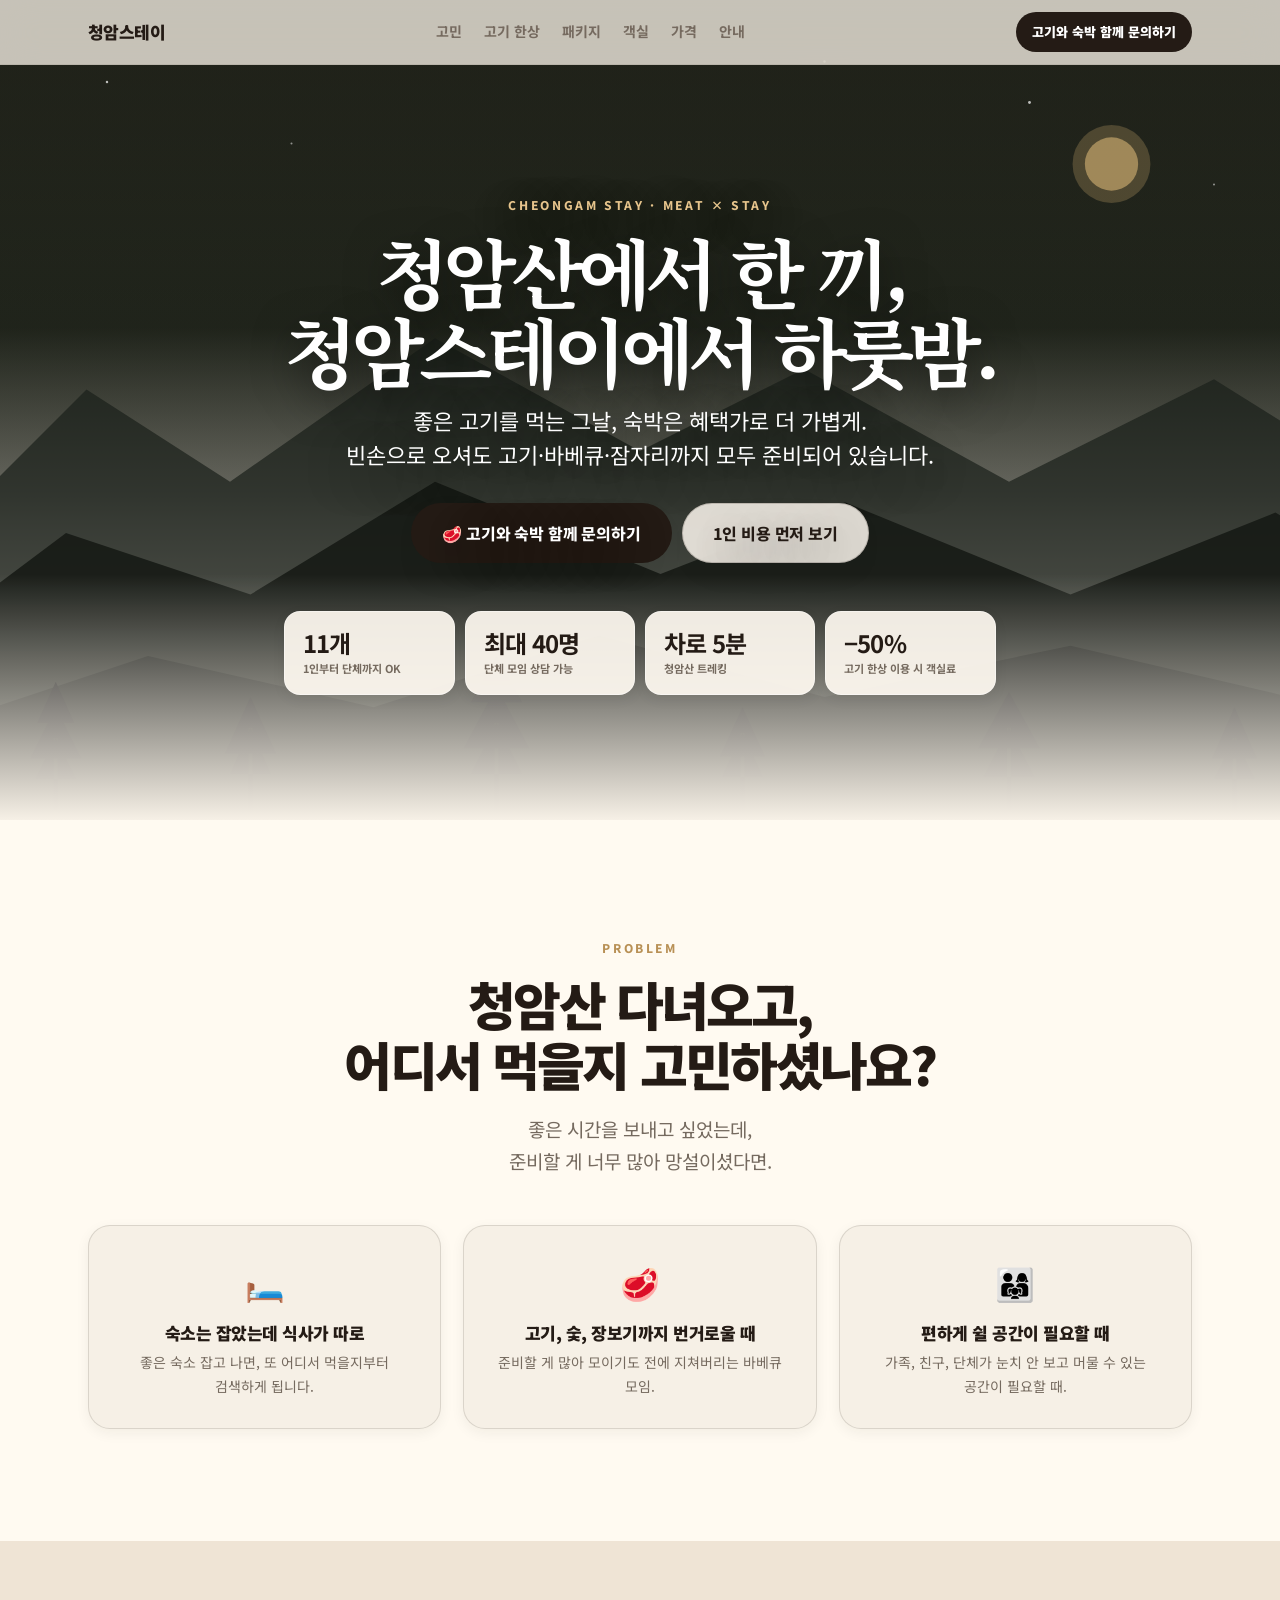
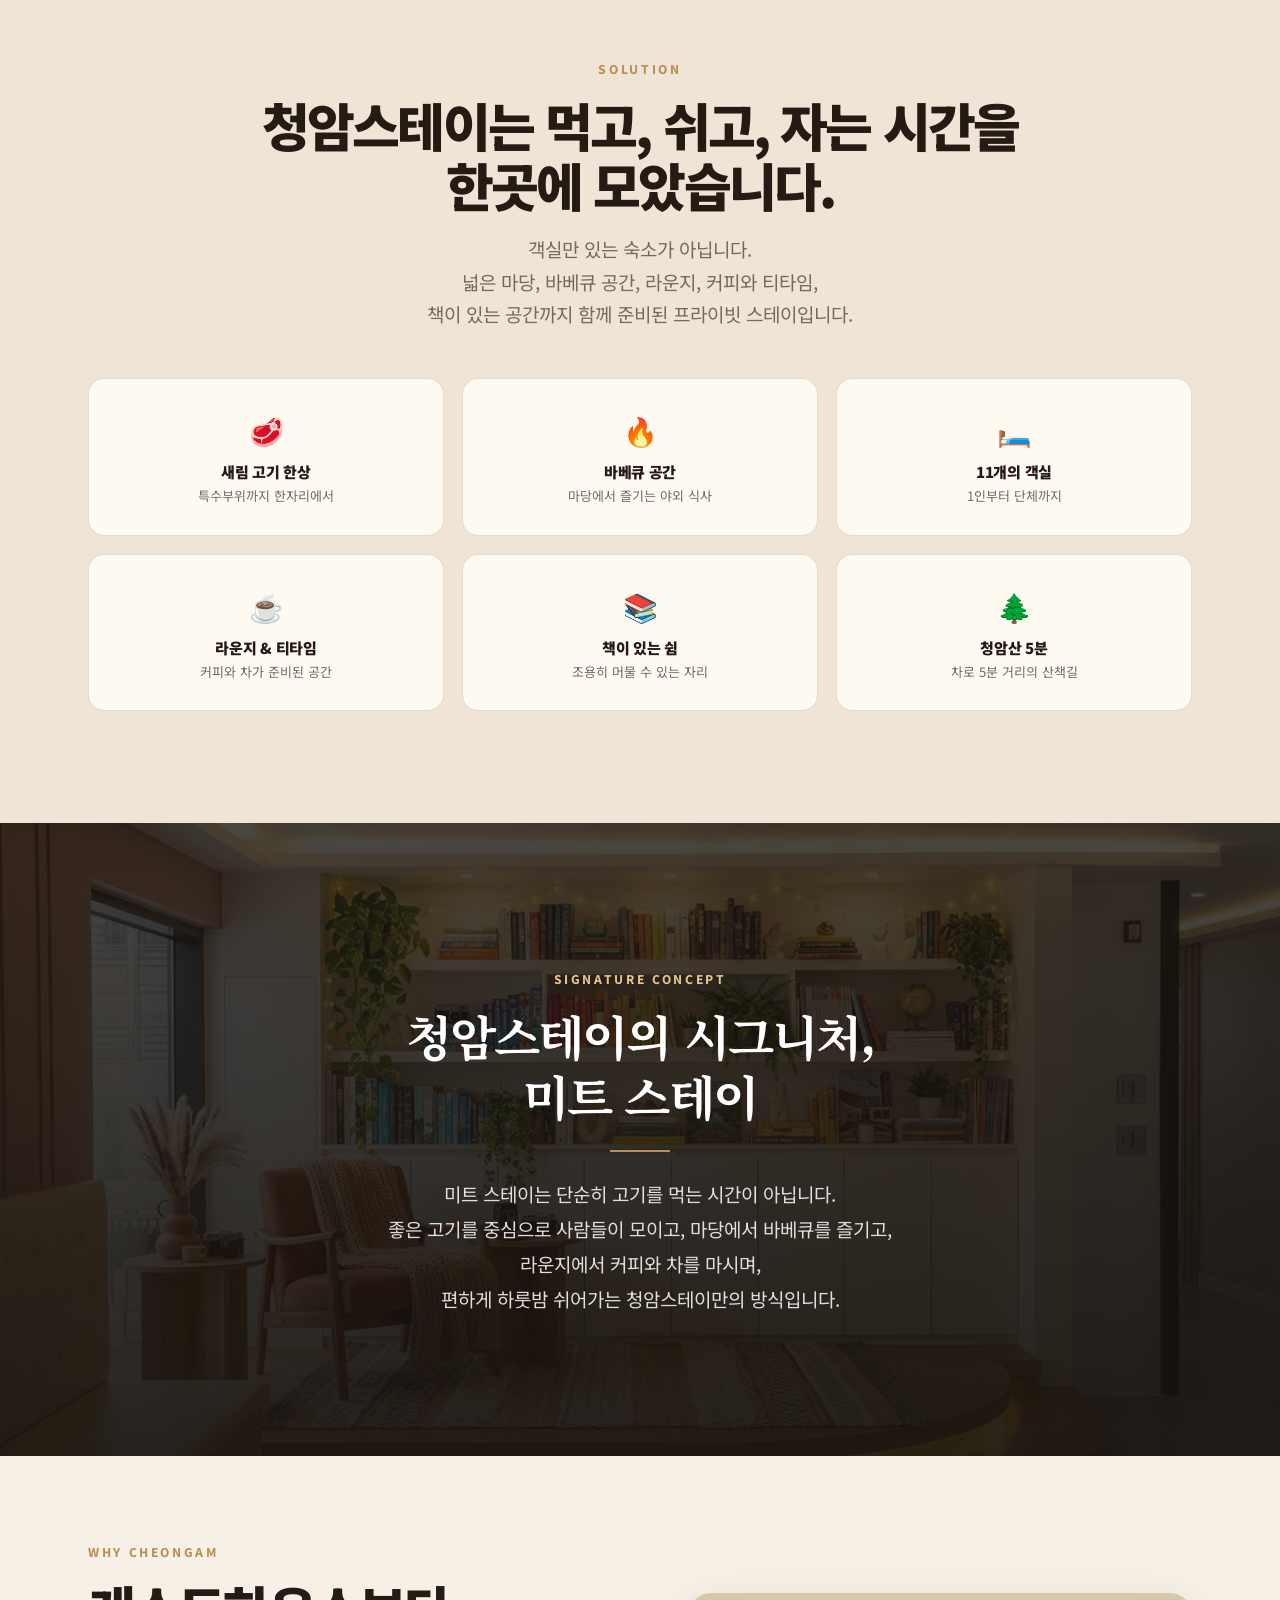
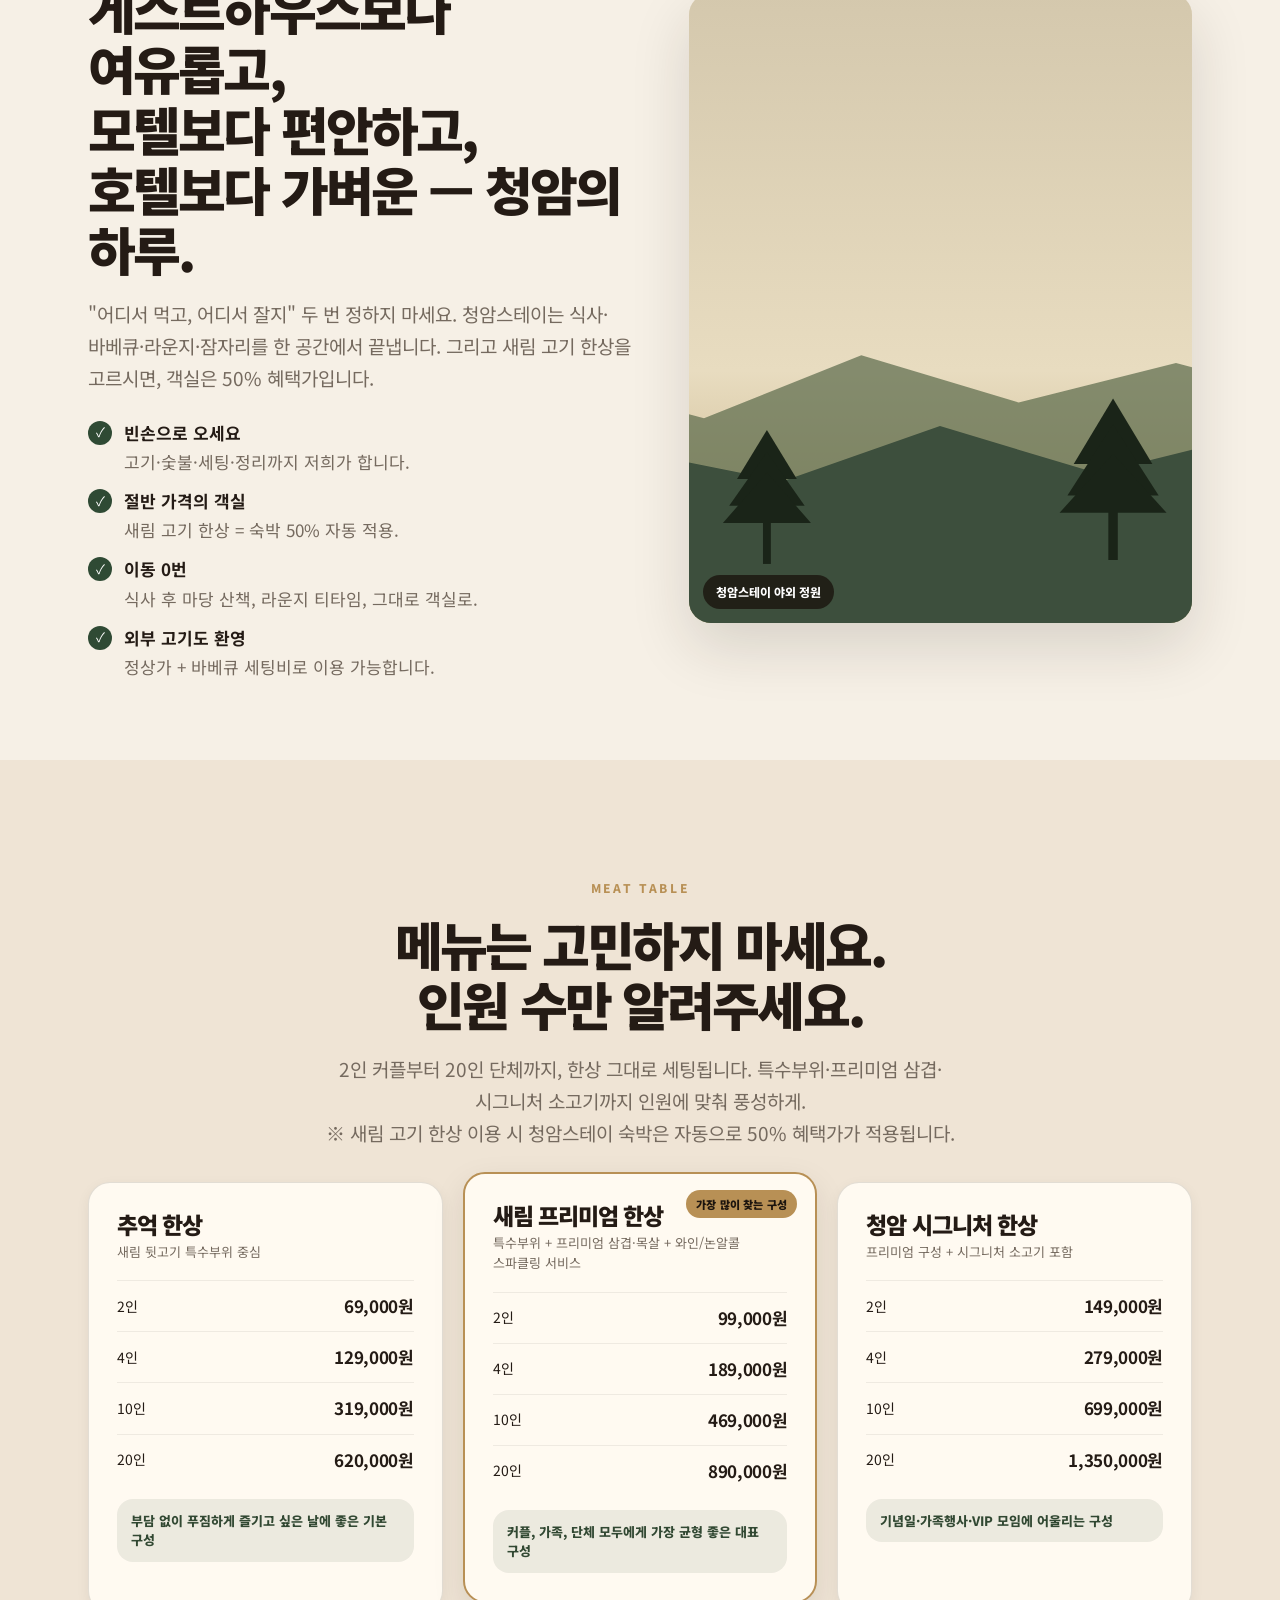
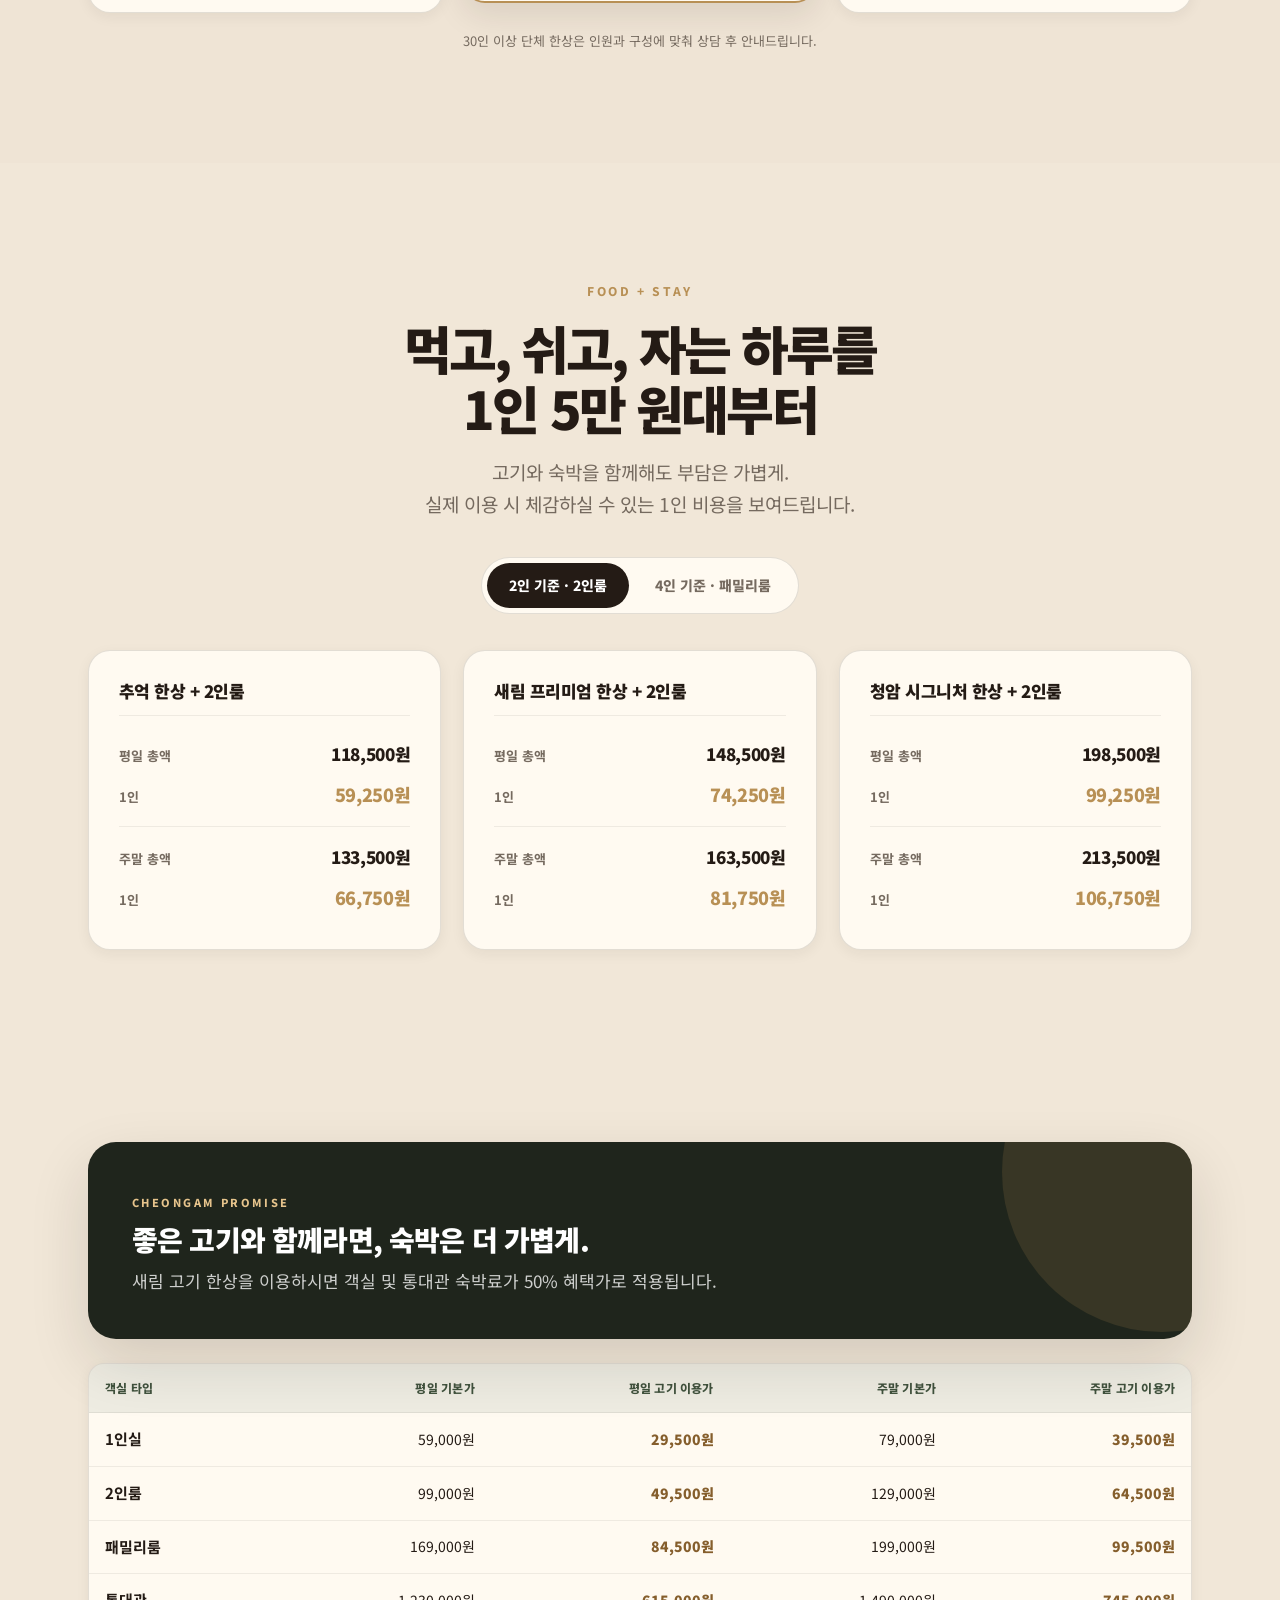
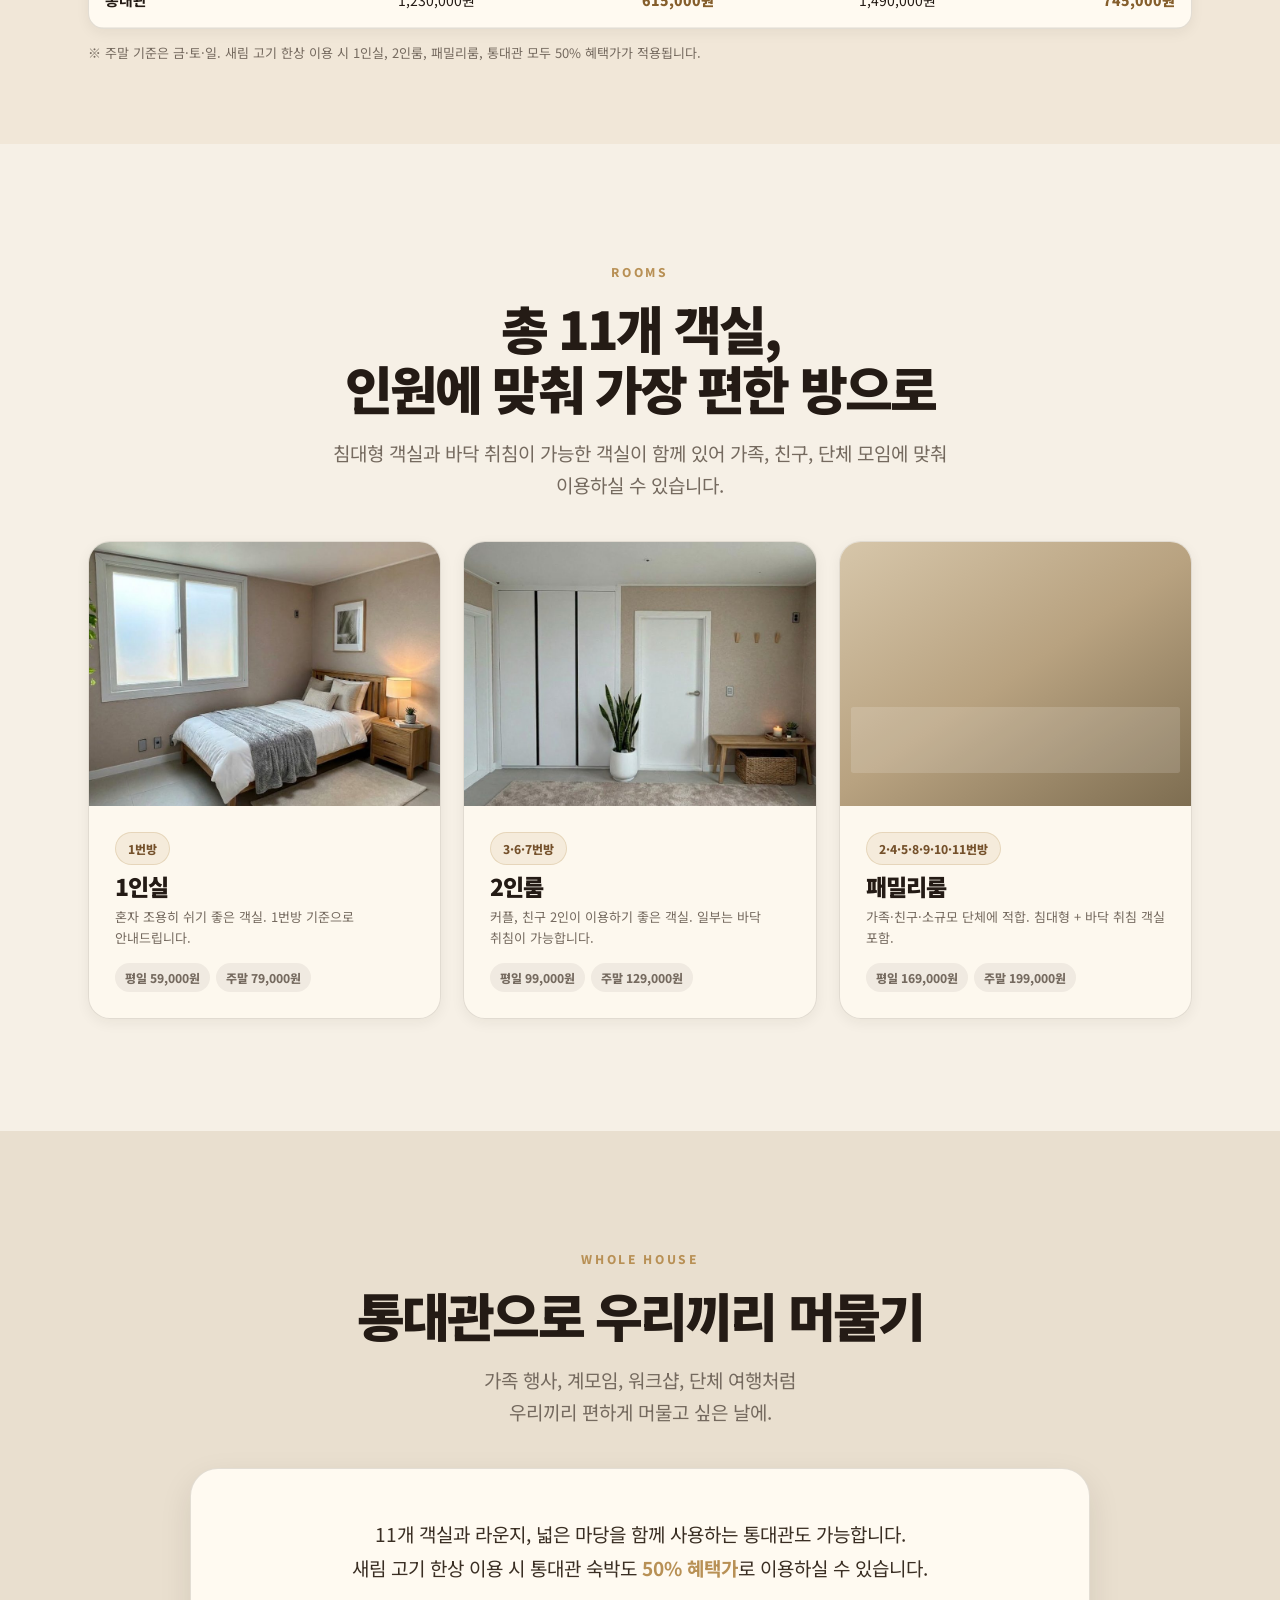
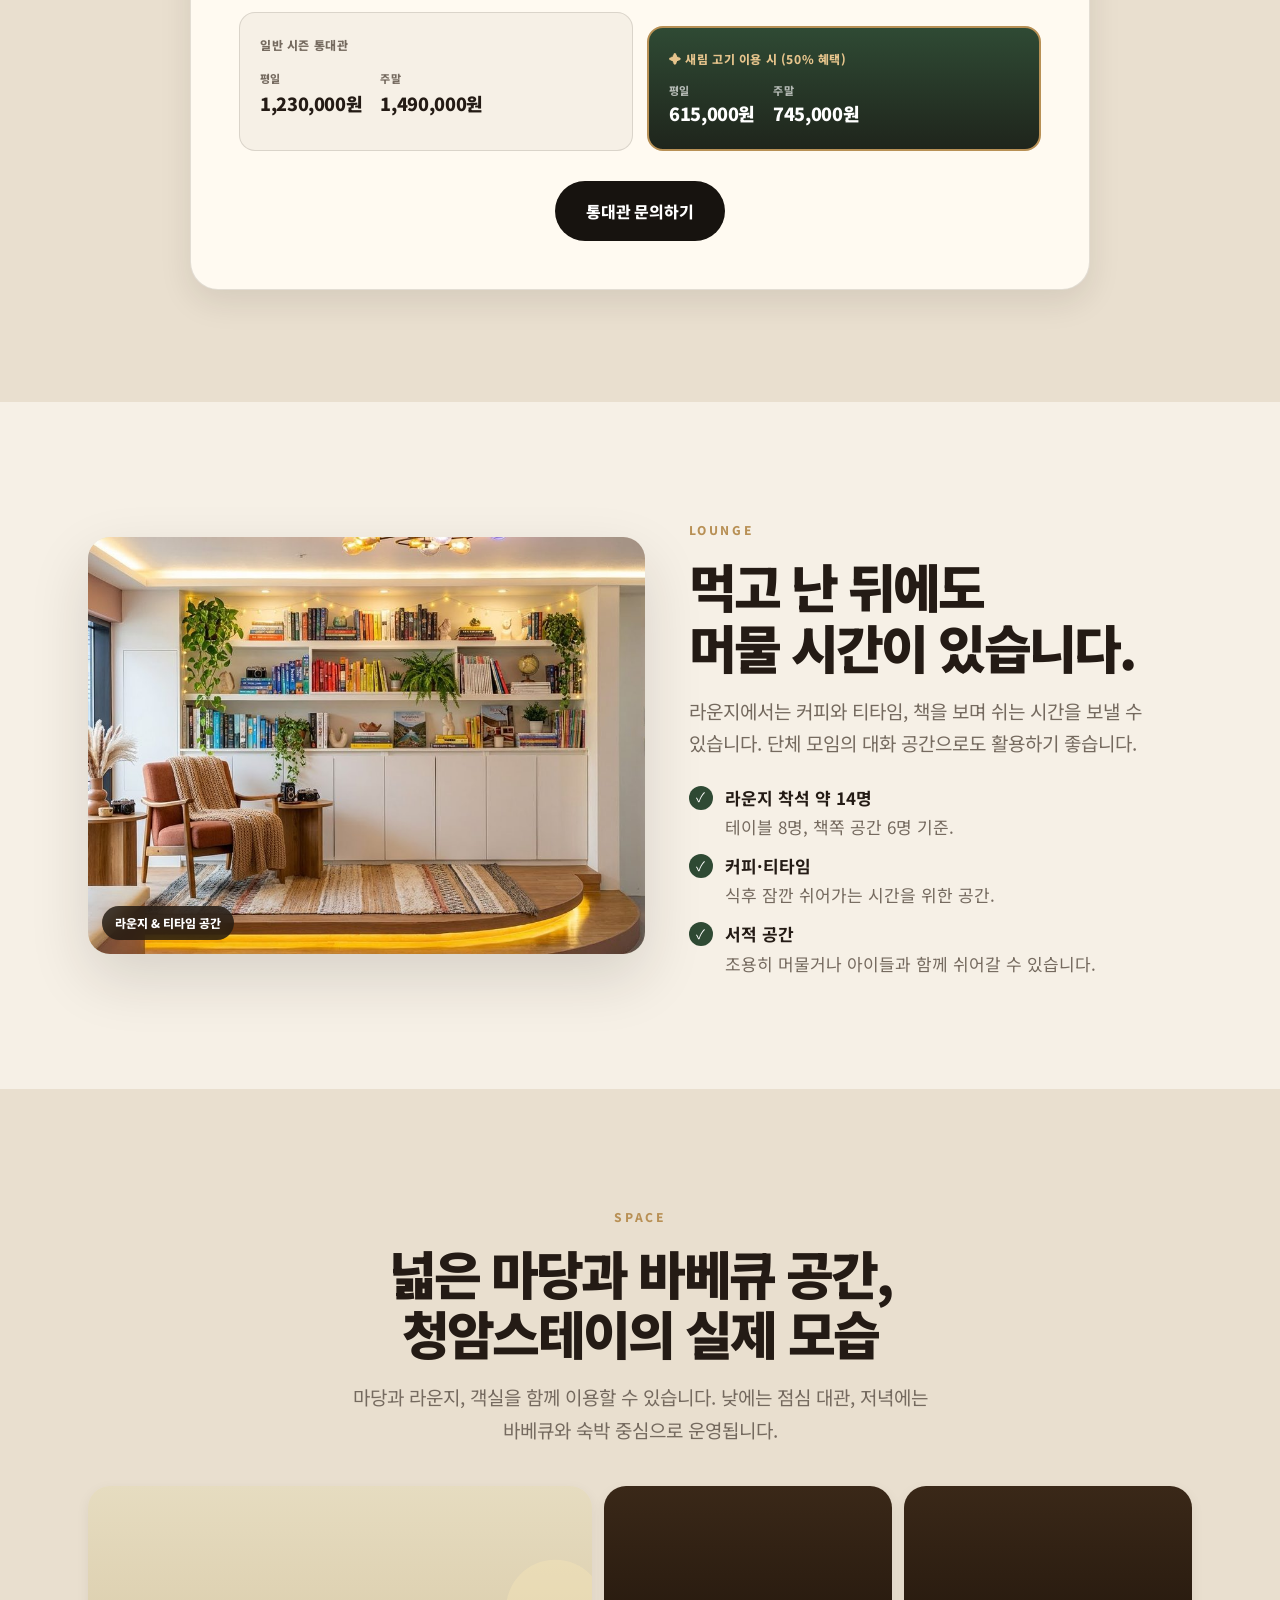
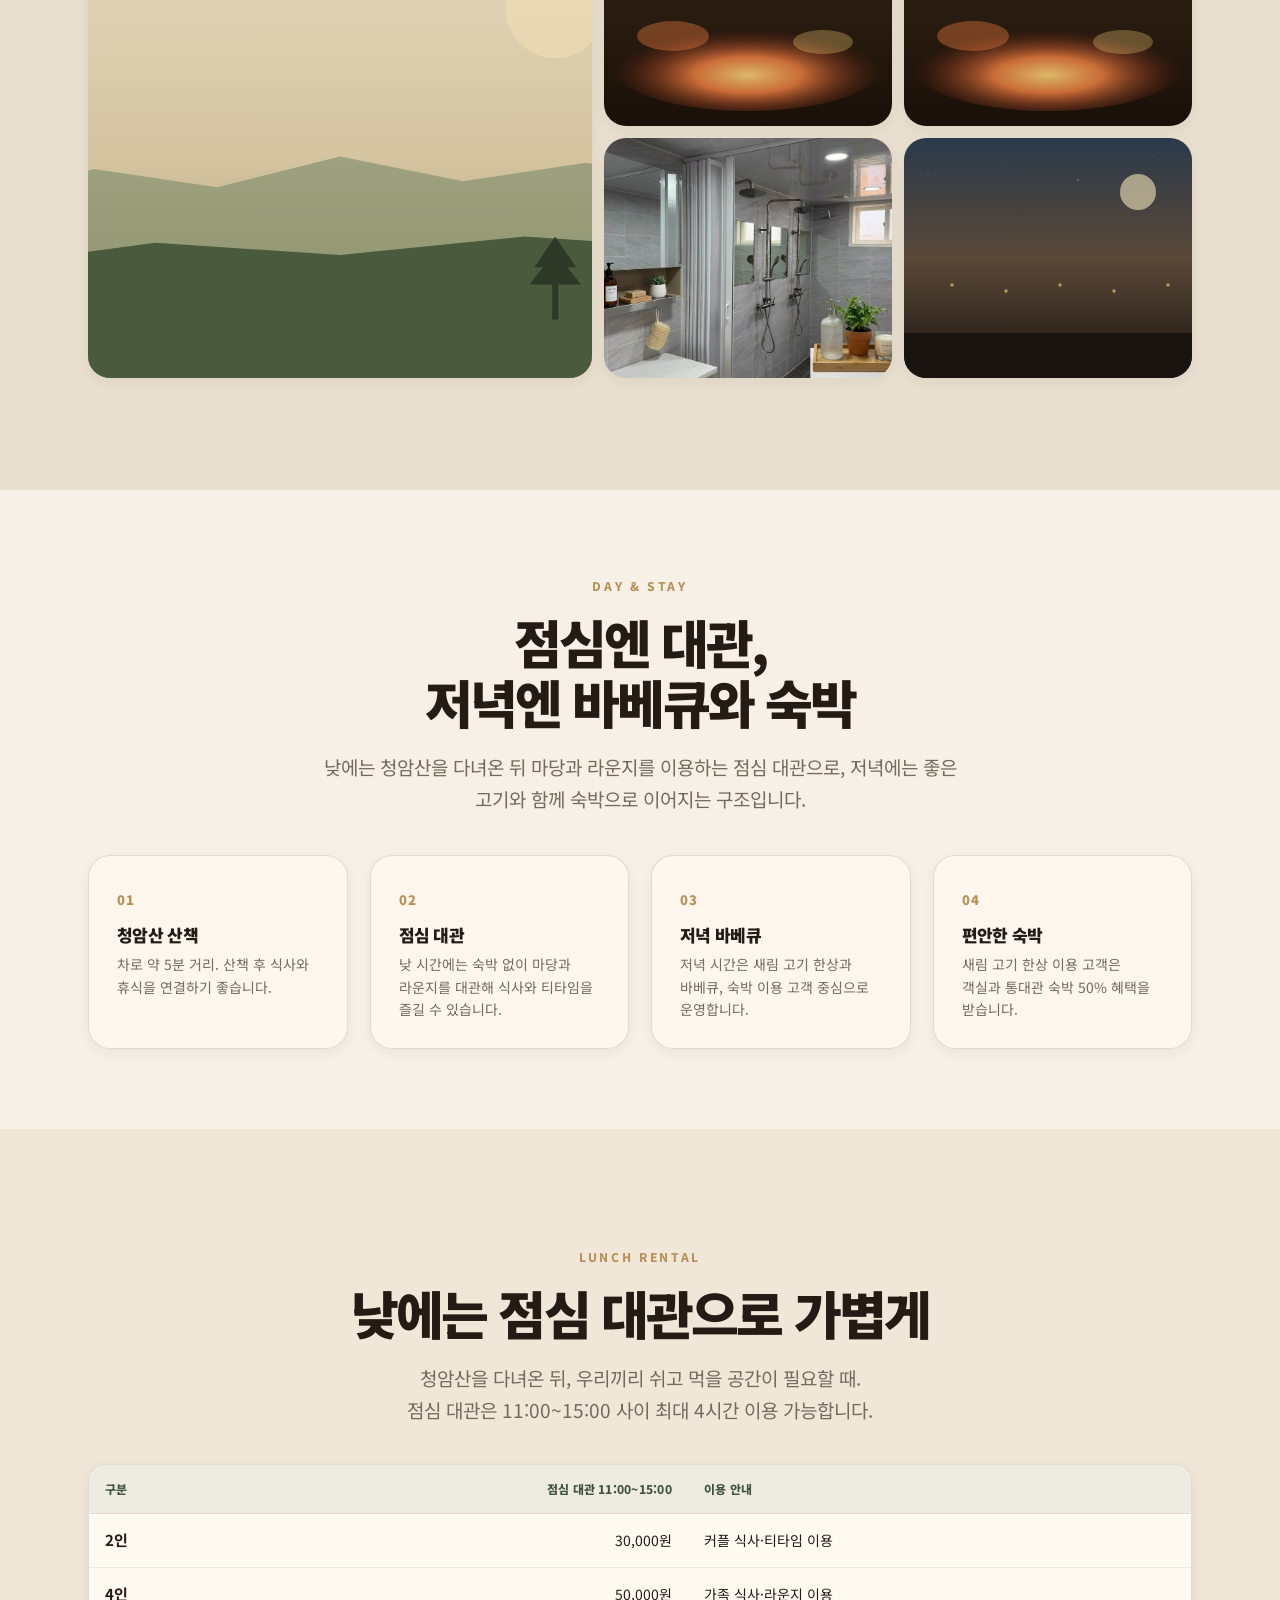
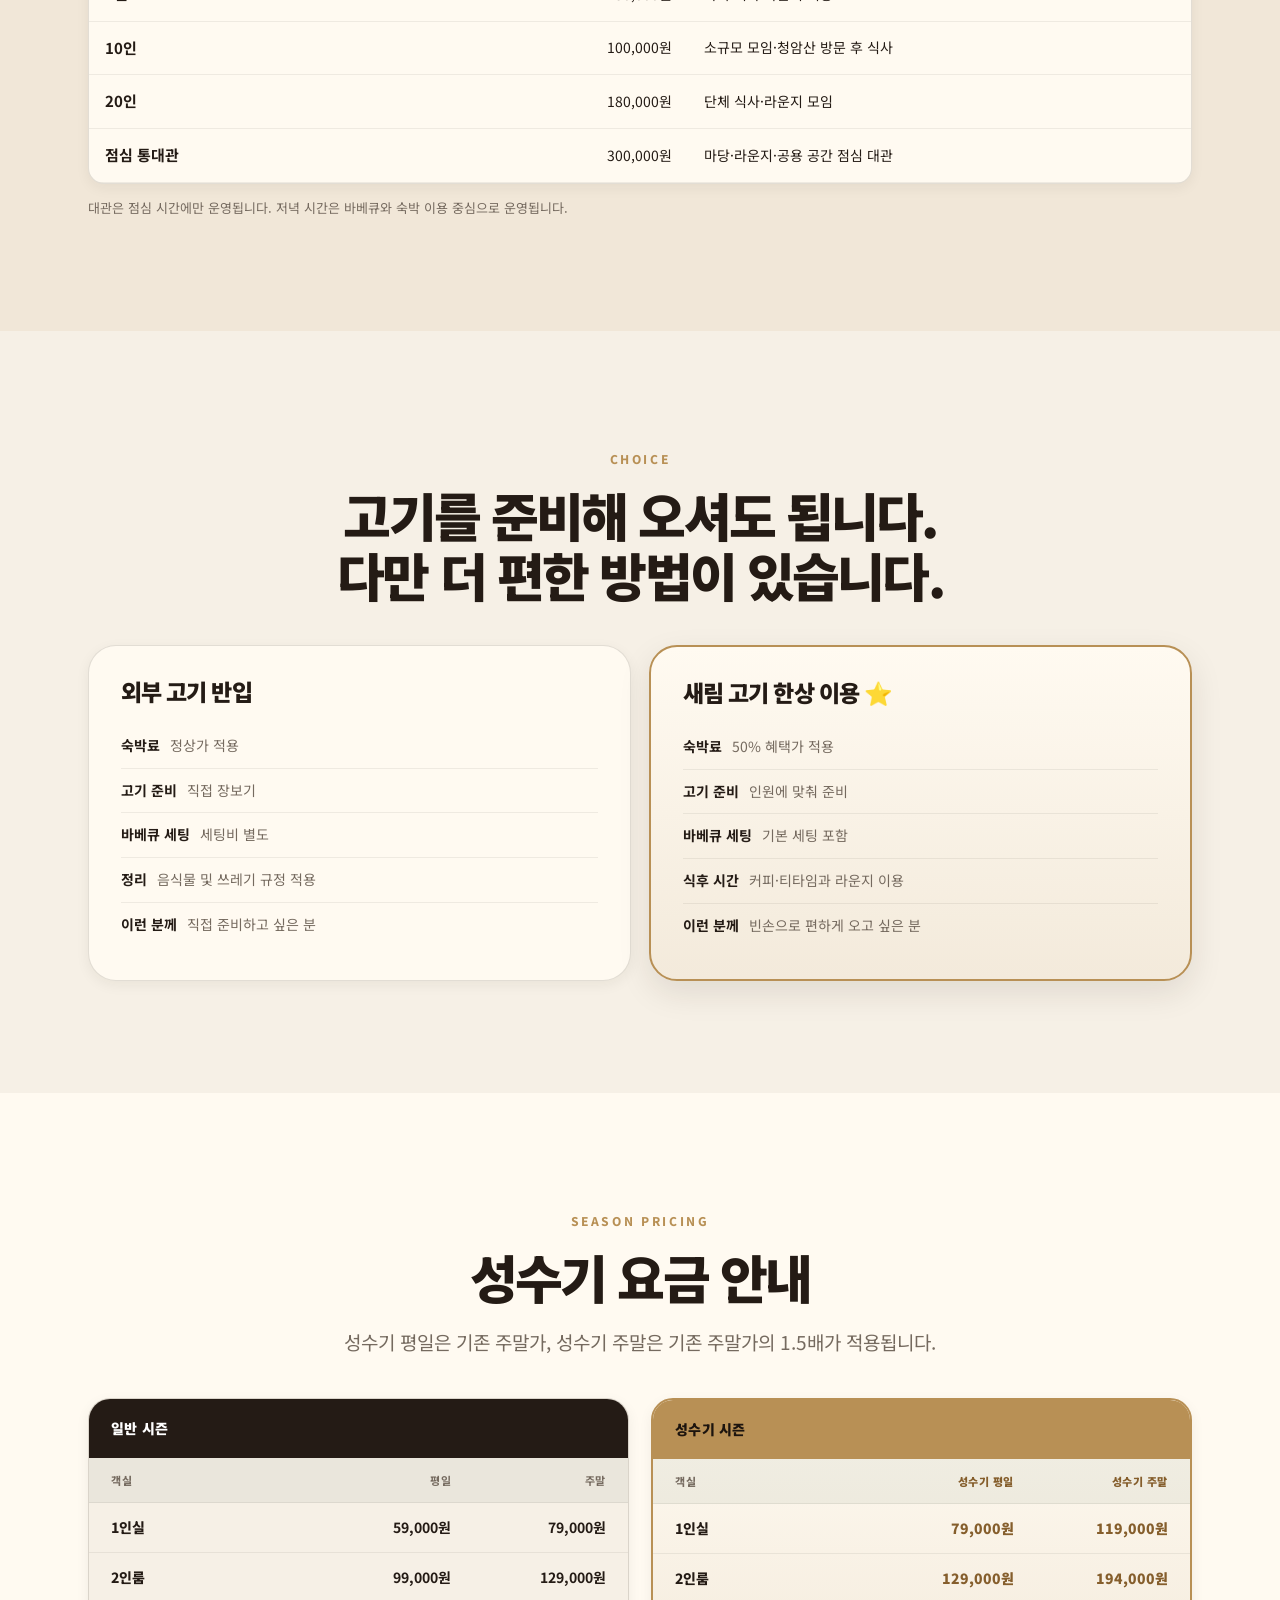
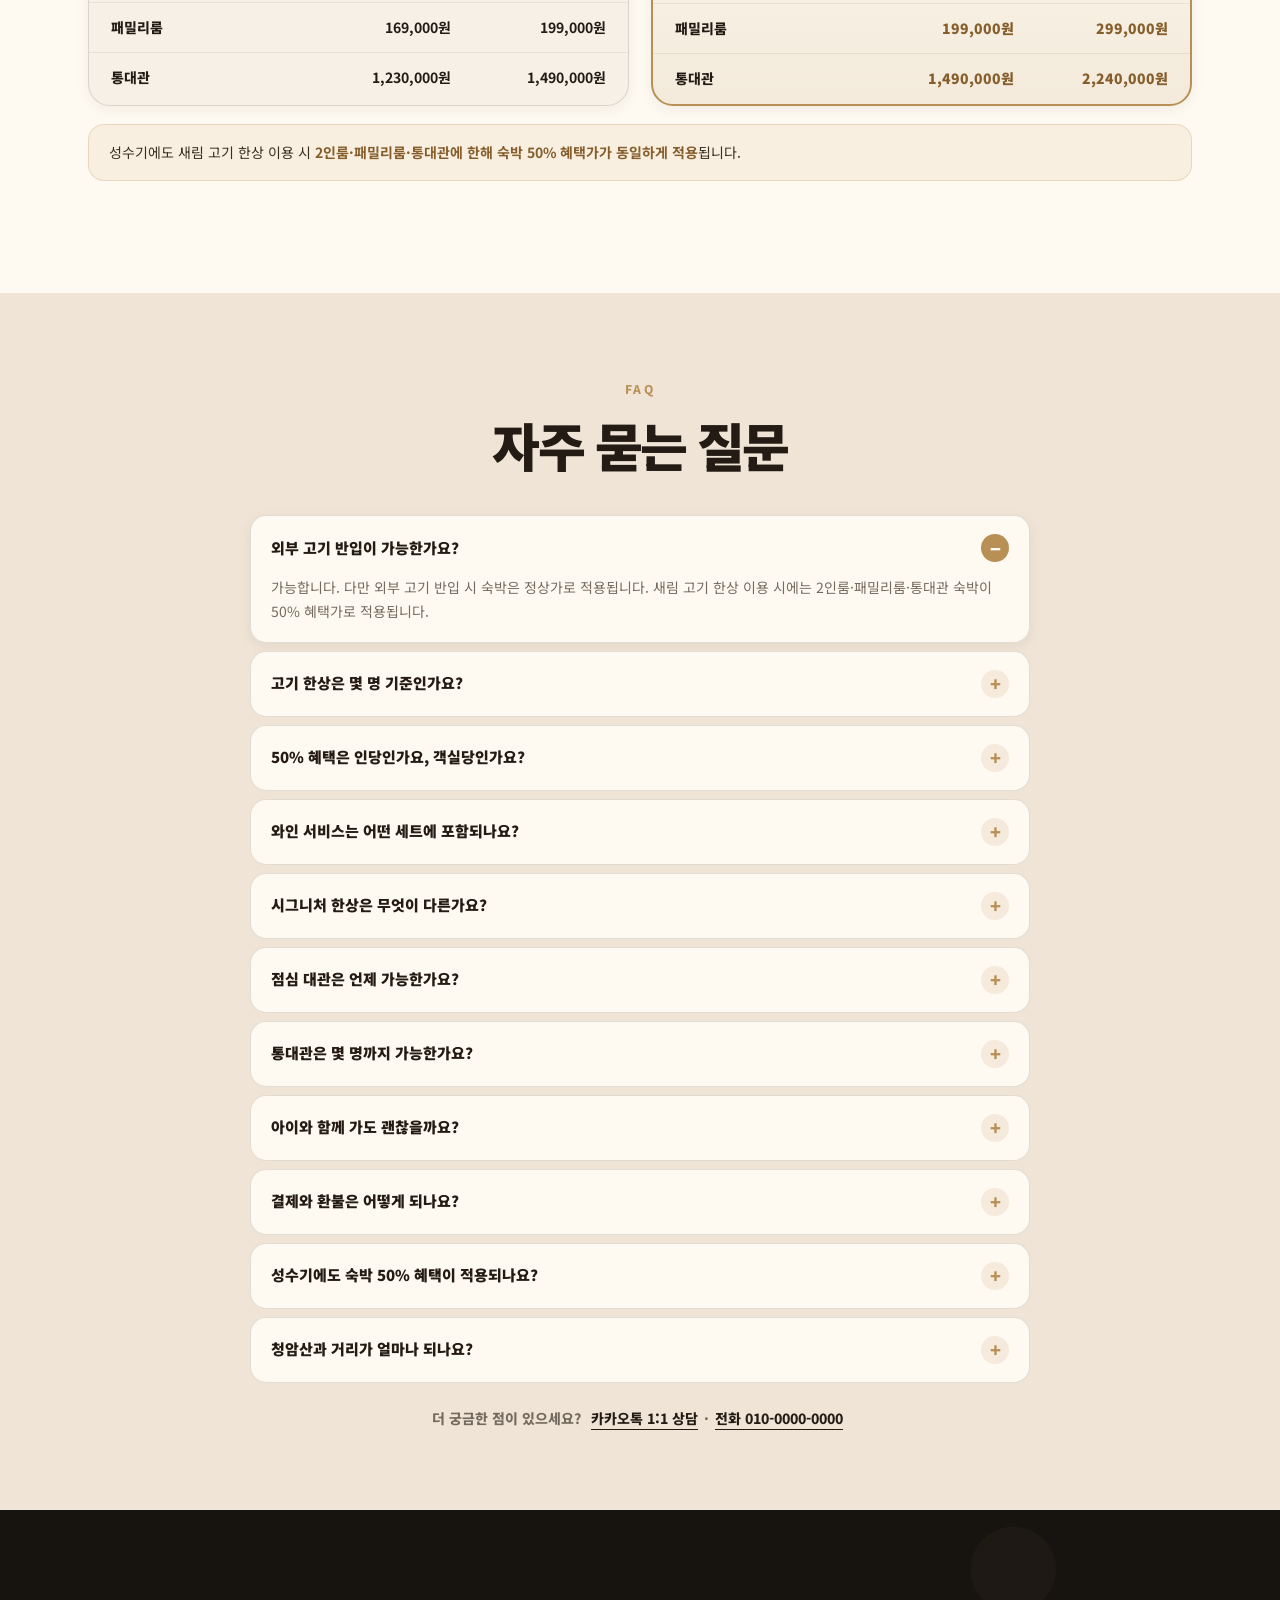
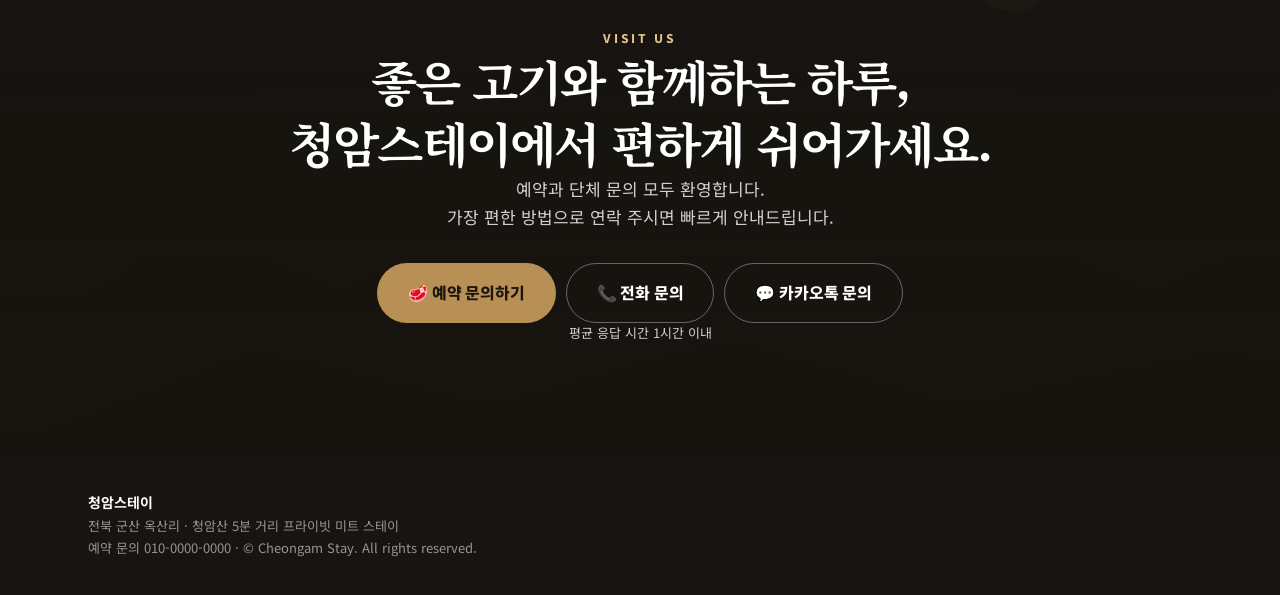
==== index.html @ 3e19c2cf "index" ====
<!DOCTYPE html>

<html lang="ko">
<head>
<meta charset="utf-8"/>
<meta content="width=device-width, initial-scale=1.0, viewport-fit=cover" name="viewport"/>
<meta content="#17130F" name="theme-color"/>
<title>청암스테이 | 청암산 5분 거리 프라이빗 미트 스테이</title>
<meta content="군산 옥산리, 청암산 5분 거리. 좋은 고기와 라운지, 객실과 바베큐 공간이 함께 준비된 프라이빗 미트 스테이. 새림 고기 한상 이용 시 숙박 50% 혜택가 적용." name="description"/>
<meta content="청암스테이 | 좋은 고기 먹고 편하게 쉬는 곳" property="og:title"/>
<meta content="좋은 고기 먹으러 왔다가, 편하게 쉬고 자고 가는 곳." property="og:description"/>
<meta content="website" property="og:type"/>
<meta content="ko_KR" property="og:locale"/>
<meta content="[data-uri]" property="og:image"/>
<link href="https://fonts.googleapis.com" rel="preconnect"/>
<link crossorigin="" href="https://fonts.gstatic.com" rel="preconnect"/>
<link href="https://fonts.googleapis.com/css2?family=Inter:wght@400;500;700;800;900&amp;family=Noto+Sans+KR:wght@400;500;700;800;900&amp;family=Noto+Serif+KR:wght@500;700;900&amp;display=swap" rel="stylesheet"/>
<!-- JSON-LD: LodgingBusiness -->
<script type="application/ld+json">
  {
    "@context": "https://schema.org",
    "@type": "LodgingBusiness",
    "name": "청암스테이 (Cheongam Stay)",
    "description": "군산 옥산리, 청암산 5분 거리의 프라이빗 미트 스테이. 새림 고기 한상 이용 시 숙박 50% 혜택가 적용.",
    "address": {
      "@type": "PostalAddress",
      "addressLocality": "군산",
      "addressRegion": "전북",
      "addressCountry": "KR"
    },
    "priceRange": "₩₩",
    "telephone": "010-0000-0000",
    "image": "",
    "amenityFeature": [
      {"@type":"LocationFeatureSpecification","name":"BBQ"},
      {"@type":"LocationFeatureSpecification","name":"Lounge"},
      {"@type":"LocationFeatureSpecification","name":"Garden"},
      {"@type":"LocationFeatureSpecification","name":"Whole-house buyout"}
    ]
  }
  </script>
<style>
    /* ============================================================
       DESIGN TOKENS
       ============================================================ */
    :root{
      --bg:#f6f0e6;
      --bg-soft:#efe4d5;
      --bg-warm:#f1e7d8;
      --bg-deep:#e9dfcf;
      --paper:#fffaf1;
      --ink:#241b15;
      --ink-soft:#3a2e23;
      --muted:#756a5f;
      --muted-light:#9b9085;
      --deep:#1f251c;
      --darker:#17130F;
      --green:#2f4a34;
      --olive:#68734e;
      --gold:#b89055;
      --gold-soft:#d4a96a;
      --gold-light:#e6c48c;
      --line:rgba(36,27,21,.13);
      --line-soft:rgba(36,27,21,.07);

      --shadow-sm:0 4px 14px rgba(36,27,21,.06);
      --shadow-md:0 12px 32px rgba(36,27,21,.10);
      --shadow-lg:0 24px 60px rgba(36,27,21,.14);
      --shadow-xl:0 36px 90px rgba(36,27,21,.18);

      --r-sm:10px;
      --r-md:16px;
      --r-lg:22px;
      --r-xl:28px;
      --r-pill:999px;

      --max:1160px;
      --gutter:clamp(16px, 4vw, 28px);

      --pad-section:clamp(64px, 9vw, 112px);
      --pad-section-tight:clamp(48px, 6.5vw, 80px);

      --t-eyebrow:clamp(11px, 1.05vw, 12px);
      --t-body:clamp(15px, 1.4vw, 17px);
      --t-lead:clamp(16px, 1.65vw, 19px);
      --t-h3:clamp(19px, 2vw, 23px);
      --t-h2:clamp(28px, 4.4vw, 52px);
      --t-h1:clamp(36px, 6.8vw, 76px);

      --ease:cubic-bezier(.2,.7,.2,1);
      --dur:.22s;

      --font-ko:"Noto Sans KR","Apple SD Gothic Neo","Malgun Gothic",-apple-system,BlinkMacSystemFont,sans-serif;
      --font-ko-serif:"Noto Serif KR",Georgia,"Times New Roman",serif;
      --font-en:"Inter",-apple-system,BlinkMacSystemFont,"Helvetica Neue",Arial,sans-serif;
    }

    /* ============================================================
       RESET & BASE
       ============================================================ */
    *,*::before,*::after{box-sizing:border-box}
    html{scroll-behavior:smooth; -webkit-text-size-adjust:100%; text-size-adjust:100%}
    body{
      margin:0; background:var(--bg); color:var(--ink);
      font-family:var(--font-ko); font-size:var(--t-body);
      line-height:1.65; word-break:keep-all; overflow-wrap:break-word;
      overflow-x:hidden;
      -webkit-font-smoothing:antialiased; -moz-osx-font-smoothing:grayscale;
    }
    
    a{color:inherit; text-decoration:none}
    a:focus-visible,button:focus-visible{ outline:2px solid var(--gold); outline-offset:3px; border-radius:6px }
    img{max-width:100%; display:block; height:auto}
    button{font:inherit; cursor:pointer}

    h1,h2,h3,h4{margin:0; line-height:1.2; letter-spacing:-.04em; font-weight:900}
    p{margin:0}

    @media (prefers-reduced-motion: reduce){
      *,*::before,*::after{
        animation-duration:.01ms !important;
        transition-duration:.01ms !important;
        scroll-behavior:auto !important;
      }
    }

    .serif{ font-family:var(--font-ko-serif); font-weight:700; letter-spacing:-.03em }
    /* ============================================================
       LAYOUT PRIMITIVES
       ============================================================ */
    .wrap,.container{max-width:var(--max); margin:0 auto; padding:0 var(--gutter)}
    .center{text-align:center}
    .section{padding:var(--pad-section) 0; position:relative}
    .section.tight{padding:var(--pad-section-tight) 0}
    .section-head{max-width:760px; margin:0 auto}
    .section-head .lead{margin-top:14px}
    .grid{display:grid; gap:clamp(14px, 2vw, 22px)}

    /* ============================================================
       TYPE COMPONENTS
       ============================================================ */
    .eyebrow,.section-tag{
      display:inline-block;
      font-size:var(--t-eyebrow);
      letter-spacing:.22em;
      text-transform:uppercase;
      color:var(--gold);
      font-weight:800;
    }
    .title,.section-title{
      font-size:var(--t-h2);
      line-height:1.16;
      letter-spacing:-.055em;
      margin:14px 0 18px;
    }
    .lead,.section-subtitle{
      font-size:var(--t-lead); color:var(--muted);
      max-width:640px; margin:0 auto; line-height:1.7;
    }
    .note{font-size:13px; color:var(--muted); line-height:1.6}

    /* ============================================================
       FADE-IN ANIMATIONS (IntersectionObserver)
       ============================================================ */
    .fade-in,.fade-up,.fade-stagger > *{
      opacity:0;
      transform:translateY(16px);
      transition:opacity .7s var(--ease), transform .7s var(--ease);
    }
    .fade-in{ transform:none }
    .fade-in.is-visible,.fade-up.is-visible,.fade-stagger.is-visible > *{
      opacity:1; transform:none;
    }
    .fade-stagger.is-visible > *:nth-child(1){ transition-delay:0s }
    .fade-stagger.is-visible > *:nth-child(2){ transition-delay:.08s }
    .fade-stagger.is-visible > *:nth-child(3){ transition-delay:.16s }
    .fade-stagger.is-visible > *:nth-child(4){ transition-delay:.24s }
    .fade-stagger.is-visible > *:nth-child(5){ transition-delay:.32s }
    .fade-stagger.is-visible > *:nth-child(6){ transition-delay:.4s }
    @media (prefers-reduced-motion: reduce){
      .fade-in,.fade-up,.fade-stagger > *{ opacity:1; transform:none; transition:none }
    }

    /* ============================================================
       BUTTONS
       ============================================================ */
    .btns,.hero-buttons{
      display:flex; justify-content:center;
      gap:10px; flex-wrap:wrap;
      margin-top:clamp(20px, 3vw, 32px);
    }
    .btn{
      --btn-h:52px; --btn-px:24px; --btn-fs:15px;
      display:inline-flex; align-items:center; justify-content:center; gap:8px;
      min-height:var(--btn-h); padding:0 var(--btn-px);
      border-radius:var(--r-pill);
      font-size:var(--btn-fs); font-weight:800; letter-spacing:-.01em;
      border:1px solid transparent; cursor:pointer;
      transition:transform var(--dur) var(--ease), box-shadow var(--dur) var(--ease), background var(--dur) var(--ease);
      white-space:nowrap; text-align:center;
    }
    .btn:hover{ transform:translateY(-2px); box-shadow:var(--shadow-md) }
    .btn:active{ transform:translateY(0); transition-duration:.05s }
    .btn.sm{--btn-h:40px; --btn-px:16px; --btn-fs:13px}
    .btn.lg{--btn-h:60px; --btn-px:30px; --btn-fs:16px}

    .btn-primary,.btn.primary{ background:var(--ink); color:#fff }
    .btn-primary:hover,.btn.primary:hover{ background:#000 }
    .btn-secondary,.btn.secondary{
      background:rgba(255,250,241,.85); color:var(--ink);
      border-color:rgba(36,27,21,.18);
      backdrop-filter:blur(12px); -webkit-backdrop-filter:blur(12px);
    }
    .btn-secondary:hover,.btn.secondary:hover{ background:rgba(255,250,241,1) }
    .btn-dark,.btn.dark{ background:var(--darker); color:#fff }
    .btn-dark:hover{ background:#000 }
    .btn.gold{ background:var(--gold); color:#1c140e }
    .btn.gold:hover{ background:var(--gold-soft) }
    .btn-ghost,.btn.ghost{ background:transparent; color:#fff; border-color:rgba(255,255,255,.35) }
    .btn-ghost:hover,.btn.ghost:hover{ background:rgba(255,255,255,.1) }
    .btn.block{ width:100% }

    .pill{
      display:inline-flex; align-items:center; gap:6px;
      padding:6px 12px; border-radius:var(--r-pill);
      background:rgba(184,144,85,.12);
      border:1px solid rgba(184,144,85,.25);
      font-size:12px; font-weight:800; color:#74502a;
      margin-bottom:8px;
    }

    /* ============================================================
       NAVIGATION
       ============================================================ */
    .nav,.site-header{
      position:fixed; inset:0 0 auto 0; z-index:50;
      background:rgba(246,240,230,.78);
      backdrop-filter:blur(18px) saturate(140%);
      -webkit-backdrop-filter:blur(18px) saturate(140%);
      border-bottom:1px solid rgba(36,27,21,.08);
    }
    .navin,.nav-inner{
      max-width:var(--max); margin:0 auto; padding:0 var(--gutter);
      height:64px; display:flex; align-items:center; justify-content:space-between; gap:12px;
    }
    .brand{ font-weight:950; letter-spacing:-.03em; font-size:17px; flex-shrink:0 }
    .brand small{ display:none }
    .navlinks{ display:flex; gap:22px; font-size:14px; color:var(--muted); font-weight:700 }
    .navlinks a{ transition:color var(--dur) var(--ease) }
    .navlinks a:hover{ color:var(--ink) }
    .nav-right{ display:flex; align-items:center; gap:10px; flex-shrink:0 }

    .navToggle{
      display:none; width:42px; height:42px;
      border:1px solid var(--line); background:rgba(255,250,241,.6);
      border-radius:12px; padding:0; align-items:center; justify-content:center;
    }
    .navToggle span{
      display:block; width:18px; height:2px; background:var(--ink);
      position:relative; border-radius:2px;
      transition:transform var(--dur) var(--ease), opacity var(--dur) var(--ease);
    }
    .navToggle span::before,.navToggle span::after{
      content:""; position:absolute; left:0; width:18px; height:2px;
      background:var(--ink); border-radius:2px;
      transition:transform var(--dur) var(--ease);
    }
    .navToggle span::before{ top:-6px }
    .navToggle span::after{ top:6px }
    .navToggle[aria-expanded="true"] span{ background:transparent }
    .navToggle[aria-expanded="true"] span::before{ transform:translateY(6px) rotate(45deg) }
    .navToggle[aria-expanded="true"] span::after{ transform:translateY(-6px) rotate(-45deg) }

    .navDrawer{
      position:fixed; inset:64px 0 0 0;
      background:rgba(246,240,230,.98);
      backdrop-filter:blur(20px); -webkit-backdrop-filter:blur(20px);
      z-index:49; padding:32px var(--gutter) 40px;
      transform:translateY(-12px); opacity:0; pointer-events:none;
      transition:transform .3s var(--ease), opacity .3s var(--ease);
      display:flex; flex-direction:column; gap:6px; overflow-y:auto;
    }
    .navDrawer.open{ transform:translateY(0); opacity:1; pointer-events:auto }
    .navDrawer a{
      padding:14px 4px; font-size:17px; font-weight:800;
      color:var(--ink); border-bottom:1px solid var(--line-soft);
    }
    .navDrawer .btn{ margin-top:18px }

    .nav-cta{
      padding:9px 16px; border-radius:var(--r-pill);
      background:var(--ink); color:#fff;
      font-size:13px; font-weight:900;
      transition:background var(--dur) var(--ease);
      min-height:40px; display:inline-flex; align-items:center;
    }
    .nav-cta:hover{ background:#000 }

    /* ============================================================
       HERO (with SVG illustration backdrop)
       ============================================================ */
    .hero{
      min-height:min(94vh, 820px);
      display:grid; place-items:center;
      position:relative;
      padding:calc(64px + clamp(40px, 6vw, 72px)) 0 clamp(40px, 6vw, 72px);
      background:
        linear-gradient(180deg, rgba(23,19,15,.55), rgba(23,19,15,.25) 40%, rgba(246,240,230,.94) 96%),
        linear-gradient(180deg, #2a3225 0%, #1f251c 60%, #f6f0e6 100%);
      overflow:hidden;
    }
    .hero-svg{
      position:absolute; inset:0; width:100%; height:100%;
      pointer-events:none; z-index:1;
    }
    .hero::after{
      content:""; position:absolute; inset:auto 0 0; height:30%;
      background:linear-gradient(0deg, var(--bg), transparent);
      pointer-events:none; z-index:2;
    }
    .hero .wrap,.hero .container{ position:relative; z-index:3 }
    .heroBox{
      max-width:840px; margin:0 auto; text-align:center;
      color:#fff; text-shadow:0 12px 40px rgba(0,0,0,.5);
    }
    .hero .eyebrow{ color:var(--gold-light) }
    .hero h1{
      font-size:var(--t-h1); line-height:1.04;
      letter-spacing:-.075em; margin:14px 0;
      font-family:var(--font-ko-serif); font-weight:700;
    }
    .hero p{
      font-size:clamp(16px, 2.1vw, 22px); opacity:.96;
      margin:0 auto; max-width:780px; line-height:1.55;
    }
    .heroStats{
      display:grid; grid-template-columns:repeat(4, 1fr);
      gap:10px; max-width:920px;
      margin:clamp(28px, 4vw, 48px) auto 0; text-shadow:none;
    }
    .stat{
      background:rgba(255,250,241,.92); color:var(--ink);
      border:1px solid rgba(255,255,255,.4); border-radius:var(--r-md);
      padding:clamp(12px, 1.6vw, 18px); box-shadow:var(--shadow-sm);
    }
    .stat b{ font-size:clamp(18px, 2.2vw, 24px); display:block; line-height:1.1; letter-spacing:-.04em }
    .stat span{ display:block; font-size:11px; color:var(--muted); font-weight:700; margin-top:4px; line-height:1.4 }

    /* ============================================================
       PROBLEM (P)
       ============================================================ */
    .problem{ background:var(--paper) }
    .problem-grid{
      display:grid; grid-template-columns:repeat(3, 1fr);
      gap:clamp(14px, 2vw, 22px);
      margin-top:clamp(32px, 4vw, 48px);
    }
    .problem-card{
      background:var(--bg); border:1px solid var(--line);
      border-radius:var(--r-lg); padding:clamp(22px, 2.6vw, 30px);
      text-align:center; box-shadow:var(--shadow-sm);
      transition:transform var(--dur) var(--ease), box-shadow var(--dur) var(--ease);
    }
    .problem-card:hover{ transform:translateY(-3px); box-shadow:var(--shadow-md) }
    .problem-icon{ font-size:32px; margin-bottom:14px }
    .problem-card h3{ font-size:17px; margin-bottom:8px; letter-spacing:-.03em }
    .problem-card p{ font-size:14px; color:var(--muted); line-height:1.65 }

    /* ============================================================
       SOLUTION (S)
       ============================================================ */
    .solution{ background:var(--bg-soft) }
    .solution-features{
      display:grid; grid-template-columns:repeat(3, 1fr);
      gap:clamp(12px, 1.8vw, 18px);
      margin-top:clamp(32px, 4vw, 48px);
    }
    .feature-item{
      background:var(--paper); border:1px solid var(--line);
      border-radius:var(--r-md); padding:clamp(20px, 2.4vw, 28px);
      text-align:center;
      transition:transform var(--dur) var(--ease), box-shadow var(--dur) var(--ease);
    }
    .feature-item:hover{ transform:translateY(-2px); box-shadow:var(--shadow-sm) }
    .feature-emoji{ font-size:28px; display:block; margin-bottom:10px }
    .feature-item h4{ font-size:15px; margin-bottom:4px; letter-spacing:-.02em }
    .feature-item p{ font-size:13px; color:var(--muted); margin:0 }

    /* ============================================================
       CONCEPT (signature)
       ============================================================ */
    .concept{
      position:relative; overflow:hidden;
      color:#fff; text-align:center;
      padding:clamp(80px, 12vw, 140px) 0;
      background:
        linear-gradient(180deg, rgba(23,19,15,.78), rgba(23,19,15,.92)),
        url('[data-uri]') center/cover no-repeat,
        var(--darker);
    }
    .concept .section-tag{ color:var(--gold-light) }
    .concept h2{
      font-family:var(--font-ko-serif); font-weight:700;
      font-size:clamp(28px, 4.8vw, 48px); line-height:1.25;
      letter-spacing:-.04em; margin:14px 0 24px;
      max-width:820px; margin-left:auto; margin-right:auto;
    }
    .concept-divider{
      width:60px; height:2px; background:var(--gold);
      margin:0 auto 24px;
    }
    .concept p{
      max-width:680px; margin:0 auto;
      font-size:var(--t-lead); line-height:1.85;
      color:rgba(255,255,255,.85);
    }

    /* ============================================================
       SPLIT
       ============================================================ */
    .split{
      display:grid; grid-template-columns:1.05fr .95fr;
      gap:clamp(24px, 4vw, 44px); align-items:center;
    }
    .photo{
      border-radius:var(--r-lg); overflow:hidden;
      box-shadow:var(--shadow-lg); position:relative;
      background:var(--bg-deep); aspect-ratio:4/5;
    }
    .photo.mid{ aspect-ratio:4/3 }
    .photo img{ width:100%; height:100%; object-fit:cover }
    .caption{
      position:absolute; left:14px; bottom:14px;
      background:rgba(26,20,14,.78); color:#fff;
      border-radius:var(--r-pill); padding:7px 13px;
      font-size:12px; font-weight:800;
      backdrop-filter:blur(8px); -webkit-backdrop-filter:blur(8px);
    }
    .checklist{ display:grid; gap:12px; margin-top:24px }
    .check{ display:flex; gap:12px; align-items:flex-start; color:var(--muted); line-height:1.6 }
    .check b{ color:var(--ink); display:block; margin-bottom:2px }
    .check::before{
      content:"✓"; flex:none; width:24px; height:24px;
      border-radius:50%; display:inline-grid; place-items:center;
      background:var(--green); color:#fff; font-size:13px; margin-top:2px;
    }

    /* ============================================================
       MEAT / PRICING
       ============================================================ */
    .priceGrid{ grid-template-columns:repeat(3, 1fr); margin-top:clamp(24px, 3vw, 32px); gap:clamp(14px, 1.8vw, 20px) }
    .priceCard{
      background:#fffaf1; color:var(--ink);
      border-radius:var(--r-lg); border:1px solid var(--line);
      padding:clamp(20px, 2.4vw, 28px); position:relative;
      box-shadow:var(--shadow-sm);
      transition:transform var(--dur) var(--ease), box-shadow var(--dur) var(--ease);
    }
    .priceCard:hover{ transform:translateY(-3px); box-shadow:var(--shadow-md) }
    .priceCard.featured{ border:2px solid var(--gold); transform:translateY(-10px); box-shadow:var(--shadow-md) }
    .priceCard.featured:hover{ transform:translateY(-13px) }
    .tag{
      position:absolute; right:18px; top:16px;
      background:var(--gold); color:#1c140e;
      border-radius:var(--r-pill); padding:5px 10px;
      font-size:11px; font-weight:900; letter-spacing:.02em;
    }
    .priceCard h3{ margin:0 0 4px; font-size:var(--t-h3); letter-spacing:-.04em }
    .priceCard .sub{ font-size:13px; color:var(--muted); margin-bottom:18px; line-height:1.55 }
    .priceRow{
      display:flex; justify-content:space-between; align-items:center;
      border-top:1px solid var(--line-soft); padding:11px 0; font-size:14px;
    }
    .priceRow strong{ font-size:17px; letter-spacing:-.02em }
    .benefit{
      margin-top:14px; padding:12px 14px; border-radius:var(--r-md);
      background:rgba(47,74,52,.09); font-size:13px;
      color:#314832; font-weight:800; line-height:1.5;
    }

    /* ============================================================
       BUNDLE (food + stay calculator)
       ============================================================ */
    .bundle{ background:var(--bg-warm) }
    .bundle-tabs{
      display:inline-flex; background:var(--paper);
      border:1px solid var(--line); border-radius:var(--r-pill);
      padding:5px; margin:clamp(28px, 4vw, 36px) auto;
      gap:4px;
    }
    .bundle-tabs-wrap{ text-align:center }
    .bundle-tab{
      border:0; background:transparent; color:var(--muted);
      padding:11px 22px; border-radius:var(--r-pill);
      font-size:14px; font-weight:800; min-height:42px;
      transition:background var(--dur) var(--ease), color var(--dur) var(--ease);
    }
    .bundle-tab.active{ background:var(--ink); color:#fff }
    .bundle-grid{
      display:grid; grid-template-columns:repeat(3, 1fr);
      gap:clamp(14px, 2vw, 22px);
    }
    .bundle-card{
      background:var(--paper); border:1px solid var(--line);
      border-radius:var(--r-lg); padding:clamp(22px, 2.6vw, 30px);
      box-shadow:var(--shadow-sm);
      transition:transform var(--dur) var(--ease), box-shadow var(--dur) var(--ease);
    }
    .bundle-card:hover{ transform:translateY(-3px); box-shadow:var(--shadow-md) }
    .bundle-card h4{
      font-size:17px; letter-spacing:-.03em;
      margin-bottom:18px; padding-bottom:14px;
      border-bottom:1px solid var(--line-soft);
    }
    .bundle-card .price-row{
      display:flex; justify-content:space-between; align-items:baseline;
      padding:6px 0; font-size:14px;
    }
    .bundle-card .price-row .label{ color:var(--muted); font-size:13px; font-weight:700 }
    .bundle-card .price-row .total{ font-size:17px; font-weight:900; letter-spacing:-.02em; color:var(--ink) }
    .bundle-card .price-row .per{
      font-size:18px; font-weight:900;
      color:var(--gold); letter-spacing:-.02em;
    }
    .bundle-card .divider{
      height:1px; background:var(--line-soft); margin:10px 0;
    }

    /* ============================================================
       TABLES
       ============================================================ */
    .tableWrap{
      overflow-x:auto; border-radius:var(--r-md);
      border:1px solid var(--line); box-shadow:var(--shadow-sm);
      background:#fffaf1; -webkit-overflow-scrolling:touch;
    }
    table{ width:100%; border-collapse:collapse; min-width:680px }
    th,td{ text-align:left; padding:14px 16px; border-bottom:1px solid var(--line-soft) }
    th{ background:rgba(47,74,52,.08); font-size:12px; color:#40523d; font-weight:800; letter-spacing:.02em }
    td{ font-size:14px }
    td strong{ font-size:15px }
    .right{ text-align:right }
    .highlight{ color:#855e2c; font-weight:950 }

    /* ============================================================
       STAY BENEFIT (callout)
       ============================================================ */
    .priceHero,.benefit-callout{
      background:var(--deep); color:#fff;
      border-radius:var(--r-xl); padding:clamp(24px, 4vw, 44px);
      box-shadow:var(--shadow-lg); overflow:hidden;
      position:relative;
    }
    .priceHero::after,.benefit-callout::after{
      content:""; position:absolute; width:320px; height:320px;
      border-radius:50%; background:rgba(184,144,85,.16);
      right:-130px; top:-130px; pointer-events:none;
    }
    .priceHero p,.benefit-callout p{ color:rgba(255,255,255,.78) }
    .benefit-callout .label{
      display:inline-block; font-size:11px; letter-spacing:.22em;
      color:var(--gold-light); font-weight:800; text-transform:uppercase;
      margin-bottom:10px;
    }
    .benefit-callout h3{
      font-size:clamp(20px, 2.6vw, 28px); margin-bottom:10px;
      letter-spacing:-.03em; line-height:1.3;
    }

    /* ============================================================
       ROOMS
       ============================================================ */
    .roomGrid{ grid-template-columns:repeat(3, 1fr) }
    .roomCard{
      background:rgba(255,250,241,.8); border:1px solid var(--line);
      border-radius:var(--r-lg); box-shadow:var(--shadow-sm);
      overflow:hidden;
      transition:transform var(--dur) var(--ease), box-shadow var(--dur) var(--ease);
    }
    .roomCard:hover{ transform:translateY(-3px); box-shadow:var(--shadow-md) }
    .roomCard img{ aspect-ratio:4/3; width:100%; object-fit:cover; background:var(--bg-deep) }
    .roomCard .pad{ padding:clamp(18px, 2.2vw, 26px) }
    .roomCard h3{ font-size:var(--t-h3); margin:0 0 6px }
    .roomMeta{ display:flex; gap:6px; flex-wrap:wrap; margin-top:14px }
    .roomMeta span{
      font-size:12px; padding:5px 10px; border-radius:var(--r-pill);
      background:rgba(36,27,21,.06); color:var(--muted); font-weight:800;
    }

    /* ============================================================
       WHOLE HOUSE
       ============================================================ */
    .whole-house{ background:var(--bg-deep) }
    .whole-card{
      background:var(--paper); border:1px solid var(--line);
      border-radius:var(--r-xl); padding:clamp(28px, 4vw, 48px);
      max-width:900px; margin:clamp(28px, 4vw, 40px) auto 0;
      box-shadow:var(--shadow-md); text-align:center;
    }
    .whole-card .desc{
      font-size:var(--t-lead); color:var(--ink-soft);
      line-height:1.75; margin-bottom:28px;
    }
    .whole-prices{
      display:grid; grid-template-columns:1fr 1fr;
      gap:14px; margin-top:24px;
    }
    .whole-price-item{
      padding:22px 20px; border-radius:var(--r-md);
      border:1px solid var(--line); background:var(--bg);
      text-align:left;
    }
    .whole-price-item.benefit{
      background:linear-gradient(180deg, #2f4a34, #1f251c);
      border:2px solid var(--gold); color:#fff;
    }
    .whole-price-item .label{
      font-size:12px; font-weight:800; letter-spacing:.05em;
      color:var(--muted); text-transform:uppercase; margin-bottom:14px;
    }
    .whole-price-item.benefit .label{ color:var(--gold-light) }
    .whole-price-item .price-pair{ display:flex; gap:18px; flex-wrap:wrap }
    .whole-price-item .price-pair > div{ display:flex; flex-direction:column; gap:2px }
    .whole-price-item .pl{ font-size:11px; font-weight:800; color:var(--muted); letter-spacing:.04em }
    .whole-price-item.benefit .pl{ color:rgba(255,255,255,.65) }
    .whole-price-item .pv{ font-size:18px; font-weight:900; letter-spacing:-.02em }

    /* ============================================================
       GALLERY
       ============================================================ */
    .gallery{
      display:grid; grid-template-columns:1.4fr .8fr .8fr;
      grid-auto-rows:240px; gap:12px;
    }
    .gallery .g{
      border-radius:var(--r-lg); overflow:hidden; position:relative;
      background:var(--bg-deep); box-shadow:var(--shadow-sm);
    }
    .gallery .g:first-child{ grid-row:span 2 }
    .gallery img{ width:100%; height:100%; object-fit:cover; transition:transform .6s var(--ease) }
    .gallery .g:hover img{ transform:scale(1.05) }

    /* ============================================================
       STEPS
       ============================================================ */
    .steps{ grid-template-columns:repeat(4, 1fr); counter-reset:step }
    .step{
      padding:clamp(20px, 2.4vw, 28px);
      background:rgba(255,250,241,.75);
      border-radius:var(--r-lg); border:1px solid var(--line);
      box-shadow:var(--shadow-sm);
    }
    .step::before{
      counter-increment:step; content:"0" counter(step);
      display:inline-block; margin-bottom:14px;
      color:var(--gold); font-weight:950; letter-spacing:.08em; font-size:13px;
    }
    .step h3{ margin:0 0 8px; font-size:17px }
    .step p{ margin:0; color:var(--muted); font-size:14px; line-height:1.6 }

    /* ============================================================
       COMPARE
       ============================================================ */
    .compare{ grid-template-columns:1fr 1fr; gap:18px }
    .compareBox{
      border-radius:var(--r-xl); padding:clamp(22px, 3vw, 32px);
      border:1px solid var(--line); background:#fffaf1;
      box-shadow:var(--shadow-sm);
    }
    .compareBox.best{
      background:linear-gradient(180deg, #fffaf1, #f3eadb);
      border:2px solid var(--gold); box-shadow:var(--shadow-md);
    }
    .compareBox h3{ font-size:var(--t-h3) }
    .list{ list-style:none; margin:18px 0 0; padding:0 }
    .list li{
      padding:11px 0; border-bottom:1px solid var(--line-soft);
      color:var(--muted); font-size:14px; line-height:1.55;
    }
    .list li:last-child{ border-bottom:none }
    .list b{ color:var(--ink); margin-right:6px }

    /* ============================================================
       SEASON PRICING (dual table)
       ============================================================ */
    .season{ background:var(--paper) }
    .season-grids{
      display:grid; grid-template-columns:1fr 1fr;
      gap:clamp(14px, 2vw, 22px); margin-top:clamp(28px, 4vw, 40px);
    }
    .season-table{
      background:var(--bg); border:1px solid var(--line);
      border-radius:var(--r-lg); overflow:hidden;
      box-shadow:var(--shadow-sm);
    }
    .season-table.peak{
      background:linear-gradient(180deg, #fffaf1, #f3eadb);
      border:2px solid var(--gold);
    }
    .season-table-header{
      padding:18px 22px; background:var(--ink); color:#fff;
      font-weight:900; font-size:14px; letter-spacing:.02em;
    }
    .season-table.peak .season-table-header{ background:var(--gold); color:#1c140e }
    .season-row{
      display:grid; grid-template-columns:1.2fr 1fr 1fr;
      padding:13px 22px; border-bottom:1px solid var(--line-soft);
      font-size:14px; align-items:center;
    }
    .season-row:last-child{ border-bottom:none }
    .season-row.head{
      background:rgba(47,74,52,.06); font-size:11px;
      color:var(--muted); font-weight:800; letter-spacing:.05em;
      text-transform:uppercase;
    }
    .season-row .room-label{ font-weight:800 }
    .season-row .price-val{ text-align:right; font-weight:700 }
    .season-table.peak .season-row .price-val{ color:#855e2c; font-weight:900 }
    .season-note{
      margin-top:18px; padding:16px 20px;
      background:rgba(184,144,85,.1);
      border:1px solid rgba(184,144,85,.25);
      border-radius:var(--r-md); font-size:14px;
      color:var(--ink-soft); line-height:1.65;
    }
    .season-note strong{ color:#855e2c }

    /* ============================================================
       REVIEWS
       ============================================================ */
    .reviews{ background:var(--bg-soft) }
.reviewer-meta b{ font-size:14px }
.reviewMore a{ color:var(--green); border-bottom:1px solid var(--green); padding-bottom:2px }
/* ============================================================
       FAQ
       ============================================================ */
    .faqList{ max-width:780px; margin:clamp(28px, 3.5vw, 40px) auto 0 }
    details{
      background:#fffaf1; border:1px solid var(--line);
      border-radius:var(--r-md); padding:18px 20px; margin:8px 0;
      transition:box-shadow var(--dur) var(--ease);
    }
    details[open]{ box-shadow:var(--shadow-sm) }
    summary{
      cursor:pointer; font-weight:900; list-style:none;
      display:flex; justify-content:space-between; align-items:center;
      gap:14px; font-size:15px; line-height:1.5; color:var(--ink);
    }
    summary::-webkit-details-marker{ display:none }
    summary::after{
      content:"+"; flex:none; width:28px; height:28px;
      border-radius:50%; background:rgba(184,144,85,.14);
      color:var(--gold); display:grid; place-items:center;
      font-size:18px; font-weight:900;
      transition:transform var(--dur) var(--ease), background var(--dur) var(--ease);
    }
    details[open] summary::after{ content:"−"; background:var(--gold); color:#fff }
    details p{ color:var(--muted); margin:14px 0 0; font-size:14px; line-height:1.7 }
    .faqMore{ margin-top:24px; text-align:center; font-size:14px; color:var(--muted); font-weight:800 }
    .faqMore a{ color:var(--ink); border-bottom:1px solid var(--ink); margin:0 6px; padding-bottom:1px }

    /* ============================================================
       FINAL CTA
       ============================================================ */
    .final,.final-cta{
      background:
        linear-gradient(180deg, rgba(23,19,15,.92), rgba(23,19,15,.98)),
        url('[data-uri]') center/cover no-repeat,
        var(--darker);
      color:#fff; text-align:center;
    }
    .final .lead,.final-cta p{ color:rgba(255,255,255,.8) }
    .final .note{ color:rgba(255,255,255,.55); margin-top:14px }
    .final-cta h2{
      font-family:var(--font-ko-serif); font-weight:700;
      font-size:clamp(28px, 4.4vw, 48px);
      letter-spacing:-.04em; line-height:1.3;
    }
    /* ============================================================
       FOOTER
       ============================================================ */
    .footer{
      background:#171411; color:rgba(255,255,255,.55);
      padding:36px 0 calc(36px + env(safe-area-inset-bottom));
      font-size:13px; line-height:1.7;
    }
    .footer b{ color:#fff; font-size:14px }

    /* ============================================================
       STICKY MOBILE CTA
       ============================================================ */
    .sticky{
      position:fixed; left:0; right:0; bottom:0; z-index:60;
      background:rgba(23,19,15,.94);
      backdrop-filter:blur(18px); -webkit-backdrop-filter:blur(18px);
      padding:10px var(--gutter) calc(10px + env(safe-area-inset-bottom));
      display:none; box-shadow:0 -8px 30px rgba(0,0,0,.2);
    }
    .sticky .btn{ width:100%; min-height:48px }

    /* ============================================================
       I18N VISIBILITY
       ============================================================ */
    /* ============================================================
       RESPONSIVE
       ============================================================ */
    @media (max-width:1100px){
      .navlinks{ gap:16px; font-size:13px }
    }
    @media (max-width:900px){
      .navlinks{ display:none }
      .navToggle{ display:inline-flex }
      .nav-cta{ display:none }
      .priceGrid,.roomGrid,.steps,.compare,.reviewGrid,
      .problem-grid,.solution-features,.bundle-grid,
      .whole-prices,.season-grids{ grid-template-columns:1fr }
      .priceCard.featured{ transform:none; order:-1 }
      .priceCard.featured:hover{ transform:translateY(-3px) }
      .split{ grid-template-columns:1fr }
      .photo,.photo.mid{ aspect-ratio:16/10 }
      .gallery{ grid-template-columns:1fr 1fr; grid-auto-rows:200px }
      .gallery .g:first-child{ grid-column:span 2; grid-row:span 1 }
      .sticky{ display:block }
      body{ padding-bottom:78px }
      .heroStats{ grid-template-columns:repeat(2, 1fr); gap:8px }
    }
    @media (max-width:640px){
      :root{ --gutter:18px }
      .hero{ min-height:auto; padding-top:calc(64px + 32px); padding-bottom:48px }
      .hero p{ font-size:16px }
      .stat{ padding:14px 12px }
      .stat b{ font-size:18px }
      .priceHero,.benefit-callout{ padding:24px 20px }
      .gallery{ grid-template-columns:1fr; grid-auto-rows:220px }
      .gallery .g:first-child{ grid-column:span 1 }
      .btns,.hero-buttons{ flex-direction:column; align-items:stretch }
      .btn{ width:100%; padding:0 18px }
      .roomCard img{ aspect-ratio:16/10 }
      th, td{ padding:12px }
      .season-row{ padding:12px 16px; grid-template-columns:1.2fr 1fr 1fr; font-size:13px }
      summary{ font-size:14px }
      .checklist{ gap:10px }
      .check{ font-size:14px }
.bundle-tab{ padding:10px 16px; font-size:13px }
      .problem-grid,.solution-features{ gap:12px }
      .solution-features{ grid-template-columns:repeat(2, 1fr) }
    }
    @media (max-width:380px){
      .heroStats{ grid-template-columns:1fr 1fr; gap:6px }
      .brand{ font-size:15px }
    .solution-features{ grid-template-columns:1fr }
    }
  </style>
</head>
<body>
<!-- ============== NAV ============== -->
<nav class="nav site-header" id="siteHeader">
<div class="nav-inner">
<a class="brand" href="#top">
<span>청암스테이</span>

</a>
<div class="navlinks">
<a href="#problem"><span>고민</span></a>
<a href="#meat"><span>고기 한상</span></a>
<a href="#bundle"><span>패키지</span></a>
<a href="#rooms"><span>객실</span></a>
<a href="#season"><span>가격</span></a>

<a href="#faq"><span>안내</span></a>
</div>
<div class="nav-right">

<a class="nav-cta" href="https://tally.so" rel="noopener" target="_blank">
<span>고기와 숙박 함께 문의하기</span>

</a>
<button aria-controls="navDrawer" aria-expanded="false" aria-label="Menu" class="navToggle" id="navToggle" type="button">
<span></span>
</button>
</div>
</div>
<div aria-hidden="true" class="navDrawer" id="navDrawer">
<a href="#problem"><span>고민</span></a>
<a href="#solution"><span>왜 청암</span></a>
<a href="#meat"><span>고기 한상</span></a>
<a href="#bundle"><span>패키지</span></a>
<a href="#rooms"><span>객실</span></a>
<a href="#whole-house"><span>통대관</span></a>
<a href="#season"><span>성수기 가격</span></a>

<a href="#faq"><span>안내</span></a>
<a class="btn gold block" href="https://tally.so" rel="noopener" target="_blank">
<span>🥩 고기와 숙박 함께 문의하기</span>

</a>
</div>
</nav>
<!-- ============== HERO ============== -->
<header class="hero" id="top">
<!-- SVG mountain/pine illustration backdrop -->
<svg aria-hidden="true" class="hero-svg" preserveaspectratio="xMidYMax slice" viewbox="0 0 1440 800">
<!-- Stars -->
<circle cx="200" cy="80" fill="#fff" opacity=".7" r="1.2"></circle>
<circle cx="380" cy="140" fill="#fff" opacity=".5" r="1"></circle>
<circle cx="1100" cy="100" fill="#fff" opacity=".7" r="1.4"></circle>
<circle cx="1280" cy="180" fill="#fff" opacity=".5" r="1"></circle>
<circle cx="900" cy="60" fill="#fff" opacity=".6" r="1.2"></circle>
<!-- Moon -->
<circle cx="1180" cy="160" fill="#f2c982" opacity=".22" r="38"></circle>
<circle cx="1180" cy="160" fill="#f2c982" opacity=".5" r="26"></circle>
<!-- Far mountains -->
<path d="M0,560 L180,380 L320,470 L520,330 L720,440 L880,360 L1080,470 L1280,370 L1440,470 L1440,800 L0,800 Z" fill="#1a201a" opacity=".7"></path>
<!-- Mid mountains -->
<path d="M0,640 L160,520 L340,580 L520,470 L740,560 L920,490 L1140,580 L1340,500 L1440,560 L1440,800 L0,800 Z" fill="#141813" opacity=".85"></path>
<!-- Near ridge -->
<path d="M0,720 L240,640 L460,690 L680,620 L900,680 L1140,630 L1440,700 L1440,800 L0,800 Z" fill="#0d100d"></path>
<!-- Pine trees silhouette -->
<g fill="#08090a" opacity=".95">
<path d="M150,720 L130,760 L170,760 Z M150,690 L125,740 L175,740 Z M150,665 L132,705 L168,705 Z M148,720 L152,720 L152,790 L148,790 Z"></path>
<path d="M340,710 L320,755 L360,755 Z M340,680 L315,735 L365,735 Z M338,710 L342,710 L342,790 L338,790 Z"></path>
<path d="M580,705 L555,755 L605,755 Z M580,670 L548,730 L612,730 Z M580,640 L555,685 L605,685 Z M578,705 L582,705 L582,790 L578,790 Z"></path>
<path d="M820,715 L800,758 L840,758 Z M820,690 L798,738 L842,738 Z M818,715 L822,715 L822,790 L818,790 Z"></path>
<path d="M1080,710 L1055,758 L1105,758 Z M1080,675 L1050,730 L1110,730 Z M1078,710 L1082,710 L1082,790 L1078,790 Z"></path>
<path d="M1300,720 L1280,760 L1320,760 Z M1300,690 L1278,740 L1322,740 Z M1298,720 L1302,720 L1302,790 L1298,790 Z"></path>
</g>
</svg>
<div class="container">
<div class="heroBox">
<div class="eyebrow fade-in">CHEONGAM STAY · MEAT × STAY</div>
<h1 class="fade-up">청암산에서 한 끼,<br/>청암스테이에서 하룻밤.</h1>

<p class="fade-up">좋은 고기를 먹는 그날, 숙박은 혜택가로 더 가볍게.<br/>빈손으로 오셔도 고기·바베큐·잠자리까지 모두 준비되어 있습니다.</p>

<div class="hero-buttons fade-up">
<a class="btn primary lg" href="https://tally.so" rel="noopener" target="_blank">
<span>🥩 고기와 숙박 함께 문의하기</span>

</a>
<a class="btn secondary lg" href="#bundle">
<span>1인 비용 먼저 보기</span>

</a>
</div>
</div>
<div class="heroStats fade-up">
<div class="stat">
<b>11개</b>
<span>1인부터 단체까지 OK</span>

</div>
<div class="stat">
<b>최대 40명</b><span>단체 모임 상담 가능</span>

</div>
<div class="stat">
<b>차로 5분</b>
<span>청암산 트레킹</span>

</div>
<div class="stat">
<b>−50%</b>
<span>고기 한상 이용 시 객실료</span>

</div>
</div>
</div>
</header>
<!-- ============== PROBLEM (P) ============== -->
<section class="problem section" id="problem">
<div class="container">
<div class="section-head center">
<div class="section-tag fade-in">PROBLEM</div>
<h2 class="section-title fade-up">청암산 다녀오고,<br/>어디서 먹을지 고민하셨나요?</h2>

<p class="section-subtitle fade-up">좋은 시간을 보내고 싶었는데,<br/>준비할 게 너무 많아 망설이셨다면.</p>

</div>
<div class="problem-grid fade-stagger">
<div class="problem-card">
<div class="problem-icon">🛏️</div>
<h3>숙소는 잡았는데 식사가 따로</h3>

<p>좋은 숙소 잡고 나면, 또 어디서 먹을지부터 검색하게 됩니다.</p>

</div>
<div class="problem-card">
<div class="problem-icon">🥩</div>
<h3>고기, 숯, 장보기까지 번거로울 때</h3>

<p>준비할 게 많아 모이기도 전에 지쳐버리는 바베큐 모임.</p>

</div>
<div class="problem-card">
<div class="problem-icon">👨‍👩‍👧</div>
<h3>편하게 쉴 공간이 필요할 때</h3>

<p>가족, 친구, 단체가 눈치 안 보고 머물 수 있는 공간이 필요할 때.</p>

</div>
</div>
</div>
</section>
<!-- ============== SOLUTION (S) ============== -->
<section class="solution section" id="solution">
<div class="container">
<div class="section-head center">
<div class="section-tag fade-in">SOLUTION</div>
<h2 class="section-title fade-up">청암스테이는 먹고, 쉬고, 자는 시간을<br/>한곳에 모았습니다.</h2>

<p class="section-subtitle fade-up">객실만 있는 숙소가 아닙니다.<br/>넓은 마당, 바베큐 공간, 라운지, 커피와 티타임,<br/>책이 있는 공간까지 함께 준비된 프라이빗 스테이입니다.</p>

</div>
<div class="solution-features fade-stagger">
<div class="feature-item">
<span class="feature-emoji">🥩</span>
<h4>새림 고기 한상</h4>
<p>특수부위까지 한자리에서</p>

</div>
<div class="feature-item">
<span class="feature-emoji">🔥</span>
<h4>바베큐 공간</h4>
<p>마당에서 즐기는 야외 식사</p>

</div>
<div class="feature-item">
<span class="feature-emoji">🛏️</span>
<h4>11개의 객실</h4>
<p>1인부터 단체까지</p>

</div>
<div class="feature-item">
<span class="feature-emoji">☕</span>
<h4>라운지 &amp; 티타임</h4>
<p>커피와 차가 준비된 공간</p>

</div>
<div class="feature-item">
<span class="feature-emoji">📚</span>
<h4>책이 있는 쉼</h4>
<p>조용히 머물 수 있는 자리</p>

</div>
<div class="feature-item">
<span class="feature-emoji">🌲</span>
<h4>청암산 5분</h4>
<p>차로 5분 거리의 산책길</p>

</div>
</div>
</div>
</section>
<!-- ============== CONCEPT (Signature) ============== -->
<section class="concept">
<div class="container">
<div class="section-tag fade-in">SIGNATURE CONCEPT</div>
<h2 class="fade-up">청암스테이의 시그니처,<br/>미트 스테이</h2>

<div class="concept-divider fade-in"></div>
<p class="fade-up">미트 스테이는 단순히 고기를 먹는 시간이 아닙니다.<br/>좋은 고기를 중심으로 사람들이 모이고, 마당에서 바베큐를 즐기고,<br/>라운지에서 커피와 차를 마시며,<br/>편하게 하룻밤 쉬어가는 청암스테이만의 방식입니다.</p>

</div>
</section>
<!-- ============== WHY CHEONGAM (Concept split) ============== -->
<section class="section tight">
<div class="container split">
<div>
<div class="eyebrow fade-in">WHY CHEONGAM</div>
<h2 class="title fade-up">게스트하우스보다 여유롭고,<br/>모텔보다 편안하고,<br/>호텔보다 가벼운 — 청암의 하루.</h2>

<p class="lead fade-up" style="margin:0;max-width:620px">"어디서 먹고, 어디서 잘지" 두 번 정하지 마세요. 청암스테이는 식사·바베큐·라운지·잠자리를 한 공간에서 끝냅니다. 그리고 새림 고기 한상을 고르시면, 객실은 50% 혜택가입니다.</p>

<div class="checklist fade-stagger">
<div class="check"><div><b>빈손으로 오세요</b>고기·숯불·세팅·정리까지 저희가 합니다.</div></div>
<div class="check"><div><b>절반 가격의 객실</b>새림 고기 한상 = 숙박 50% 자동 적용.</div></div>
<div class="check"><div><b>이동 0번</b>식사 후 마당 산책, 라운지 티타임, 그대로 객실로.</div></div>
<div class="check"><div><b>외부 고기도 환영</b>정상가 + 바베큐 세팅비로 이용 가능합니다.</div></div>
</div>
</div>
<div class="photo fade-up">
<img alt="청암스테이 야외 정원" loading="lazy" src="[data-uri]"/>
<span class="caption">청암스테이 야외 정원</span>

</div>
</div>
</section>
<!-- ============== MEAT TABLE ============== -->
<section class="section" id="meat" style="background:var(--bg-soft)">
<div class="container">
<div class="center section-head">
<div class="eyebrow fade-in">MEAT TABLE</div>
<h2 class="title fade-up">메뉴는 고민하지 마세요.<br/>인원 수만 알려주세요.</h2>

<p class="lead fade-up">2인 커플부터 20인 단체까지, 한상 그대로 세팅됩니다. 특수부위·프리미엄 삼겹·시그니처 소고기까지 인원에 맞춰 풍성하게.<br/>※ 새림 고기 한상 이용 시 청암스테이 숙박은 자동으로 50% 혜택가가 적용됩니다.</p>

</div>
<div class="grid priceGrid fade-stagger">
<div class="priceCard">
<h3>추억 한상</h3>
<div class="sub">새림 뒷고기 특수부위 중심</div>

<div class="priceRow"><span>2인</span><strong>69,000원</strong></div>
<div class="priceRow"><span>4인</span><strong>129,000원</strong></div>
<div class="priceRow"><span>10인</span><strong>319,000원</strong></div>
<div class="priceRow"><span>20인</span><strong>620,000원</strong></div>
<div class="benefit">부담 없이 푸짐하게 즐기고 싶은 날에 좋은 기본 구성</div>

</div>
<div class="priceCard featured">
<div class="tag">가장 많이 찾는 구성</div>

<h3>새림 프리미엄 한상</h3>
<div class="sub">특수부위 + 프리미엄 삼겹·목살 + 와인/논알콜 스파클링 서비스</div>

<div class="priceRow"><span>2인</span><strong>99,000원</strong></div>
<div class="priceRow"><span>4인</span><strong>189,000원</strong></div>
<div class="priceRow"><span>10인</span><strong>469,000원</strong></div>
<div class="priceRow"><span>20인</span><strong>890,000원</strong></div>
<div class="benefit">커플, 가족, 단체 모두에게 가장 균형 좋은 대표 구성</div>

</div>
<div class="priceCard">
<h3>청암 시그니처 한상</h3>
<div class="sub">프리미엄 구성 + 시그니처 소고기 포함</div>

<div class="priceRow"><span>2인</span><strong>149,000원</strong></div>
<div class="priceRow"><span>4인</span><strong>279,000원</strong></div>
<div class="priceRow"><span>10인</span><strong>699,000원</strong></div>
<div class="priceRow"><span>20인</span><strong>1,350,000원</strong></div>
<div class="benefit">기념일·가족행사·VIP 모임에 어울리는 구성</div>

</div>
</div>
<p class="note center fade-up" style="margin-top:18px">30인 이상 단체 한상은 인원과 구성에 맞춰 상담 후 안내드립니다.</p>

</div>
</section>
<!-- ============== BUNDLE (food + stay calculator) ============== -->
<section class="bundle section" id="bundle">
<div class="container">
<div class="section-head center">
<div class="section-tag fade-in">FOOD + STAY</div>
<h2 class="section-title fade-up">먹고, 쉬고, 자는 하루를<br/>1인 5만 원대부터</h2>

<p class="section-subtitle fade-up">고기와 숙박을 함께해도 부담은 가볍게.<br/>실제 이용 시 체감하실 수 있는 1인 비용을 보여드립니다.</p>

</div>
<div class="bundle-tabs-wrap">
<div class="bundle-tabs fade-up" role="tablist">
<button aria-selected="true" class="bundle-tab active" data-bundle="2" role="tab">
<span>2인 기준 · 2인룸</span>

</button>
<button aria-selected="false" class="bundle-tab" data-bundle="4" role="tab">
<span>4인 기준 · 패밀리룸</span>

</button>
</div>
</div>
<div class="bundle-grid fade-stagger" id="bundle-2">
<div class="bundle-card">
<h4>추억 한상 + 2인룸</h4>

<div class="price-row"><span class="label">평일 총액</span><span class="total">118,500원</span></div>
<div class="price-row"><span class="label">1인</span><span class="per">59,250원</span></div>
<div class="divider"></div>
<div class="price-row"><span class="label">주말 총액</span><span class="total">133,500원</span></div>
<div class="price-row"><span class="label">1인</span><span class="per">66,750원</span></div>
</div>
<div class="bundle-card">
<h4>새림 프리미엄 한상 + 2인룸</h4>

<div class="price-row"><span class="label">평일 총액</span><span class="total">148,500원</span></div>
<div class="price-row"><span class="label">1인</span><span class="per">74,250원</span></div>
<div class="divider"></div>
<div class="price-row"><span class="label">주말 총액</span><span class="total">163,500원</span></div>
<div class="price-row"><span class="label">1인</span><span class="per">81,750원</span></div>
</div>
<div class="bundle-card">
<h4>청암 시그니처 한상 + 2인룸</h4>

<div class="price-row"><span class="label">평일 총액</span><span class="total">198,500원</span></div>
<div class="price-row"><span class="label">1인</span><span class="per">99,250원</span></div>
<div class="divider"></div>
<div class="price-row"><span class="label">주말 총액</span><span class="total">213,500원</span></div>
<div class="price-row"><span class="label">1인</span><span class="per">106,750원</span></div>
</div>
</div>
<div class="bundle-grid fade-stagger" id="bundle-4" style="display:none">
<div class="bundle-card">
<h4>추억 한상 + 패밀리룸</h4>

<div class="price-row"><span class="label">평일 총액</span><span class="total">213,500원</span></div>
<div class="price-row"><span class="label">1인</span><span class="per">53,375원</span></div>
<div class="divider"></div>
<div class="price-row"><span class="label">주말 총액</span><span class="total">228,500원</span></div>
<div class="price-row"><span class="label">1인</span><span class="per">57,125원</span></div>
</div>
<div class="bundle-card">
<h4>새림 프리미엄 한상 + 패밀리룸</h4>

<div class="price-row"><span class="label">평일 총액</span><span class="total">273,500원</span></div>
<div class="price-row"><span class="label">1인</span><span class="per">68,375원</span></div>
<div class="divider"></div>
<div class="price-row"><span class="label">주말 총액</span><span class="total">288,500원</span></div>
<div class="price-row"><span class="label">1인</span><span class="per">72,125원</span></div>
</div>
<div class="bundle-card">
<h4>청암 시그니처 한상 + 패밀리룸</h4>

<div class="price-row"><span class="label">평일 총액</span><span class="total">363,500원</span></div>
<div class="price-row"><span class="label">1인</span><span class="per">90,875원</span></div>
<div class="divider"></div>
<div class="price-row"><span class="label">주말 총액</span><span class="total">378,500원</span></div>
<div class="price-row"><span class="label">1인</span><span class="per">94,625원</span></div>
</div>
</div>
</div>
</section>
<!-- ============== STAY BENEFIT ============== -->
<section class="section tight" id="price" style="background:var(--bg-warm)">
<div class="container">
<div class="benefit-callout fade-up">
<div class="label">CHEONGAM PROMISE</div>
<h3>좋은 고기와 함께라면, 숙박은 더 가볍게.</h3>

<p>새림 고기 한상을 이용하시면 객실 및 통대관 숙박료가 50% 혜택가로 적용됩니다.</p>

</div>
<div class="tableWrap fade-up" style="margin-top:24px">
<table>
<thead>
<tr>
<th>객실 타입</th><th class="right">평일 기본가</th><th class="right">평일 고기 이용가</th><th class="right">주말 기본가</th><th class="right">주말 고기 이용가</th>
</tr>

</thead>
<tbody>
<tr><td><strong>1인실</strong></td><td class="right">59,000원</td><td class="right highlight">29,500원</td><td class="right">79,000원</td><td class="right highlight">39,500원</td></tr>
<tr><td><strong>2인룸</strong></td><td class="right">99,000원</td><td class="right highlight">49,500원</td><td class="right">129,000원</td><td class="right highlight">64,500원</td></tr>
<tr><td><strong>패밀리룸</strong></td><td class="right">169,000원</td><td class="right highlight">84,500원</td><td class="right">199,000원</td><td class="right highlight">99,500원</td></tr>
<tr><td><strong>통대관</strong></td><td class="right">1,230,000원</td><td class="right highlight">615,000원</td><td class="right">1,490,000원</td><td class="right highlight">745,000원</td></tr>
</tbody>
</table>
</div>
<p class="note fade-up" style="margin-top:14px">※ 주말 기준은 금·토·일. 새림 고기 한상 이용 시 1인실, 2인룸, 패밀리룸, 통대관 모두 50% 혜택가가 적용됩니다.</p>

</div>
</section>
<!-- ============== ROOMS ============== -->
<section class="section" id="rooms">
<div class="container">
<div class="center section-head">
<div class="eyebrow fade-in">ROOMS</div>
<h2 class="title fade-up">총 11개 객실,<br/>인원에 맞춰 가장 편한 방으로</h2>

<p class="lead fade-up">침대형 객실과 바닥 취침이 가능한 객실이 함께 있어 가족, 친구, 단체 모임에 맞춰 이용하실 수 있습니다.</p>

</div>
<div class="grid roomGrid fade-stagger" style="margin-top:clamp(28px,4vw,40px)">
<article class="roomCard">
<img alt="청암스테이 1인실" loading="lazy" src="[data-uri]"/>
<div class="pad">
<span class="pill">1번방</span>
<h3>1인실</h3>
<p class="note">혼자 조용히 쉬기 좋은 객실. 1번방 기준으로 안내드립니다.</p>

<div class="roomMeta">
<span>평일 59,000원</span>
<span>주말 79,000원</span>
</div>
</div>
</article>
<article class="roomCard">
<img alt="청암스테이 2인룸" loading="lazy" src="[data-uri]"/>
<div class="pad">
<span class="pill">3·6·7번방</span>
<h3>2인룸</h3>
<p class="note">커플, 친구 2인이 이용하기 좋은 객실. 일부는 바닥 취침이 가능합니다.</p>

<div class="roomMeta">
<span>평일 99,000원</span>
<span>주말 129,000원</span>
</div>
</div>
</article>
<article class="roomCard">
<img alt="청암스테이 패밀리룸" loading="lazy" src="[data-uri]"/>
<div class="pad">
<span class="pill">2·4·5·8·9·10·11번방</span>
<h3>패밀리룸</h3>
<p class="note">가족·친구·소규모 단체에 적합. 침대형 + 바닥 취침 객실 포함.</p>

<div class="roomMeta">
<span>평일 169,000원</span>
<span>주말 199,000원</span>
</div>
</div>
</article>
</div>
</div>
</section>
<!-- ============== WHOLE HOUSE ============== -->
<section class="whole-house section" id="whole-house">
<div class="container">
<div class="section-head center">
<div class="section-tag fade-in">WHOLE HOUSE</div>
<h2 class="section-title fade-up">통대관으로 우리끼리 머물기</h2>

<p class="section-subtitle fade-up">가족 행사, 계모임, 워크샵, 단체 여행처럼<br/>우리끼리 편하게 머물고 싶은 날에.</p>

</div>
<div class="whole-card fade-up">
<p class="desc">11개 객실과 라운지, 넓은 마당을 함께 사용하는 통대관도 가능합니다.<br/>새림 고기 한상 이용 시 통대관 숙박도 <strong style="color:var(--gold);">50% 혜택가</strong>로 이용하실 수 있습니다.</p>

<div class="whole-prices">
<div class="whole-price-item">
<div class="label">일반 시즌 통대관</div>

<div class="price-pair">
<div><span class="pl">평일</span><span class="pv">1,230,000원</span></div>
<div><span class="pl">주말</span><span class="pv">1,490,000원</span></div>
</div>
</div>
<div class="whole-price-item benefit">
<div class="label">✦ 새림 고기 이용 시 (50% 혜택)</div>

<div class="price-pair">
<div><span class="pl">평일</span><span class="pv">615,000원</span></div>
<div><span class="pl">주말</span><span class="pv">745,000원</span></div>
</div>
</div>
</div>
<div style="margin-top:30px">
<a class="btn btn-dark lg" href="https://tally.so" rel="noopener" target="_blank">
<span>통대관 문의하기</span>

</a>
</div>
</div>
</div>
</section>
<!-- ============== LOUNGE (split) ============== -->
<section class="section">
<div class="container split">
<div class="photo mid fade-up">
<img alt="청암스테이 라운지" loading="lazy" src="[data-uri]"/>
<span class="caption">라운지 &amp; 티타임 공간</span>

</div>
<div>
<div class="eyebrow fade-in">LOUNGE</div>
<h2 class="title fade-up">먹고 난 뒤에도<br/>머물 시간이 있습니다.</h2>

<p class="lead fade-up" style="margin:0">라운지에서는 커피와 티타임, 책을 보며 쉬는 시간을 보낼 수 있습니다. 단체 모임의 대화 공간으로도 활용하기 좋습니다.</p>

<div class="checklist fade-stagger">
<div class="check"><div><b>라운지 착석 약 14명</b>테이블 8명, 책쪽 공간 6명 기준.</div></div>
<div class="check"><div><b>커피·티타임</b>식후 잠깐 쉬어가는 시간을 위한 공간.</div></div>
<div class="check"><div><b>서적 공간</b>조용히 머물거나 아이들과 함께 쉬어갈 수 있습니다.</div></div>
</div>
</div>
</div>
</section>
<!-- ============== SPACE / GALLERY ============== -->
<section class="section" id="space" style="background:var(--bg-deep)">
<div class="container">
<div class="center section-head">
<div class="eyebrow fade-in">SPACE</div>
<h2 class="title fade-up">넓은 마당과 바베큐 공간,<br/>청암스테이의 실제 모습</h2>

<p class="lead fade-up">마당과 라운지, 객실을 함께 이용할 수 있습니다. 낮에는 점심 대관, 저녁에는 바베큐와 숙박 중심으로 운영됩니다.</p>

</div>
<div class="gallery fade-up" style="margin-top:clamp(28px,4vw,40px)">
<div class="g"><img alt="청암스테이 넓은 마당" loading="lazy" src="[data-uri]"/></div>
<div class="g"><img alt="청암스테이 야외 바베큐 공간" loading="lazy" src="[data-uri]"/></div>
<div class="g"><img alt="청암스테이 바베큐 존" loading="lazy" src="[data-uri]"/></div>
<div class="g"><img alt="청암스테이 욕실 어메니티" loading="lazy" src="[data-uri]"/></div>
<div class="g"><img alt="청암스테이 야외 조명 공간" loading="lazy" src="[data-uri]"/></div>
</div>
</div>
</section>
<!-- ============== DAY & STAY ============== -->
<section class="section tight">
<div class="container">
<div class="center section-head">
<div class="eyebrow fade-in">DAY &amp; STAY</div>
<h2 class="title fade-up">점심엔 대관,<br/>저녁엔 바베큐와 숙박</h2>

<p class="lead fade-up">낮에는 청암산을 다녀온 뒤 마당과 라운지를 이용하는 점심 대관으로, 저녁에는 좋은 고기와 함께 숙박으로 이어지는 구조입니다.</p>

</div>
<div class="grid steps fade-stagger" style="margin-top:clamp(28px,4vw,40px)">
<div class="step"><h3>청암산 산책</h3><p>차로 약 5분 거리. 산책 후 식사와 휴식을 연결하기 좋습니다.</p></div>
<div class="step"><h3>점심 대관</h3><p>낮 시간에는 숙박 없이 마당과 라운지를 대관해 식사와 티타임을 즐길 수 있습니다.</p></div>
<div class="step"><h3>저녁 바베큐</h3><p>저녁 시간은 새림 고기 한상과 바베큐, 숙박 이용 고객 중심으로 운영합니다.</p></div>
<div class="step"><h3>편안한 숙박</h3><p>새림 고기 한상 이용 고객은 객실과 통대관 숙박 50% 혜택을 받습니다.</p></div>
</div>
</div>
</section>
<!-- ============== LUNCH RENTAL ============== -->
<section class="section" style="background:var(--bg-warm)">
<div class="container">
<div class="center section-head">
<div class="eyebrow fade-in">LUNCH RENTAL</div>
<h2 class="title fade-up">낮에는 점심 대관으로 가볍게</h2>

<p class="lead fade-up">청암산을 다녀온 뒤, 우리끼리 쉬고 먹을 공간이 필요할 때.<br/>점심 대관은 11:00~15:00 사이 최대 4시간 이용 가능합니다.</p>

</div>
<div class="tableWrap fade-up" style="margin-top:clamp(28px,3.5vw,38px)">
<table>
<thead>
<tr><th>구분</th><th class="right">점심 대관 11:00~15:00</th><th>이용 안내</th></tr>

</thead>
<tbody>
<tr><td><strong>2인</strong></td><td class="right">30,000원</td><td>커플 식사·티타임 이용</td></tr>
<tr><td><strong>4인</strong></td><td class="right">50,000원</td><td>가족 식사·라운지 이용</td></tr>
<tr><td><strong>10인</strong></td><td class="right">100,000원</td><td>소규모 모임·청암산 방문 후 식사</td></tr>
<tr><td><strong>20인</strong></td><td class="right">180,000원</td><td>단체 식사·라운지 모임</td></tr>
<tr><td><strong>점심 통대관</strong></td><td class="right">300,000원</td><td>마당·라운지·공용 공간 점심 대관</td></tr>
</tbody>
</table>
</div>
<p class="note fade-up" style="margin-top:14px">대관은 점심 시간에만 운영됩니다. 저녁 시간은 바베큐와 숙박 이용 중심으로 운영됩니다.</p>

</div>
</section>
<!-- ============== CHOICE ============== -->
<section class="section">
<div class="container">
<div class="center section-head">
<div class="eyebrow fade-in">CHOICE</div>
<h2 class="title fade-up">고기를 준비해 오셔도 됩니다.<br/>다만 더 편한 방법이 있습니다.</h2>

</div>
<div class="grid compare fade-stagger" style="margin-top:clamp(28px,4vw,40px)">
<div class="compareBox">
<h3>외부 고기 반입</h3>
<ul class="list">
<li><b>숙박료</b> 정상가 적용</li>
<li><b>고기 준비</b> 직접 장보기</li>
<li><b>바베큐 세팅</b> 세팅비 별도</li>
<li><b>정리</b> 음식물 및 쓰레기 규정 적용</li>
<li><b>이런 분께</b> 직접 준비하고 싶은 분</li>
</ul>

</div>
<div class="compareBox best">
<h3>새림 고기 한상 이용 ⭐</h3>
<ul class="list">
<li><b>숙박료</b> 50% 혜택가 적용</li>
<li><b>고기 준비</b> 인원에 맞춰 준비</li>
<li><b>바베큐 세팅</b> 기본 세팅 포함</li>
<li><b>식후 시간</b> 커피·티타임과 라운지 이용</li>
<li><b>이런 분께</b> 빈손으로 편하게 오고 싶은 분</li>
</ul>

</div>
</div>
</div>
</section>
<!-- ============== SEASON PRICING ============== -->
<section class="season section" id="season">
<div class="container">
<div class="section-head center">
<div class="section-tag fade-in">SEASON PRICING</div>
<h2 class="section-title fade-up">성수기 요금 안내</h2>

<p class="section-subtitle fade-up">성수기 평일은 기존 주말가, 성수기 주말은 기존 주말가의 1.5배가 적용됩니다.</p>

</div>
<div class="season-grids">
<div class="season-table fade-up">
<div class="season-table-header">일반 시즌</div>

<div class="season-row head">
<div class="room-label">객실</div>
<div class="price-val">평일</div>
<div class="price-val">주말</div>
</div>
<div class="season-row"><div class="room-label">1인실</div><div class="price-val">59,000원</div><div class="price-val">79,000원</div></div>
<div class="season-row"><div class="room-label">2인룸</div><div class="price-val">99,000원</div><div class="price-val">129,000원</div></div>
<div class="season-row"><div class="room-label">패밀리룸</div><div class="price-val">169,000원</div><div class="price-val">199,000원</div></div>
<div class="season-row"><div class="room-label">통대관</div><div class="price-val">1,230,000원</div><div class="price-val">1,490,000원</div></div>
</div>
<div class="season-table peak fade-up">
<div class="season-table-header">성수기 시즌</div>

<div class="season-row head">
<div class="room-label">객실</div>
<div class="price-val">성수기 평일</div>
<div class="price-val">성수기 주말</div>
</div>
<div class="season-row"><div class="room-label">1인실</div><div class="price-val">79,000원</div><div class="price-val">119,000원</div></div>
<div class="season-row"><div class="room-label">2인룸</div><div class="price-val">129,000원</div><div class="price-val">194,000원</div></div>
<div class="season-row"><div class="room-label">패밀리룸</div><div class="price-val">199,000원</div><div class="price-val">299,000원</div></div>
<div class="season-row"><div class="room-label">통대관</div><div class="price-val">1,490,000원</div><div class="price-val">2,240,000원</div></div>
</div>
</div>
<div class="season-note fade-up">
<span>성수기에도 새림 고기 한상 이용 시 <strong>2인룸·패밀리룸·통대관에 한해 숙박 50% 혜택가가 동일하게 적용</strong>됩니다.</span>

</div>
</div>
</section>
<!-- ============== REVIEWS ============== -->

<!-- ============== FAQ ============== -->
<section class="section tight" id="faq" style="background:var(--bg-soft)">
<div class="container">
<div class="center section-head">
<div class="eyebrow fade-in">FAQ</div>
<h2 class="title fade-up">자주 묻는 질문</h2>

</div>
<div class="faqList fade-stagger">
<details open="">
<summary><span>외부 고기 반입이 가능한가요?</span></summary>
<p>가능합니다. 다만 외부 고기 반입 시 숙박은 정상가로 적용됩니다. 새림 고기 한상 이용 시에는 2인룸·패밀리룸·통대관 숙박이 50% 혜택가로 적용됩니다.</p>

</details>
<details>
<summary><span>고기 한상은 몇 명 기준인가요?</span></summary>
<p>2인, 4인, 10인, 20인, 30인, 40인 기준 구성이 준비되어 있습니다. 인원이 다를 경우 사전 상담을 통해 조정 가능합니다.</p>

</details>
<details>
<summary><span>50% 혜택은 인당인가요, 객실당인가요?</span></summary>
<p>객실료(또는 통대관료) 기준 50%입니다. 인원이 많아질수록 1인당 부담이 더 가벼워지는 구조입니다.</p>

</details>
<details>
<summary><span>와인 서비스는 어떤 세트에 포함되나요?</span></summary>
<p>새림 프리미엄 한상부터 와인 또는 논알콜 스파클링 서비스가 제공됩니다.</p>

</details>
<details>
<summary><span>시그니처 한상은 무엇이 다른가요?</span></summary>
<p>새림 프리미엄 한상 구성에 소고기 구이 구성이 더해진 특별 구성입니다. 기념일이나 가족 모임처럼 조금 더 특별한 식사를 원하실 때 잘 어울립니다.</p>

</details>
<details>
<summary><span>점심 대관은 언제 가능한가요?</span></summary>
<p>11:00~15:00 사이 최대 4시간 이용 가능합니다. 저녁 시간은 바베큐 + 숙박 중심으로 운영됩니다.</p>

</details>
<details>
<summary><span>통대관은 몇 명까지 가능한가요?</span></summary>
<p>인원 구성과 숙박 여부에 따라 달라집니다. 단체 이용은 사전 상담을 통해 가장 편한 객실 배정을 안내드립니다.</p>

</details>
<details>
<summary><span>아이와 함께 가도 괜찮을까요?</span></summary>
<p>환영합니다. 패밀리룸은 바닥 취침이 가능한 온돌형이 있어 영유아 동반 가족이 가장 많이 찾는 객실입니다. 라운지 한쪽에 그림책·서적 공간도 마련되어 있습니다.</p>

</details>
<details>
<summary><span>결제와 환불은 어떻게 되나요?</span></summary>
<p>예약 확정 시 안내드리는 계좌 또는 결제 링크로 진행됩니다. 체크인 7일 전까지 100% 환불, 3일 전까지 50% 환불, 당일 취소는 환불이 어렵습니다. (성수기·통대관 별도 안내)</p>

</details>
<details>
<summary><span>성수기에도 숙박 50% 혜택이 적용되나요?</span></summary>
<p>새림 고기 한상 이용 시 성수기에도 2인룸·패밀리룸·통대관 숙박은 50% 혜택가가 동일하게 적용됩니다. 1인실은 시즌과 관계없이 정상가로 운영됩니다.</p>

</details>
<details>
<summary><span>청암산과 거리가 얼마나 되나요?</span></summary>
<p>청암산 초입에서 차로 약 5분 거리입니다. 군산 옥산리에 위치합니다.</p>

</details>
</div>
<div class="faqMore fade-up">
<span>더 궁금한 점이 있으세요?</span>

<a href="https://pf.kakao.com" rel="noopener" target="_blank"><span>카카오톡 1:1 상담</span></a>·<a href="tel:010-0000-0000"><span>전화 010-0000-0000</span></a>
</div>
</div>
</section>
<!-- ============== FINAL CTA ============== -->
<section class="final-cta section" id="contact">
<div class="container">
<div class="section-tag fade-in" style="color:var(--gold-light)">VISIT US</div>
<h2 class="fade-up">좋은 고기와 함께하는 하루,<br/>청암스테이에서 편하게 쉬어가세요.</h2>

<p class="fade-up">예약과 단체 문의 모두 환영합니다.<br/>가장 편한 방법으로 연락 주시면 빠르게 안내드립니다.</p>

<div class="hero-buttons fade-up">
<a class="btn gold lg" href="https://tally.so" rel="noopener" target="_blank">
<span>🥩 예약 문의하기</span>

</a>
<a class="btn ghost lg" href="tel:010-0000-0000">
<span>📞 전화 문의</span>

</a>
<a class="btn ghost lg" href="https://pf.kakao.com" rel="noopener" target="_blank">
<span>💬 카카오톡 문의</span>

</a>
</div>
<p class="note fade-up">평균 응답 시간 1시간 이내</p>

</div>
</section>
<!-- ============== FOOTER ============== -->
<footer class="footer">
<div class="container">
<b>청암스테이</b><br/>
<span>전북 군산 옥산리 · 청암산 5분 거리 프라이빗 미트 스테이</span>
<br/>
<span>예약 문의 010-0000-0000</span>

      · © Cheongam Stay. All rights reserved.
    </div>
</footer>
<!-- ============== STICKY MOBILE CTA ============== -->
<div class="sticky">
<a class="btn gold block" href="https://tally.so" rel="noopener" target="_blank">
<span>🥩 지금 예약 가능일 확인</span>

</a>
</div>
<!-- ============== JS ============== -->
<script>
    (function(){
      var html = document.documentElement;
      var navToggle = document.getElementById('navToggle');
      var navDrawer = document.getElementById('navDrawer');

      /* ----- Language toggle ----- */

      var saved = null;
      try{ saved = localStorage.getItem('cheongam-lang'); }catch(e){}
      if(saved === 'ko' || saved === 'en'){
      }

      /* ----- Mobile drawer ----- */
      function setDrawer(open){
        navDrawer.classList.toggle('open', open);
        navToggle.setAttribute('aria-expanded', String(open));
        navDrawer.setAttribute('aria-hidden', String(!open));
        document.body.style.overflow = open ? 'hidden' : '';
      }
      navToggle.addEventListener('click', function(){
        var open = navDrawer.classList.contains('open');
        setDrawer(!open);
      });
      navDrawer.querySelectorAll('a').forEach(function(a){
        a.addEventListener('click', function(){ setDrawer(false); });
      });
      window.addEventListener('resize', function(){
        if(window.innerWidth > 900) setDrawer(false);
      });
      document.addEventListener('keydown', function(e){
        if(e.key === 'Escape' && navDrawer.classList.contains('open')) setDrawer(false);
      });

      /* ----- Bundle tabs ----- */
      var bundleTabs = document.querySelectorAll('.bundle-tab');
      var bundle2 = document.getElementById('bundle-2');
      var bundle4 = document.getElementById('bundle-4');
      bundleTabs.forEach(function(tab){
        tab.addEventListener('click', function(){
          var which = tab.getAttribute('data-bundle');
          bundleTabs.forEach(function(t){
            t.classList.remove('active');
            t.setAttribute('aria-selected', 'false');
          });
          tab.classList.add('active');
          tab.setAttribute('aria-selected', 'true');
          if(which === '2'){
            bundle2.style.display = '';
            bundle4.style.display = 'none';
          } else {
            bundle2.style.display = 'none';
            bundle4.style.display = '';
            // re-trigger fade-stagger
            bundle4.classList.remove('is-visible');
            setTimeout(function(){ bundle4.classList.add('is-visible'); }, 20);
          }
        });
      });

      /* ----- IntersectionObserver fade-in ----- */
      if('IntersectionObserver' in window){
        var io = new IntersectionObserver(function(entries){
          entries.forEach(function(entry){
            if(entry.isIntersecting){
              entry.target.classList.add('is-visible');
              io.unobserve(entry.target);
            }
          });
        }, { threshold: 0.12, rootMargin: '0px 0px -40px 0px' });
        document.querySelectorAll('.fade-in, .fade-up, .fade-stagger').forEach(function(el){
          io.observe(el);
        });
      } else {
        document.querySelectorAll('.fade-in, .fade-up, .fade-stagger').forEach(function(el){
          el.classList.add('is-visible');
        });
      }
    })();
  </script>
<script crossorigin="anonymous" data-cf-beacon='{"rayId":"9f75f978db52564b","serverTiming":{"name":{"cfExtPri":true,"cfEdge":true,"cfOrigin":true,"cfL4":true,"cfSpeedBrain":true,"cfCacheStatus":true}},"version":"2025.9.1","token":"4edd5f8ec12a48cfa682ab8261b80a79"}' defer="" integrity="sha512-ZpsOmlRQV6y907TI0dKBHq9Md29nnaEIPlkf84rnaERnq6zvWvPUqr2ft8M1aS28oN72PdrCzSjY4U6VaAw1EQ==" src="https://static.cloudflareinsights.com/beacon.min.js/vcd15cbe7772f49c399c6a5babf22c1241717689176015"></script>
</body>
</html>
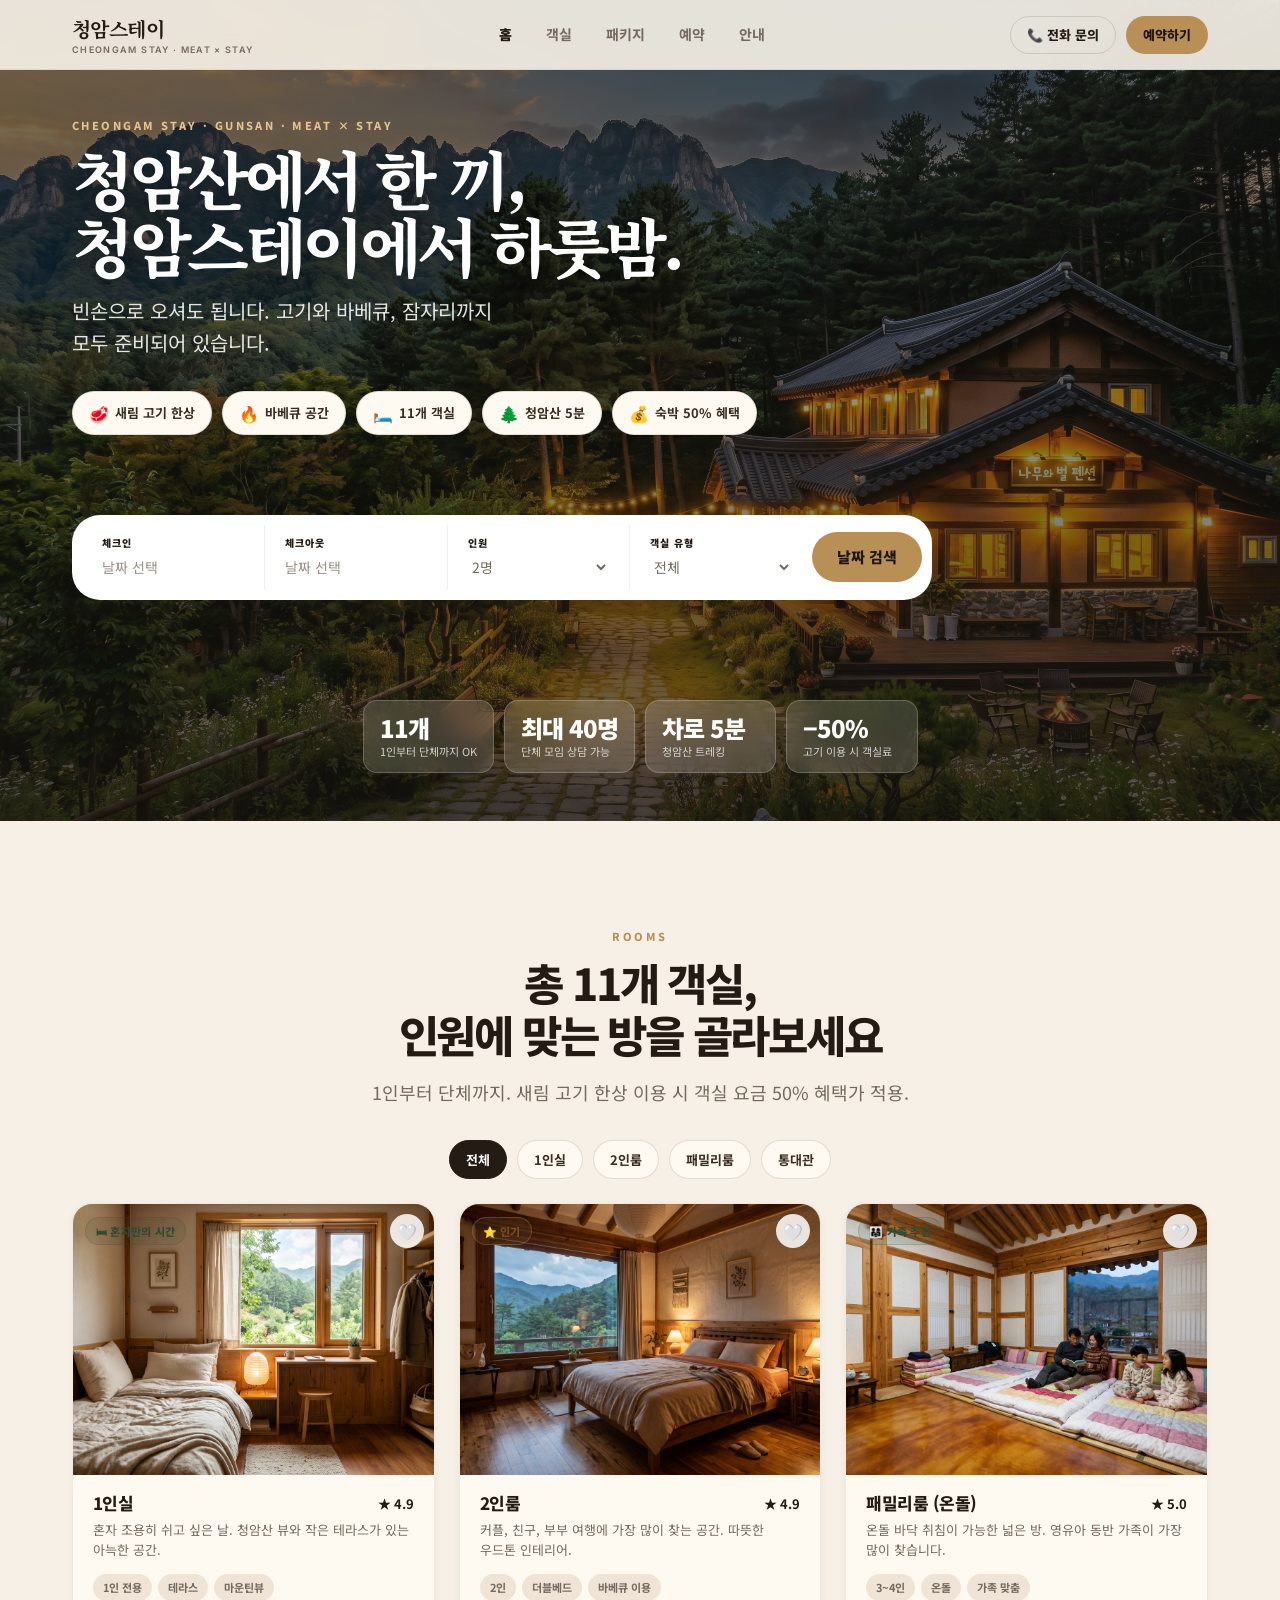
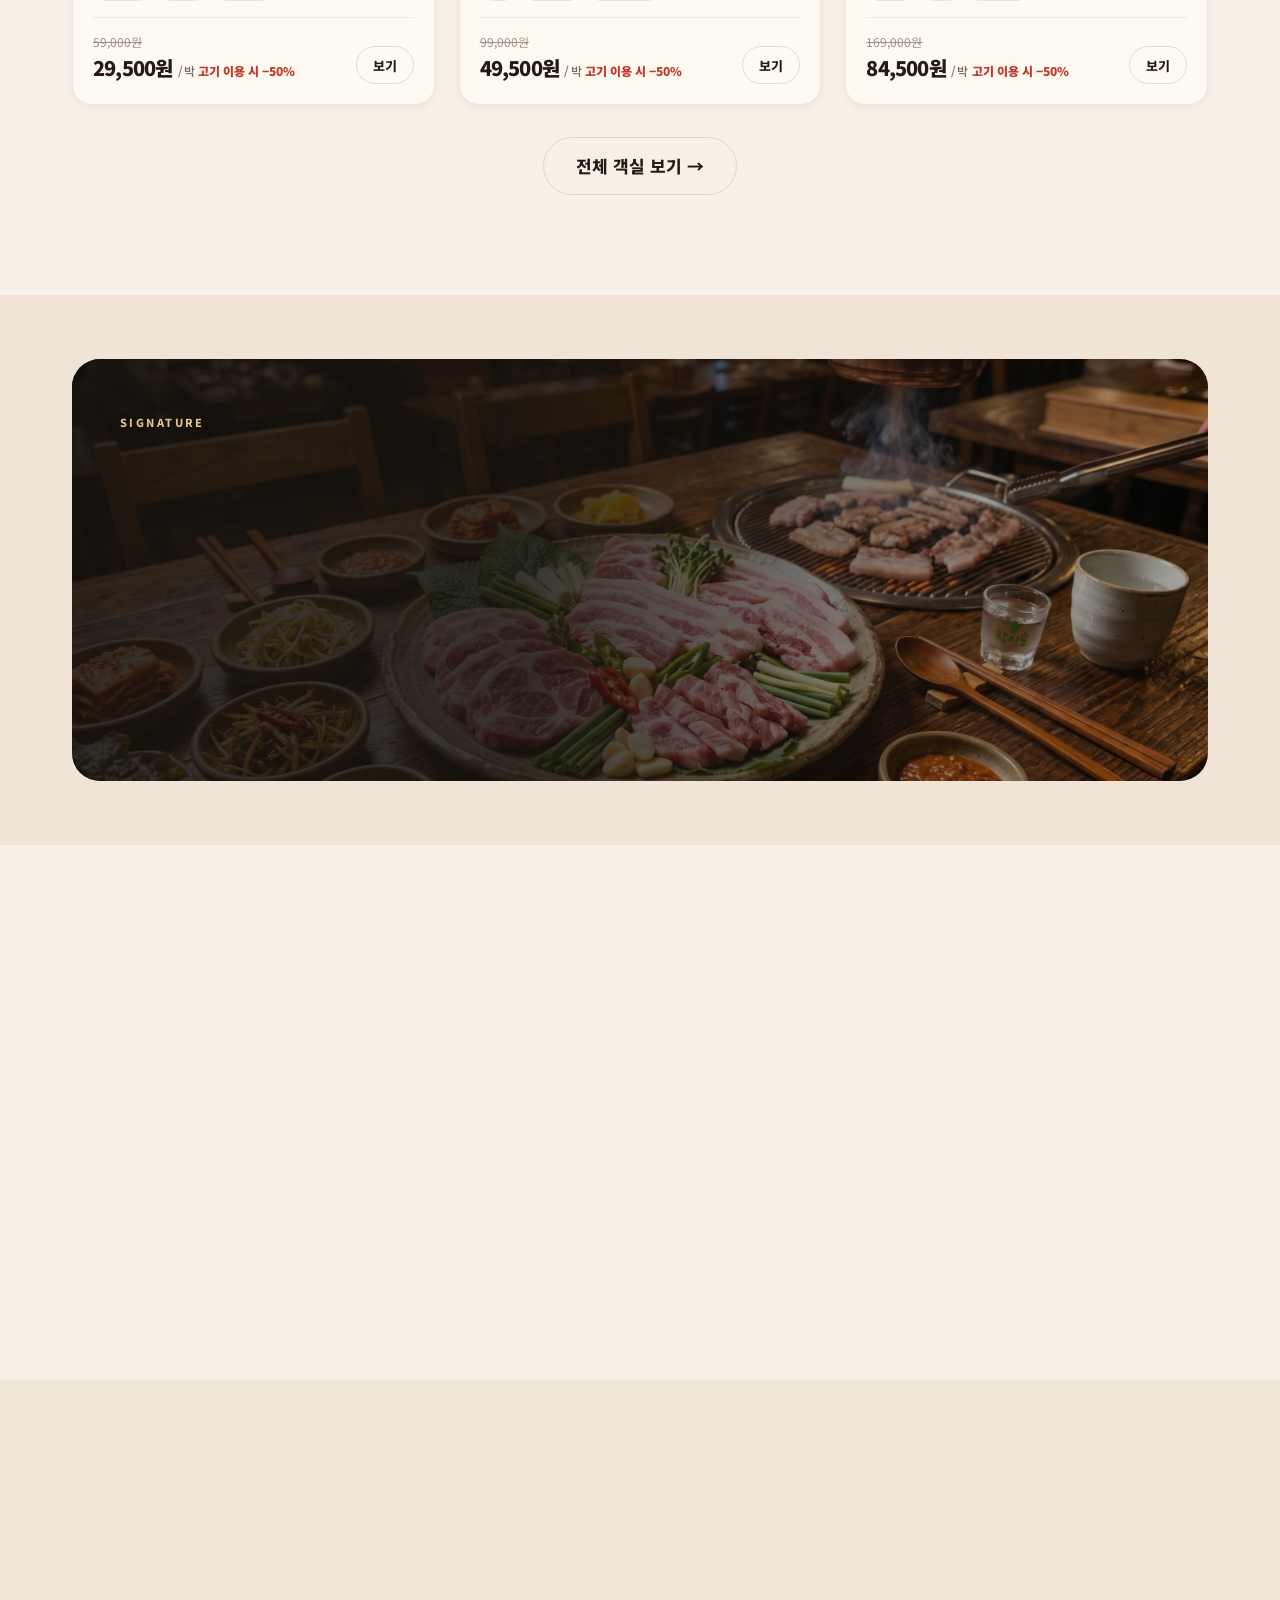
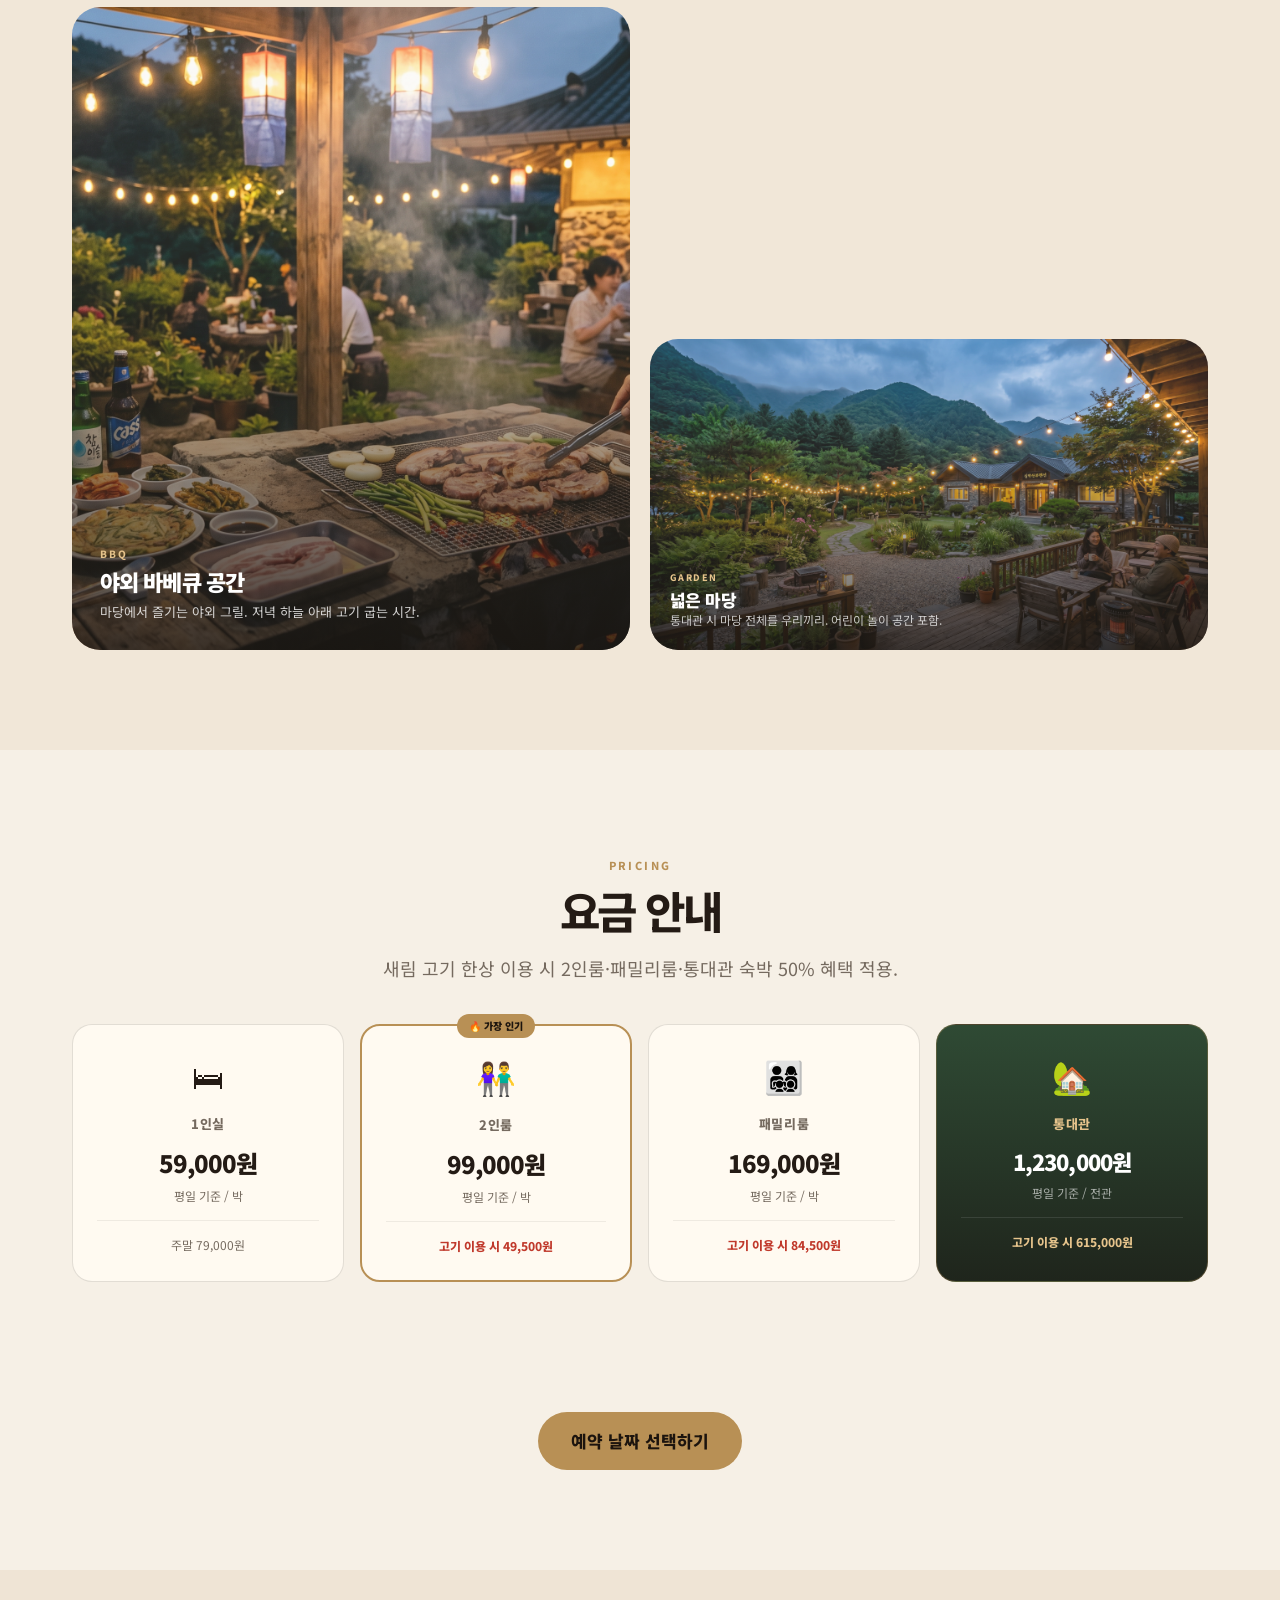
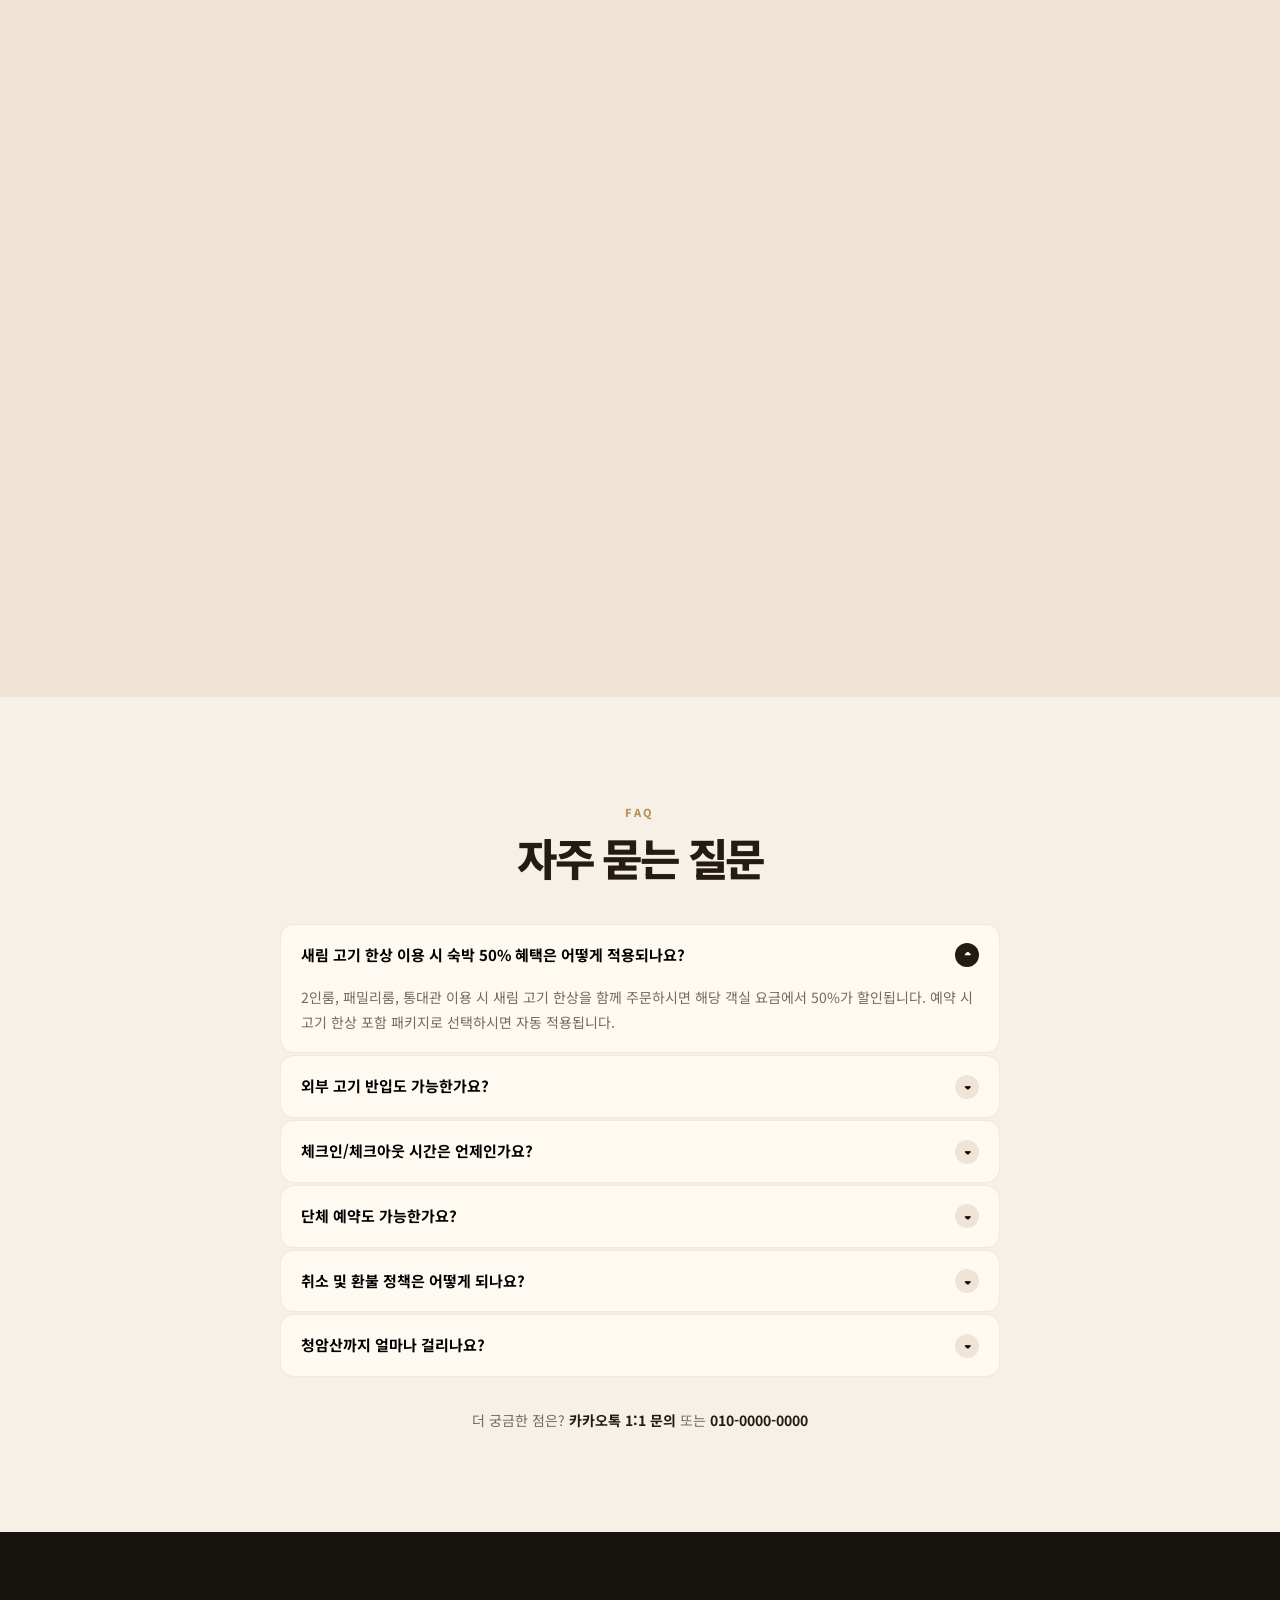
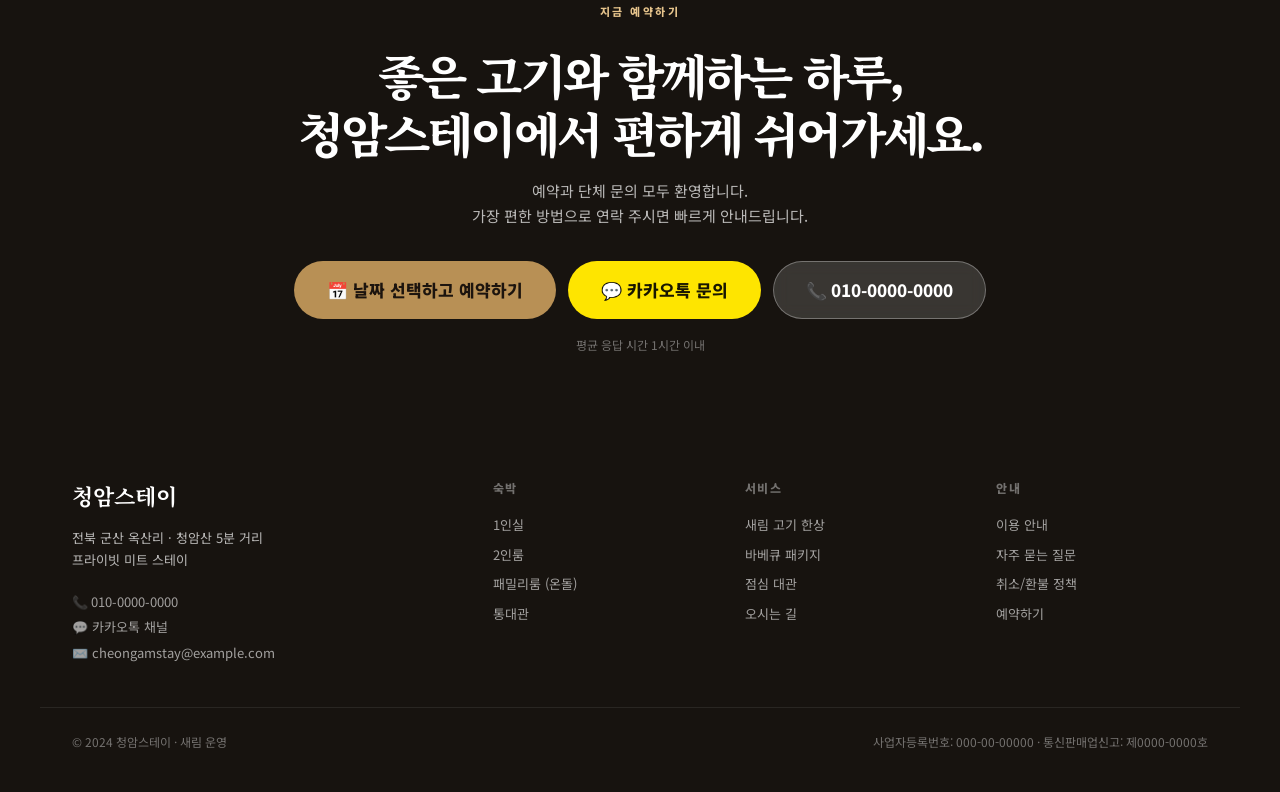
==== commit bd7e9aa5: "feat: 청암스테이 예약 웹사이트 전면 재구축 - 야놀자/에어비앤비 스타일 멀티페이지 숙박 예약 사이트 - 페이지: index, rooms, packages, reservatio" ====
--- a/index.html
+++ b/index.html
@@ -1,1711 +1,650 @@
 <!DOCTYPE html>
-
 <html lang="ko">
 <head>
-<meta charset="utf-8"/>
-<meta content="width=device-width, initial-scale=1.0, viewport-fit=cover" name="viewport"/>
-<meta content="#17130F" name="theme-color"/>
-<title>청암스테이 | 청암산 5분 거리 프라이빗 미트 스테이</title>
-<meta content="군산 옥산리, 청암산 5분 거리. 좋은 고기와 라운지, 객실과 바베큐 공간이 함께 준비된 프라이빗 미트 스테이. 새림 고기 한상 이용 시 숙박 50% 혜택가 적용." name="description"/>
-<meta content="청암스테이 | 좋은 고기 먹고 편하게 쉬는 곳" property="og:title"/>
-<meta content="좋은 고기 먹으러 왔다가, 편하게 쉬고 자고 가는 곳." property="og:description"/>
-<meta content="website" property="og:type"/>
-<meta content="ko_KR" property="og:locale"/>
-<meta content="[data-uri]" property="og:image"/>
-<link href="https://fonts.googleapis.com" rel="preconnect"/>
-<link crossorigin="" href="https://fonts.gstatic.com" rel="preconnect"/>
-<link href="https://fonts.googleapis.com/css2?family=Inter:wght@400;500;700;800;900&amp;family=Noto+Sans+KR:wght@400;500;700;800;900&amp;family=Noto+Serif+KR:wght@500;700;900&amp;display=swap" rel="stylesheet"/>
-<!-- JSON-LD: LodgingBusiness -->
-<script type="application/ld+json">
-  {
-    "@context": "https://schema.org",
-    "@type": "LodgingBusiness",
-    "name": "청암스테이 (Cheongam Stay)",
-    "description": "군산 옥산리, 청암산 5분 거리의 프라이빗 미트 스테이. 새림 고기 한상 이용 시 숙박 50% 혜택가 적용.",
-    "address": {
-      "@type": "PostalAddress",
-      "addressLocality": "군산",
-      "addressRegion": "전북",
-      "addressCountry": "KR"
-    },
-    "priceRange": "₩₩",
-    "telephone": "010-0000-0000",
-    "image": "",
-    "amenityFeature": [
-      {"@type":"LocationFeatureSpecification","name":"BBQ"},
-      {"@type":"LocationFeatureSpecification","name":"Lounge"},
-      {"@type":"LocationFeatureSpecification","name":"Garden"},
-      {"@type":"LocationFeatureSpecification","name":"Whole-house buyout"}
-    ]
-  }
-  </script>
-<style>
-    /* ============================================================
-       DESIGN TOKENS
-       ============================================================ */
-    :root{
-      --bg:#f6f0e6;
-      --bg-soft:#efe4d5;
-      --bg-warm:#f1e7d8;
-      --bg-deep:#e9dfcf;
-      --paper:#fffaf1;
-      --ink:#241b15;
-      --ink-soft:#3a2e23;
-      --muted:#756a5f;
-      --muted-light:#9b9085;
-      --deep:#1f251c;
-      --darker:#17130F;
-      --green:#2f4a34;
-      --olive:#68734e;
-      --gold:#b89055;
-      --gold-soft:#d4a96a;
-      --gold-light:#e6c48c;
-      --line:rgba(36,27,21,.13);
-      --line-soft:rgba(36,27,21,.07);
-
-      --shadow-sm:0 4px 14px rgba(36,27,21,.06);
-      --shadow-md:0 12px 32px rgba(36,27,21,.10);
-      --shadow-lg:0 24px 60px rgba(36,27,21,.14);
-      --shadow-xl:0 36px 90px rgba(36,27,21,.18);
-
-      --r-sm:10px;
-      --r-md:16px;
-      --r-lg:22px;
-      --r-xl:28px;
-      --r-pill:999px;
-
-      --max:1160px;
-      --gutter:clamp(16px, 4vw, 28px);
-
-      --pad-section:clamp(64px, 9vw, 112px);
-      --pad-section-tight:clamp(48px, 6.5vw, 80px);
-
-      --t-eyebrow:clamp(11px, 1.05vw, 12px);
-      --t-body:clamp(15px, 1.4vw, 17px);
-      --t-lead:clamp(16px, 1.65vw, 19px);
-      --t-h3:clamp(19px, 2vw, 23px);
-      --t-h2:clamp(28px, 4.4vw, 52px);
-      --t-h1:clamp(36px, 6.8vw, 76px);
-
-      --ease:cubic-bezier(.2,.7,.2,1);
-      --dur:.22s;
-
-      --font-ko:"Noto Sans KR","Apple SD Gothic Neo","Malgun Gothic",-apple-system,BlinkMacSystemFont,sans-serif;
-      --font-ko-serif:"Noto Serif KR",Georgia,"Times New Roman",serif;
-      --font-en:"Inter",-apple-system,BlinkMacSystemFont,"Helvetica Neue",Arial,sans-serif;
-    }
-
-    /* ============================================================
-       RESET & BASE
-       ============================================================ */
-    *,*::before,*::after{box-sizing:border-box}
-    html{scroll-behavior:smooth; -webkit-text-size-adjust:100%; text-size-adjust:100%}
-    body{
-      margin:0; background:var(--bg); color:var(--ink);
-      font-family:var(--font-ko); font-size:var(--t-body);
-      line-height:1.65; word-break:keep-all; overflow-wrap:break-word;
-      overflow-x:hidden;
-      -webkit-font-smoothing:antialiased; -moz-osx-font-smoothing:grayscale;
-    }
-    
-    a{color:inherit; text-decoration:none}
-    a:focus-visible,button:focus-visible{ outline:2px solid var(--gold); outline-offset:3px; border-radius:6px }
-    img{max-width:100%; display:block; height:auto}
-    button{font:inherit; cursor:pointer}
-
-    h1,h2,h3,h4{margin:0; line-height:1.2; letter-spacing:-.04em; font-weight:900}
-    p{margin:0}
-
-    @media (prefers-reduced-motion: reduce){
-      *,*::before,*::after{
-        animation-duration:.01ms !important;
-        transition-duration:.01ms !important;
-        scroll-behavior:auto !important;
-      }
-    }
-
-    .serif{ font-family:var(--font-ko-serif); font-weight:700; letter-spacing:-.03em }
-    /* ============================================================
-       LAYOUT PRIMITIVES
-       ============================================================ */
-    .wrap,.container{max-width:var(--max); margin:0 auto; padding:0 var(--gutter)}
-    .center{text-align:center}
-    .section{padding:var(--pad-section) 0; position:relative}
-    .section.tight{padding:var(--pad-section-tight) 0}
-    .section-head{max-width:760px; margin:0 auto}
-    .section-head .lead{margin-top:14px}
-    .grid{display:grid; gap:clamp(14px, 2vw, 22px)}
-
-    /* ============================================================
-       TYPE COMPONENTS
-       ============================================================ */
-    .eyebrow,.section-tag{
-      display:inline-block;
-      font-size:var(--t-eyebrow);
-      letter-spacing:.22em;
-      text-transform:uppercase;
-      color:var(--gold);
-      font-weight:800;
-    }
-    .title,.section-title{
-      font-size:var(--t-h2);
-      line-height:1.16;
-      letter-spacing:-.055em;
-      margin:14px 0 18px;
-    }
-    .lead,.section-subtitle{
-      font-size:var(--t-lead); color:var(--muted);
-      max-width:640px; margin:0 auto; line-height:1.7;
-    }
-    .note{font-size:13px; color:var(--muted); line-height:1.6}
-
-    /* ============================================================
-       FADE-IN ANIMATIONS (IntersectionObserver)
-       ============================================================ */
-    .fade-in,.fade-up,.fade-stagger > *{
-      opacity:0;
-      transform:translateY(16px);
-      transition:opacity .7s var(--ease), transform .7s var(--ease);
-    }
-    .fade-in{ transform:none }
-    .fade-in.is-visible,.fade-up.is-visible,.fade-stagger.is-visible > *{
-      opacity:1; transform:none;
-    }
-    .fade-stagger.is-visible > *:nth-child(1){ transition-delay:0s }
-    .fade-stagger.is-visible > *:nth-child(2){ transition-delay:.08s }
-    .fade-stagger.is-visible > *:nth-child(3){ transition-delay:.16s }
-    .fade-stagger.is-visible > *:nth-child(4){ transition-delay:.24s }
-    .fade-stagger.is-visible > *:nth-child(5){ transition-delay:.32s }
-    .fade-stagger.is-visible > *:nth-child(6){ transition-delay:.4s }
-    @media (prefers-reduced-motion: reduce){
-      .fade-in,.fade-up,.fade-stagger > *{ opacity:1; transform:none; transition:none }
-    }
-
-    /* ============================================================
-       BUTTONS
-       ============================================================ */
-    .btns,.hero-buttons{
-      display:flex; justify-content:center;
-      gap:10px; flex-wrap:wrap;
-      margin-top:clamp(20px, 3vw, 32px);
-    }
-    .btn{
-      --btn-h:52px; --btn-px:24px; --btn-fs:15px;
-      display:inline-flex; align-items:center; justify-content:center; gap:8px;
-      min-height:var(--btn-h); padding:0 var(--btn-px);
-      border-radius:var(--r-pill);
-      font-size:var(--btn-fs); font-weight:800; letter-spacing:-.01em;
-      border:1px solid transparent; cursor:pointer;
-      transition:transform var(--dur) var(--ease), box-shadow var(--dur) var(--ease), background var(--dur) var(--ease);
-      white-space:nowrap; text-align:center;
-    }
-    .btn:hover{ transform:translateY(-2px); box-shadow:var(--shadow-md) }
-    .btn:active{ transform:translateY(0); transition-duration:.05s }
-    .btn.sm{--btn-h:40px; --btn-px:16px; --btn-fs:13px}
-    .btn.lg{--btn-h:60px; --btn-px:30px; --btn-fs:16px}
-
-    .btn-primary,.btn.primary{ background:var(--ink); color:#fff }
-    .btn-primary:hover,.btn.primary:hover{ background:#000 }
-    .btn-secondary,.btn.secondary{
-      background:rgba(255,250,241,.85); color:var(--ink);
-      border-color:rgba(36,27,21,.18);
-      backdrop-filter:blur(12px); -webkit-backdrop-filter:blur(12px);
-    }
-    .btn-secondary:hover,.btn.secondary:hover{ background:rgba(255,250,241,1) }
-    .btn-dark,.btn.dark{ background:var(--darker); color:#fff }
-    .btn-dark:hover{ background:#000 }
-    .btn.gold{ background:var(--gold); color:#1c140e }
-    .btn.gold:hover{ background:var(--gold-soft) }
-    .btn-ghost,.btn.ghost{ background:transparent; color:#fff; border-color:rgba(255,255,255,.35) }
-    .btn-ghost:hover,.btn.ghost:hover{ background:rgba(255,255,255,.1) }
-    .btn.block{ width:100% }
-
-    .pill{
-      display:inline-flex; align-items:center; gap:6px;
-      padding:6px 12px; border-radius:var(--r-pill);
-      background:rgba(184,144,85,.12);
-      border:1px solid rgba(184,144,85,.25);
-      font-size:12px; font-weight:800; color:#74502a;
-      margin-bottom:8px;
-    }
-
-    /* ============================================================
-       NAVIGATION
-       ============================================================ */
-    .nav,.site-header{
-      position:fixed; inset:0 0 auto 0; z-index:50;
-      background:rgba(246,240,230,.78);
-      backdrop-filter:blur(18px) saturate(140%);
-      -webkit-backdrop-filter:blur(18px) saturate(140%);
-      border-bottom:1px solid rgba(36,27,21,.08);
-    }
-    .navin,.nav-inner{
-      max-width:var(--max); margin:0 auto; padding:0 var(--gutter);
-      height:64px; display:flex; align-items:center; justify-content:space-between; gap:12px;
-    }
-    .brand{ font-weight:950; letter-spacing:-.03em; font-size:17px; flex-shrink:0 }
-    .brand small{ display:none }
-    .navlinks{ display:flex; gap:22px; font-size:14px; color:var(--muted); font-weight:700 }
-    .navlinks a{ transition:color var(--dur) var(--ease) }
-    .navlinks a:hover{ color:var(--ink) }
-    .nav-right{ display:flex; align-items:center; gap:10px; flex-shrink:0 }
-
-    .navToggle{
-      display:none; width:42px; height:42px;
-      border:1px solid var(--line); background:rgba(255,250,241,.6);
-      border-radius:12px; padding:0; align-items:center; justify-content:center;
-    }
-    .navToggle span{
-      display:block; width:18px; height:2px; background:var(--ink);
-      position:relative; border-radius:2px;
-      transition:transform var(--dur) var(--ease), opacity var(--dur) var(--ease);
-    }
-    .navToggle span::before,.navToggle span::after{
-      content:""; position:absolute; left:0; width:18px; height:2px;
-      background:var(--ink); border-radius:2px;
-      transition:transform var(--dur) var(--ease);
-    }
-    .navToggle span::before{ top:-6px }
-    .navToggle span::after{ top:6px }
-    .navToggle[aria-expanded="true"] span{ background:transparent }
-    .navToggle[aria-expanded="true"] span::before{ transform:translateY(6px) rotate(45deg) }
-    .navToggle[aria-expanded="true"] span::after{ transform:translateY(-6px) rotate(-45deg) }
-
-    .navDrawer{
-      position:fixed; inset:64px 0 0 0;
-      background:rgba(246,240,230,.98);
-      backdrop-filter:blur(20px); -webkit-backdrop-filter:blur(20px);
-      z-index:49; padding:32px var(--gutter) 40px;
-      transform:translateY(-12px); opacity:0; pointer-events:none;
-      transition:transform .3s var(--ease), opacity .3s var(--ease);
-      display:flex; flex-direction:column; gap:6px; overflow-y:auto;
-    }
-    .navDrawer.open{ transform:translateY(0); opacity:1; pointer-events:auto }
-    .navDrawer a{
-      padding:14px 4px; font-size:17px; font-weight:800;
-      color:var(--ink); border-bottom:1px solid var(--line-soft);
-    }
-    .navDrawer .btn{ margin-top:18px }
-
-    .nav-cta{
-      padding:9px 16px; border-radius:var(--r-pill);
-      background:var(--ink); color:#fff;
-      font-size:13px; font-weight:900;
-      transition:background var(--dur) var(--ease);
-      min-height:40px; display:inline-flex; align-items:center;
-    }
-    .nav-cta:hover{ background:#000 }
-
-    /* ============================================================
-       HERO (with SVG illustration backdrop)
-       ============================================================ */
-    .hero{
-      min-height:min(94vh, 820px);
-      display:grid; place-items:center;
-      position:relative;
-      padding:calc(64px + clamp(40px, 6vw, 72px)) 0 clamp(40px, 6vw, 72px);
-      background:
-        linear-gradient(180deg, rgba(23,19,15,.55), rgba(23,19,15,.25) 40%, rgba(246,240,230,.94) 96%),
-        linear-gradient(180deg, #2a3225 0%, #1f251c 60%, #f6f0e6 100%);
-      overflow:hidden;
-    }
-    .hero-svg{
-      position:absolute; inset:0; width:100%; height:100%;
-      pointer-events:none; z-index:1;
-    }
-    .hero::after{
-      content:""; position:absolute; inset:auto 0 0; height:30%;
-      background:linear-gradient(0deg, var(--bg), transparent);
-      pointer-events:none; z-index:2;
-    }
-    .hero .wrap,.hero .container{ position:relative; z-index:3 }
-    .heroBox{
-      max-width:840px; margin:0 auto; text-align:center;
-      color:#fff; text-shadow:0 12px 40px rgba(0,0,0,.5);
-    }
-    .hero .eyebrow{ color:var(--gold-light) }
-    .hero h1{
-      font-size:var(--t-h1); line-height:1.04;
-      letter-spacing:-.075em; margin:14px 0;
-      font-family:var(--font-ko-serif); font-weight:700;
-    }
-    .hero p{
-      font-size:clamp(16px, 2.1vw, 22px); opacity:.96;
-      margin:0 auto; max-width:780px; line-height:1.55;
-    }
-    .heroStats{
-      display:grid; grid-template-columns:repeat(4, 1fr);
-      gap:10px; max-width:920px;
-      margin:clamp(28px, 4vw, 48px) auto 0; text-shadow:none;
-    }
-    .stat{
-      background:rgba(255,250,241,.92); color:var(--ink);
-      border:1px solid rgba(255,255,255,.4); border-radius:var(--r-md);
-      padding:clamp(12px, 1.6vw, 18px); box-shadow:var(--shadow-sm);
-    }
-    .stat b{ font-size:clamp(18px, 2.2vw, 24px); display:block; line-height:1.1; letter-spacing:-.04em }
-    .stat span{ display:block; font-size:11px; color:var(--muted); font-weight:700; margin-top:4px; line-height:1.4 }
-
-    /* ============================================================
-       PROBLEM (P)
-       ============================================================ */
-    .problem{ background:var(--paper) }
-    .problem-grid{
-      display:grid; grid-template-columns:repeat(3, 1fr);
-      gap:clamp(14px, 2vw, 22px);
-      margin-top:clamp(32px, 4vw, 48px);
-    }
-    .problem-card{
-      background:var(--bg); border:1px solid var(--line);
-      border-radius:var(--r-lg); padding:clamp(22px, 2.6vw, 30px);
-      text-align:center; box-shadow:var(--shadow-sm);
-      transition:transform var(--dur) var(--ease), box-shadow var(--dur) var(--ease);
-    }
-    .problem-card:hover{ transform:translateY(-3px); box-shadow:var(--shadow-md) }
-    .problem-icon{ font-size:32px; margin-bottom:14px }
-    .problem-card h3{ font-size:17px; margin-bottom:8px; letter-spacing:-.03em }
-    .problem-card p{ font-size:14px; color:var(--muted); line-height:1.65 }
-
-    /* ============================================================
-       SOLUTION (S)
-       ============================================================ */
-    .solution{ background:var(--bg-soft) }
-    .solution-features{
-      display:grid; grid-template-columns:repeat(3, 1fr);
-      gap:clamp(12px, 1.8vw, 18px);
-      margin-top:clamp(32px, 4vw, 48px);
-    }
-    .feature-item{
-      background:var(--paper); border:1px solid var(--line);
-      border-radius:var(--r-md); padding:clamp(20px, 2.4vw, 28px);
-      text-align:center;
-      transition:transform var(--dur) var(--ease), box-shadow var(--dur) var(--ease);
-    }
-    .feature-item:hover{ transform:translateY(-2px); box-shadow:var(--shadow-sm) }
-    .feature-emoji{ font-size:28px; display:block; margin-bottom:10px }
-    .feature-item h4{ font-size:15px; margin-bottom:4px; letter-spacing:-.02em }
-    .feature-item p{ font-size:13px; color:var(--muted); margin:0 }
-
-    /* ============================================================
-       CONCEPT (signature)
-       ============================================================ */
-    .concept{
-      position:relative; overflow:hidden;
-      color:#fff; text-align:center;
-      padding:clamp(80px, 12vw, 140px) 0;
-      background:
-        linear-gradient(180deg, rgba(23,19,15,.78), rgba(23,19,15,.92)),
-        url('[data-uri]') center/cover no-repeat,
-        var(--darker);
-    }
-    .concept .section-tag{ color:var(--gold-light) }
-    .concept h2{
-      font-family:var(--font-ko-serif); font-weight:700;
-      font-size:clamp(28px, 4.8vw, 48px); line-height:1.25;
-      letter-spacing:-.04em; margin:14px 0 24px;
-      max-width:820px; margin-left:auto; margin-right:auto;
-    }
-    .concept-divider{
-      width:60px; height:2px; background:var(--gold);
-      margin:0 auto 24px;
-    }
-    .concept p{
-      max-width:680px; margin:0 auto;
-      font-size:var(--t-lead); line-height:1.85;
-      color:rgba(255,255,255,.85);
-    }
-
-    /* ============================================================
-       SPLIT
-       ============================================================ */
-    .split{
-      display:grid; grid-template-columns:1.05fr .95fr;
-      gap:clamp(24px, 4vw, 44px); align-items:center;
-    }
-    .photo{
-      border-radius:var(--r-lg); overflow:hidden;
-      box-shadow:var(--shadow-lg); position:relative;
-      background:var(--bg-deep); aspect-ratio:4/5;
-    }
-    .photo.mid{ aspect-ratio:4/3 }
-    .photo img{ width:100%; height:100%; object-fit:cover }
-    .caption{
-      position:absolute; left:14px; bottom:14px;
-      background:rgba(26,20,14,.78); color:#fff;
-      border-radius:var(--r-pill); padding:7px 13px;
-      font-size:12px; font-weight:800;
-      backdrop-filter:blur(8px); -webkit-backdrop-filter:blur(8px);
-    }
-    .checklist{ display:grid; gap:12px; margin-top:24px }
-    .check{ display:flex; gap:12px; align-items:flex-start; color:var(--muted); line-height:1.6 }
-    .check b{ color:var(--ink); display:block; margin-bottom:2px }
-    .check::before{
-      content:"✓"; flex:none; width:24px; height:24px;
-      border-radius:50%; display:inline-grid; place-items:center;
-      background:var(--green); color:#fff; font-size:13px; margin-top:2px;
-    }
-
-    /* ============================================================
-       MEAT / PRICING
-       ============================================================ */
-    .priceGrid{ grid-template-columns:repeat(3, 1fr); margin-top:clamp(24px, 3vw, 32px); gap:clamp(14px, 1.8vw, 20px) }
-    .priceCard{
-      background:#fffaf1; color:var(--ink);
-      border-radius:var(--r-lg); border:1px solid var(--line);
-      padding:clamp(20px, 2.4vw, 28px); position:relative;
-      box-shadow:var(--shadow-sm);
-      transition:transform var(--dur) var(--ease), box-shadow var(--dur) var(--ease);
-    }
-    .priceCard:hover{ transform:translateY(-3px); box-shadow:var(--shadow-md) }
-    .priceCard.featured{ border:2px solid var(--gold); transform:translateY(-10px); box-shadow:var(--shadow-md) }
-    .priceCard.featured:hover{ transform:translateY(-13px) }
-    .tag{
-      position:absolute; right:18px; top:16px;
-      background:var(--gold); color:#1c140e;
-      border-radius:var(--r-pill); padding:5px 10px;
-      font-size:11px; font-weight:900; letter-spacing:.02em;
-    }
-    .priceCard h3{ margin:0 0 4px; font-size:var(--t-h3); letter-spacing:-.04em }
-    .priceCard .sub{ font-size:13px; color:var(--muted); margin-bottom:18px; line-height:1.55 }
-    .priceRow{
-      display:flex; justify-content:space-between; align-items:center;
-      border-top:1px solid var(--line-soft); padding:11px 0; font-size:14px;
-    }
-    .priceRow strong{ font-size:17px; letter-spacing:-.02em }
-    .benefit{
-      margin-top:14px; padding:12px 14px; border-radius:var(--r-md);
-      background:rgba(47,74,52,.09); font-size:13px;
-      color:#314832; font-weight:800; line-height:1.5;
-    }
-
-    /* ============================================================
-       BUNDLE (food + stay calculator)
-       ============================================================ */
-    .bundle{ background:var(--bg-warm) }
-    .bundle-tabs{
-      display:inline-flex; background:var(--paper);
-      border:1px solid var(--line); border-radius:var(--r-pill);
-      padding:5px; margin:clamp(28px, 4vw, 36px) auto;
-      gap:4px;
-    }
-    .bundle-tabs-wrap{ text-align:center }
-    .bundle-tab{
-      border:0; background:transparent; color:var(--muted);
-      padding:11px 22px; border-radius:var(--r-pill);
-      font-size:14px; font-weight:800; min-height:42px;
-      transition:background var(--dur) var(--ease), color var(--dur) var(--ease);
-    }
-    .bundle-tab.active{ background:var(--ink); color:#fff }
-    .bundle-grid{
-      display:grid; grid-template-columns:repeat(3, 1fr);
-      gap:clamp(14px, 2vw, 22px);
-    }
-    .bundle-card{
-      background:var(--paper); border:1px solid var(--line);
-      border-radius:var(--r-lg); padding:clamp(22px, 2.6vw, 30px);
-      box-shadow:var(--shadow-sm);
-      transition:transform var(--dur) var(--ease), box-shadow var(--dur) var(--ease);
-    }
-    .bundle-card:hover{ transform:translateY(-3px); box-shadow:var(--shadow-md) }
-    .bundle-card h4{
-      font-size:17px; letter-spacing:-.03em;
-      margin-bottom:18px; padding-bottom:14px;
-      border-bottom:1px solid var(--line-soft);
-    }
-    .bundle-card .price-row{
-      display:flex; justify-content:space-between; align-items:baseline;
-      padding:6px 0; font-size:14px;
-    }
-    .bundle-card .price-row .label{ color:var(--muted); font-size:13px; font-weight:700 }
-    .bundle-card .price-row .total{ font-size:17px; font-weight:900; letter-spacing:-.02em; color:var(--ink) }
-    .bundle-card .price-row .per{
-      font-size:18px; font-weight:900;
-      color:var(--gold); letter-spacing:-.02em;
-    }
-    .bundle-card .divider{
-      height:1px; background:var(--line-soft); margin:10px 0;
-    }
-
-    /* ============================================================
-       TABLES
-       ============================================================ */
-    .tableWrap{
-      overflow-x:auto; border-radius:var(--r-md);
-      border:1px solid var(--line); box-shadow:var(--shadow-sm);
-      background:#fffaf1; -webkit-overflow-scrolling:touch;
-    }
-    table{ width:100%; border-collapse:collapse; min-width:680px }
-    th,td{ text-align:left; padding:14px 16px; border-bottom:1px solid var(--line-soft) }
-    th{ background:rgba(47,74,52,.08); font-size:12px; color:#40523d; font-weight:800; letter-spacing:.02em }
-    td{ font-size:14px }
-    td strong{ font-size:15px }
-    .right{ text-align:right }
-    .highlight{ color:#855e2c; font-weight:950 }
-
-    /* ============================================================
-       STAY BENEFIT (callout)
-       ============================================================ */
-    .priceHero,.benefit-callout{
-      background:var(--deep); color:#fff;
-      border-radius:var(--r-xl); padding:clamp(24px, 4vw, 44px);
-      box-shadow:var(--shadow-lg); overflow:hidden;
-      position:relative;
-    }
-    .priceHero::after,.benefit-callout::after{
-      content:""; position:absolute; width:320px; height:320px;
-      border-radius:50%; background:rgba(184,144,85,.16);
-      right:-130px; top:-130px; pointer-events:none;
-    }
-    .priceHero p,.benefit-callout p{ color:rgba(255,255,255,.78) }
-    .benefit-callout .label{
-      display:inline-block; font-size:11px; letter-spacing:.22em;
-      color:var(--gold-light); font-weight:800; text-transform:uppercase;
-      margin-bottom:10px;
-    }
-    .benefit-callout h3{
-      font-size:clamp(20px, 2.6vw, 28px); margin-bottom:10px;
-      letter-spacing:-.03em; line-height:1.3;
-    }
-
-    /* ============================================================
-       ROOMS
-       ============================================================ */
-    .roomGrid{ grid-template-columns:repeat(3, 1fr) }
-    .roomCard{
-      background:rgba(255,250,241,.8); border:1px solid var(--line);
-      border-radius:var(--r-lg); box-shadow:var(--shadow-sm);
-      overflow:hidden;
-      transition:transform var(--dur) var(--ease), box-shadow var(--dur) var(--ease);
-    }
-    .roomCard:hover{ transform:translateY(-3px); box-shadow:var(--shadow-md) }
-    .roomCard img{ aspect-ratio:4/3; width:100%; object-fit:cover; background:var(--bg-deep) }
-    .roomCard .pad{ padding:clamp(18px, 2.2vw, 26px) }
-    .roomCard h3{ font-size:var(--t-h3); margin:0 0 6px }
-    .roomMeta{ display:flex; gap:6px; flex-wrap:wrap; margin-top:14px }
-    .roomMeta span{
-      font-size:12px; padding:5px 10px; border-radius:var(--r-pill);
-      background:rgba(36,27,21,.06); color:var(--muted); font-weight:800;
-    }
-
-    /* ============================================================
-       WHOLE HOUSE
-       ============================================================ */
-    .whole-house{ background:var(--bg-deep) }
-    .whole-card{
-      background:var(--paper); border:1px solid var(--line);
-      border-radius:var(--r-xl); padding:clamp(28px, 4vw, 48px);
-      max-width:900px; margin:clamp(28px, 4vw, 40px) auto 0;
-      box-shadow:var(--shadow-md); text-align:center;
-    }
-    .whole-card .desc{
-      font-size:var(--t-lead); color:var(--ink-soft);
-      line-height:1.75; margin-bottom:28px;
-    }
-    .whole-prices{
-      display:grid; grid-template-columns:1fr 1fr;
-      gap:14px; margin-top:24px;
-    }
-    .whole-price-item{
-      padding:22px 20px; border-radius:var(--r-md);
-      border:1px solid var(--line); background:var(--bg);
-      text-align:left;
-    }
-    .whole-price-item.benefit{
-      background:linear-gradient(180deg, #2f4a34, #1f251c);
-      border:2px solid var(--gold); color:#fff;
-    }
-    .whole-price-item .label{
-      font-size:12px; font-weight:800; letter-spacing:.05em;
-      color:var(--muted); text-transform:uppercase; margin-bottom:14px;
-    }
-    .whole-price-item.benefit .label{ color:var(--gold-light) }
-    .whole-price-item .price-pair{ display:flex; gap:18px; flex-wrap:wrap }
-    .whole-price-item .price-pair > div{ display:flex; flex-direction:column; gap:2px }
-    .whole-price-item .pl{ font-size:11px; font-weight:800; color:var(--muted); letter-spacing:.04em }
-    .whole-price-item.benefit .pl{ color:rgba(255,255,255,.65) }
-    .whole-price-item .pv{ font-size:18px; font-weight:900; letter-spacing:-.02em }
-
-    /* ============================================================
-       GALLERY
-       ============================================================ */
-    .gallery{
-      display:grid; grid-template-columns:1.4fr .8fr .8fr;
-      grid-auto-rows:240px; gap:12px;
-    }
-    .gallery .g{
-      border-radius:var(--r-lg); overflow:hidden; position:relative;
-      background:var(--bg-deep); box-shadow:var(--shadow-sm);
-    }
-    .gallery .g:first-child{ grid-row:span 2 }
-    .gallery img{ width:100%; height:100%; object-fit:cover; transition:transform .6s var(--ease) }
-    .gallery .g:hover img{ transform:scale(1.05) }
-
-    /* ============================================================
-       STEPS
-       ============================================================ */
-    .steps{ grid-template-columns:repeat(4, 1fr); counter-reset:step }
-    .step{
-      padding:clamp(20px, 2.4vw, 28px);
-      background:rgba(255,250,241,.75);
-      border-radius:var(--r-lg); border:1px solid var(--line);
-      box-shadow:var(--shadow-sm);
-    }
-    .step::before{
-      counter-increment:step; content:"0" counter(step);
-      display:inline-block; margin-bottom:14px;
-      color:var(--gold); font-weight:950; letter-spacing:.08em; font-size:13px;
-    }
-    .step h3{ margin:0 0 8px; font-size:17px }
-    .step p{ margin:0; color:var(--muted); font-size:14px; line-height:1.6 }
-
-    /* ============================================================
-       COMPARE
-       ============================================================ */
-    .compare{ grid-template-columns:1fr 1fr; gap:18px }
-    .compareBox{
-      border-radius:var(--r-xl); padding:clamp(22px, 3vw, 32px);
-      border:1px solid var(--line); background:#fffaf1;
-      box-shadow:var(--shadow-sm);
-    }
-    .compareBox.best{
-      background:linear-gradient(180deg, #fffaf1, #f3eadb);
-      border:2px solid var(--gold); box-shadow:var(--shadow-md);
-    }
-    .compareBox h3{ font-size:var(--t-h3) }
-    .list{ list-style:none; margin:18px 0 0; padding:0 }
-    .list li{
-      padding:11px 0; border-bottom:1px solid var(--line-soft);
-      color:var(--muted); font-size:14px; line-height:1.55;
-    }
-    .list li:last-child{ border-bottom:none }
-    .list b{ color:var(--ink); margin-right:6px }
-
-    /* ============================================================
-       SEASON PRICING (dual table)
-       ============================================================ */
-    .season{ background:var(--paper) }
-    .season-grids{
-      display:grid; grid-template-columns:1fr 1fr;
-      gap:clamp(14px, 2vw, 22px); margin-top:clamp(28px, 4vw, 40px);
-    }
-    .season-table{
-      background:var(--bg); border:1px solid var(--line);
-      border-radius:var(--r-lg); overflow:hidden;
-      box-shadow:var(--shadow-sm);
-    }
-    .season-table.peak{
-      background:linear-gradient(180deg, #fffaf1, #f3eadb);
-      border:2px solid var(--gold);
-    }
-    .season-table-header{
-      padding:18px 22px; background:var(--ink); color:#fff;
-      font-weight:900; font-size:14px; letter-spacing:.02em;
-    }
-    .season-table.peak .season-table-header{ background:var(--gold); color:#1c140e }
-    .season-row{
-      display:grid; grid-template-columns:1.2fr 1fr 1fr;
-      padding:13px 22px; border-bottom:1px solid var(--line-soft);
-      font-size:14px; align-items:center;
-    }
-    .season-row:last-child{ border-bottom:none }
-    .season-row.head{
-      background:rgba(47,74,52,.06); font-size:11px;
-      color:var(--muted); font-weight:800; letter-spacing:.05em;
-      text-transform:uppercase;
-    }
-    .season-row .room-label{ font-weight:800 }
-    .season-row .price-val{ text-align:right; font-weight:700 }
-    .season-table.peak .season-row .price-val{ color:#855e2c; font-weight:900 }
-    .season-note{
-      margin-top:18px; padding:16px 20px;
-      background:rgba(184,144,85,.1);
-      border:1px solid rgba(184,144,85,.25);
-      border-radius:var(--r-md); font-size:14px;
-      color:var(--ink-soft); line-height:1.65;
-    }
-    .season-note strong{ color:#855e2c }
-
-    /* ============================================================
-       REVIEWS
-       ============================================================ */
-    .reviews{ background:var(--bg-soft) }
-.reviewer-meta b{ font-size:14px }
-.reviewMore a{ color:var(--green); border-bottom:1px solid var(--green); padding-bottom:2px }
-/* ============================================================
-       FAQ
-       ============================================================ */
-    .faqList{ max-width:780px; margin:clamp(28px, 3.5vw, 40px) auto 0 }
-    details{
-      background:#fffaf1; border:1px solid var(--line);
-      border-radius:var(--r-md); padding:18px 20px; margin:8px 0;
-      transition:box-shadow var(--dur) var(--ease);
-    }
-    details[open]{ box-shadow:var(--shadow-sm) }
-    summary{
-      cursor:pointer; font-weight:900; list-style:none;
-      display:flex; justify-content:space-between; align-items:center;
-      gap:14px; font-size:15px; line-height:1.5; color:var(--ink);
-    }
-    summary::-webkit-details-marker{ display:none }
-    summary::after{
-      content:"+"; flex:none; width:28px; height:28px;
-      border-radius:50%; background:rgba(184,144,85,.14);
-      color:var(--gold); display:grid; place-items:center;
-      font-size:18px; font-weight:900;
-      transition:transform var(--dur) var(--ease), background var(--dur) var(--ease);
-    }
-    details[open] summary::after{ content:"−"; background:var(--gold); color:#fff }
-    details p{ color:var(--muted); margin:14px 0 0; font-size:14px; line-height:1.7 }
-    .faqMore{ margin-top:24px; text-align:center; font-size:14px; color:var(--muted); font-weight:800 }
-    .faqMore a{ color:var(--ink); border-bottom:1px solid var(--ink); margin:0 6px; padding-bottom:1px }
-
-    /* ============================================================
-       FINAL CTA
-       ============================================================ */
-    .final,.final-cta{
-      background:
-        linear-gradient(180deg, rgba(23,19,15,.92), rgba(23,19,15,.98)),
-        url('[data-uri]') center/cover no-repeat,
-        var(--darker);
-      color:#fff; text-align:center;
-    }
-    .final .lead,.final-cta p{ color:rgba(255,255,255,.8) }
-    .final .note{ color:rgba(255,255,255,.55); margin-top:14px }
-    .final-cta h2{
-      font-family:var(--font-ko-serif); font-weight:700;
-      font-size:clamp(28px, 4.4vw, 48px);
-      letter-spacing:-.04em; line-height:1.3;
-    }
-    /* ============================================================
-       FOOTER
-       ============================================================ */
-    .footer{
-      background:#171411; color:rgba(255,255,255,.55);
-      padding:36px 0 calc(36px + env(safe-area-inset-bottom));
-      font-size:13px; line-height:1.7;
-    }
-    .footer b{ color:#fff; font-size:14px }
-
-    /* ============================================================
-       STICKY MOBILE CTA
-       ============================================================ */
-    .sticky{
-      position:fixed; left:0; right:0; bottom:0; z-index:60;
-      background:rgba(23,19,15,.94);
-      backdrop-filter:blur(18px); -webkit-backdrop-filter:blur(18px);
-      padding:10px var(--gutter) calc(10px + env(safe-area-inset-bottom));
-      display:none; box-shadow:0 -8px 30px rgba(0,0,0,.2);
-    }
-    .sticky .btn{ width:100%; min-height:48px }
-
-    /* ============================================================
-       I18N VISIBILITY
-       ============================================================ */
-    /* ============================================================
-       RESPONSIVE
-       ============================================================ */
-    @media (max-width:1100px){
-      .navlinks{ gap:16px; font-size:13px }
-    }
-    @media (max-width:900px){
-      .navlinks{ display:none }
-      .navToggle{ display:inline-flex }
-      .nav-cta{ display:none }
-      .priceGrid,.roomGrid,.steps,.compare,.reviewGrid,
-      .problem-grid,.solution-features,.bundle-grid,
-      .whole-prices,.season-grids{ grid-template-columns:1fr }
-      .priceCard.featured{ transform:none; order:-1 }
-      .priceCard.featured:hover{ transform:translateY(-3px) }
-      .split{ grid-template-columns:1fr }
-      .photo,.photo.mid{ aspect-ratio:16/10 }
-      .gallery{ grid-template-columns:1fr 1fr; grid-auto-rows:200px }
-      .gallery .g:first-child{ grid-column:span 2; grid-row:span 1 }
-      .sticky{ display:block }
-      body{ padding-bottom:78px }
-      .heroStats{ grid-template-columns:repeat(2, 1fr); gap:8px }
-    }
-    @media (max-width:640px){
-      :root{ --gutter:18px }
-      .hero{ min-height:auto; padding-top:calc(64px + 32px); padding-bottom:48px }
-      .hero p{ font-size:16px }
-      .stat{ padding:14px 12px }
-      .stat b{ font-size:18px }
-      .priceHero,.benefit-callout{ padding:24px 20px }
-      .gallery{ grid-template-columns:1fr; grid-auto-rows:220px }
-      .gallery .g:first-child{ grid-column:span 1 }
-      .btns,.hero-buttons{ flex-direction:column; align-items:stretch }
-      .btn{ width:100%; padding:0 18px }
-      .roomCard img{ aspect-ratio:16/10 }
-      th, td{ padding:12px }
-      .season-row{ padding:12px 16px; grid-template-columns:1.2fr 1fr 1fr; font-size:13px }
-      summary{ font-size:14px }
-      .checklist{ gap:10px }
-      .check{ font-size:14px }
-.bundle-tab{ padding:10px 16px; font-size:13px }
-      .problem-grid,.solution-features{ gap:12px }
-      .solution-features{ grid-template-columns:repeat(2, 1fr) }
-    }
-    @media (max-width:380px){
-      .heroStats{ grid-template-columns:1fr 1fr; gap:6px }
-      .brand{ font-size:15px }
-    .solution-features{ grid-template-columns:1fr }
-    }
-  </style>
+  <meta charset="UTF-8"/>
+  <meta name="viewport" content="width=device-width, initial-scale=1.0, viewport-fit=cover"/>
+  <meta name="theme-color" content="#17130F"/>
+  <title>청암스테이 | 청암산 5분 · 프라이빗 미트 스테이</title>
+  <meta name="description" content="군산 옥산리, 청암산 5분 거리. 새림 고기 한상과 함께하는 프라이빗 숙박. 11개 객실, 바베큐 공간, 라운지. 고기 이용 시 숙박 50% 혜택."/>
+  <meta property="og:title" content="청암스테이 | 좋은 고기와 편안한 하룻밤"/>
+  <meta property="og:description" content="청암산 5분 거리, 새림 고기 한상과 숙박이 함께하는 프라이빗 미트 스테이"/>
+  <meta property="og:type" content="website"/>
+  <link rel="preconnect" href="https://fonts.googleapis.com"/>
+  <link rel="preconnect" href="https://fonts.gstatic.com" crossorigin/>
+  <link href="https://fonts.googleapis.com/css2?family=Inter:wght@400;500;700;800;900&family=Noto+Sans+KR:wght@400;500;700;800;900&family=Noto+Serif+KR:wght@500;700;900&display=swap" rel="stylesheet"/>
+  <link rel="stylesheet" href="css/style.css"/>
 </head>
 <body>
-<!-- ============== NAV ============== -->
-<nav class="nav site-header" id="siteHeader">
-<div class="nav-inner">
-<a class="brand" href="#top">
-<span>청암스테이</span>
-
-</a>
-<div class="navlinks">
-<a href="#problem"><span>고민</span></a>
-<a href="#meat"><span>고기 한상</span></a>
-<a href="#bundle"><span>패키지</span></a>
-<a href="#rooms"><span>객실</span></a>
-<a href="#season"><span>가격</span></a>
-
-<a href="#faq"><span>안내</span></a>
+
+<!-- ============== NAVIGATION ============== -->
+<nav class="nav" id="siteNav">
+  <div class="nav-inner">
+    <a class="nav-brand" href="index.html">
+      <div class="nav-logo">
+        청암스테이
+        <span>Cheongam Stay · Meat × Stay</span>
+      </div>
+    </a>
+
+    <div class="nav-links">
+      <a href="index.html" class="active">홈</a>
+      <a href="rooms.html">객실</a>
+      <a href="packages.html">패키지</a>
+      <a href="reservation.html">예약</a>
+      <a href="about.html">안내</a>
+    </div>
+
+    <div class="nav-actions">
+      <a href="tel:010-0000-0000" class="btn btn-outline btn-sm">📞 전화 문의</a>
+      <a href="reservation.html" class="btn btn-gold btn-sm">예약하기</a>
+      <button class="nav-toggle" id="navToggle" aria-label="메뉴">
+        <span></span><span></span><span></span>
+      </button>
+    </div>
+  </div>
+</nav>
+
+<!-- Mobile Drawer -->
+<div class="nav-drawer" id="navDrawer">
+  <a href="index.html">🏠 홈</a>
+  <a href="rooms.html">🛏️ 객실 안내</a>
+  <a href="packages.html">🥩 패키지</a>
+  <a href="reservation.html">📅 예약하기</a>
+  <a href="about.html">ℹ️ 이용 안내</a>
+  <a href="tel:010-0000-0000" class="btn btn-gold">📞 전화 문의</a>
+  <a href="https://pf.kakao.com" target="_blank" rel="noopener" class="btn btn-kakao" style="margin-top:0">💬 카카오 문의</a>
 </div>
-<div class="nav-right">
-
-<a class="nav-cta" href="https://tally.so" rel="noopener" target="_blank">
-<span>고기와 숙박 함께 문의하기</span>
-
-</a>
-<button aria-controls="navDrawer" aria-expanded="false" aria-label="Menu" class="navToggle" id="navToggle" type="button">
-<span></span>
-</button>
+
+<!-- ============== HERO ============== -->
+<header class="home-hero">
+  <img class="home-hero-bg" src="images/hero.jpg" alt="청암스테이 전경" loading="eager" onerror="this.style.opacity='0'"/>
+
+  <div class="home-hero-content">
+    <div class="eyebrow fade-up">Cheongam Stay · Gunsan · Meat × Stay</div>
+    <h1 class="fade-up">청암산에서 한 끼,<br/>청암스테이에서 하룻밤.</h1>
+    <p class="fade-up">빈손으로 오셔도 됩니다. 고기와 바베큐, 잠자리까지<br/>모두 준비되어 있습니다.</p>
+
+    <div class="chips fade-up" style="margin-bottom:20px">
+      <span class="chip"><span class="chip-icon">🥩</span> 새림 고기 한상</span>
+      <span class="chip"><span class="chip-icon">🔥</span> 바베큐 공간</span>
+      <span class="chip"><span class="chip-icon">🛏️</span> 11개 객실</span>
+      <span class="chip"><span class="chip-icon">🌲</span> 청암산 5분</span>
+      <span class="chip"><span class="chip-icon">💰</span> 숙박 50% 혜택</span>
+    </div>
+  </div>
+
+  <!-- Hero Search Bar -->
+  <div class="hero-search-wrap">
+    <div class="search-bar fade-up">
+      <div class="search-field">
+        <label>체크인</label>
+        <input type="text" placeholder="날짜 선택" id="searchCheckin" readonly/>
+      </div>
+      <div class="search-field">
+        <label>체크아웃</label>
+        <input type="text" placeholder="날짜 선택" id="searchCheckout" readonly/>
+      </div>
+      <div class="search-field">
+        <label>인원</label>
+        <select>
+          <option>2명</option>
+          <option>3명</option>
+          <option>4명</option>
+          <option>5~10명</option>
+          <option>10명 이상</option>
+        </select>
+      </div>
+      <div class="search-field">
+        <label>객실 유형</label>
+        <select>
+          <option>전체</option>
+          <option>1인실</option>
+          <option>2인룸</option>
+          <option>패밀리룸</option>
+          <option>통대관</option>
+        </select>
+      </div>
+      <a href="reservation.html" class="btn btn-gold" style="flex-shrink:0">날짜 검색</a>
+    </div>
+  </div>
+
+  <!-- Hero Stats -->
+  <div class="wrap" style="position:relative;z-index:2;padding-bottom:48px">
+    <div class="hero-stats fade-up">
+      <div class="hero-stat">
+        <b>11개</b>
+        <span>1인부터 단체까지 OK</span>
+      </div>
+      <div class="hero-stat">
+        <b>최대 40명</b>
+        <span>단체 모임 상담 가능</span>
+      </div>
+      <div class="hero-stat">
+        <b>차로 5분</b>
+        <span>청암산 트레킹</span>
+      </div>
+      <div class="hero-stat">
+        <b>−50%</b>
+        <span>고기 이용 시 객실료</span>
+      </div>
+    </div>
+  </div>
+</header>
+
+<!-- ============== ROOMS SECTION ============== -->
+<section class="section" id="rooms">
+  <div class="wrap">
+    <div class="center" style="margin-bottom:32px">
+      <div class="eyebrow fade-up">ROOMS</div>
+      <h2 class="section-title fade-up">총 11개 객실,<br/>인원에 맞는 방을 골라보세요</h2>
+      <p class="section-lead fade-up">1인부터 단체까지. 새림 고기 한상 이용 시 객실 요금 50% 혜택가 적용.</p>
+    </div>
+
+    <!-- Filter Chips -->
+    <div class="chips fade-up" style="margin-bottom:24px;justify-content:center">
+      <button class="chip active" data-filter="all">전체</button>
+      <button class="chip" data-filter="single">1인실</button>
+      <button class="chip" data-filter="double">2인룸</button>
+      <button class="chip" data-filter="family">패밀리룸</button>
+      <button class="chip" data-filter="whole">통대관</button>
+    </div>
+
+    <div class="rooms-grid">
+      <!-- Room 1: Single -->
+      <a href="room-detail.html?type=single" class="room-card fade-up" data-type="single">
+        <div class="room-card-img">
+          <img src="images/room-single.jpg" alt="1인실" loading="lazy" onerror="this.parentElement.style.background='var(--bg-deep)'"/>
+          <div class="room-card-badge">
+            <span class="badge badge-green">🛏 혼자만의 시간</span>
+          </div>
+          <button class="room-card-wish">🤍</button>
+        </div>
+        <div class="room-card-body">
+          <div class="room-card-header">
+            <h3 class="room-card-name">1인실</h3>
+            <div class="room-card-rating">★ 4.9</div>
+          </div>
+          <p class="room-card-desc">혼자 조용히 쉬고 싶은 날. 청암산 뷰와 작은 테라스가 있는 아늑한 공간.</p>
+          <div class="room-card-tags">
+            <span class="room-tag">1인 전용</span>
+            <span class="room-tag">테라스</span>
+            <span class="room-tag">마운틴뷰</span>
+          </div>
+          <div class="room-card-price">
+            <div>
+              <span class="price-original">59,000원</span>
+              <span class="price-current">29,500원 <span class="price-unit">/ 박</span></span>
+              <span class="price-discount">고기 이용 시 −50%</span>
+            </div>
+            <span class="btn btn-outline btn-sm">보기</span>
+          </div>
+        </div>
+      </a>
+
+      <!-- Room 2: Double -->
+      <a href="room-detail.html?type=double" class="room-card fade-up" data-type="double">
+        <div class="room-card-img">
+          <img src="images/room-double.jpg" alt="2인룸" loading="lazy" onerror="this.parentElement.style.background='var(--bg-deep)'"/>
+          <div class="room-card-badge">
+            <span class="badge badge-gold">⭐ 인기</span>
+          </div>
+          <button class="room-card-wish">🤍</button>
+        </div>
+        <div class="room-card-body">
+          <div class="room-card-header">
+            <h3 class="room-card-name">2인룸</h3>
+            <div class="room-card-rating">★ 4.9</div>
+          </div>
+          <p class="room-card-desc">커플, 친구, 부부 여행에 가장 많이 찾는 공간. 따뜻한 우드톤 인테리어.</p>
+          <div class="room-card-tags">
+            <span class="room-tag">2인</span>
+            <span class="room-tag">더블베드</span>
+            <span class="room-tag">바베큐 이용</span>
+          </div>
+          <div class="room-card-price">
+            <div>
+              <span class="price-original">99,000원</span>
+              <span class="price-current">49,500원 <span class="price-unit">/ 박</span></span>
+              <span class="price-discount">고기 이용 시 −50%</span>
+            </div>
+            <span class="btn btn-outline btn-sm">보기</span>
+          </div>
+        </div>
+      </a>
+
+      <!-- Room 3: Family -->
+      <a href="room-detail.html?type=family" class="room-card fade-up" data-type="family">
+        <div class="room-card-img">
+          <img src="images/room-family.jpg" alt="패밀리룸" loading="lazy" onerror="this.parentElement.style.background='var(--bg-deep)'"/>
+          <div class="room-card-badge">
+            <span class="badge badge-green">👨‍👩‍👧 가족 추천</span>
+          </div>
+          <button class="room-card-wish">🤍</button>
+        </div>
+        <div class="room-card-body">
+          <div class="room-card-header">
+            <h3 class="room-card-name">패밀리룸 (온돌)</h3>
+            <div class="room-card-rating">★ 5.0</div>
+          </div>
+          <p class="room-card-desc">온돌 바닥 취침이 가능한 넓은 방. 영유아 동반 가족이 가장 많이 찾습니다.</p>
+          <div class="room-card-tags">
+            <span class="room-tag">3~4인</span>
+            <span class="room-tag">온돌</span>
+            <span class="room-tag">가족 맞춤</span>
+          </div>
+          <div class="room-card-price">
+            <div>
+              <span class="price-original">169,000원</span>
+              <span class="price-current">84,500원 <span class="price-unit">/ 박</span></span>
+              <span class="price-discount">고기 이용 시 −50%</span>
+            </div>
+            <span class="btn btn-outline btn-sm">보기</span>
+          </div>
+        </div>
+      </a>
+    </div>
+
+    <div class="center" style="margin-top:32px">
+      <a href="rooms.html" class="btn btn-outline btn-lg">전체 객실 보기 →</a>
+    </div>
+  </div>
+</section>
+
+<!-- ============================================================
+     CONCEPT SPLIT — 미트 스테이 강조
+     ============================================================ -->
+<section class="section-tight" style="background:var(--bg-soft)">
+  <div class="wrap">
+    <div class="highlight-section">
+      <img class="highlight-bg" src="images/meat.jpg" alt="새림 고기 한상" loading="lazy" onerror="this.style.display='none'"/>
+      <div class="highlight-content">
+        <div class="eyebrow">Signature</div>
+        <h2 class="fade-up">새림 고기 한상 +<br/>숙박 50% 혜택</h2>
+        <p class="fade-up">목살, 삼겹살, 한정살, 갈매기살까지.<br/>인원 수만 알려주시면 고기부터 세팅까지 준비됩니다.<br/>새림 고기 이용 시 2인룸·패밀리룸·통대관 숙박 요금 50% 할인.</p>
+        <a href="packages.html" class="btn btn-gold fade-up">패키지 보러가기 →</a>
+      </div>
+    </div>
+  </div>
+</section>
+
+<!-- ============================================================
+     WHY CHEONGAM — 3가지 이유
+     ============================================================ -->
+<section class="section" id="why">
+  <div class="wrap">
+    <div class="center" style="margin-bottom:48px">
+      <div class="eyebrow fade-up">WHY CHEONGAM</div>
+      <h2 class="section-title fade-up">청암스테이만의 특별함</h2>
+    </div>
+
+    <div class="grid" style="grid-template-columns:repeat(3,1fr)">
+      <div class="fade-up" style="text-align:center">
+        <div style="font-size:48px;margin-bottom:16px">🥩</div>
+        <h3 style="font-size:20px;margin-bottom:10px;letter-spacing:-.03em">육가공 전문 회사의 고기</h3>
+        <p style="color:var(--muted);font-size:14px;line-height:1.7">새림은 20년 이상 대형 거래처에 납품해온 육가공 전문 회사입니다. 도축부터 가공까지 직접 관리한 고기를 식탁에 올립니다.</p>
+      </div>
+      <div class="fade-up" style="text-align:center">
+        <div style="font-size:48px;margin-bottom:16px">🏡</div>
+        <h3 style="font-size:20px;margin-bottom:10px;letter-spacing:-.03em">프라이빗한 공간</h3>
+        <p style="color:var(--muted);font-size:14px;line-height:1.7">넓은 마당, 바베큐 공간, 라운지가 모두 갖춰진 프라이빗 스테이. 단체 이용 시 통대관으로 우리끼리만 머물 수 있습니다.</p>
+      </div>
+      <div class="fade-up" style="text-align:center">
+        <div style="font-size:48px;margin-bottom:16px">🌲</div>
+        <h3 style="font-size:20px;margin-bottom:10px;letter-spacing:-.03em">자연 속 완전한 휴식</h3>
+        <p style="color:var(--muted);font-size:14px;line-height:1.7">청암산 5분 거리. 트레킹 후 돌아와 고기 한 점, 커피 한 잔. 그 단순한 하루가 오랫동안 기억에 남습니다.</p>
+      </div>
+    </div>
+  </div>
+</section>
+
+<!-- ============================================================
+     BBQ + LOUNGE SPLIT
+     ============================================================ -->
+<section class="section" style="background:var(--bg-warm)" id="spaces">
+  <div class="wrap">
+    <div class="center" style="margin-bottom:40px">
+      <div class="eyebrow fade-up">SPACES</div>
+      <h2 class="section-title fade-up">먹고, 쉬고, 자는 모든 공간</h2>
+    </div>
+
+    <div class="grid" style="grid-template-columns:1fr 1fr;gap:20px">
+      <div class="fade-up" style="border-radius:var(--r-xl);overflow:hidden;background:var(--deeper);position:relative;min-height:320px">
+        <img src="images/bbq.jpg" alt="바베큐 공간" loading="lazy" style="width:100%;height:100%;object-fit:cover;opacity:.85" onerror="this.style.display='none'"/>
+        <div style="position:absolute;inset:0;background:linear-gradient(180deg,transparent 40%,rgba(23,19,15,.8));display:flex;align-items:flex-end;padding:28px">
+          <div style="color:#fff">
+            <div style="font-size:10px;letter-spacing:.18em;text-transform:uppercase;color:var(--gold-light);font-weight:800;margin-bottom:6px">BBQ</div>
+            <h3 style="font-size:22px;font-weight:900;letter-spacing:-.04em;margin-bottom:6px">야외 바베큐 공간</h3>
+            <p style="font-size:13px;opacity:.8">마당에서 즐기는 야외 그릴. 저녁 하늘 아래 고기 굽는 시간.</p>
+          </div>
+        </div>
+      </div>
+
+      <div style="display:grid;gap:20px">
+        <div class="fade-up" style="border-radius:var(--r-xl);overflow:hidden;background:var(--deeper);position:relative;min-height:150px">
+          <img src="images/lounge.jpg" alt="라운지" loading="lazy" style="width:100%;height:100%;object-fit:cover;opacity:.85" onerror="this.style.display='none'"/>
+          <div style="position:absolute;inset:0;background:linear-gradient(180deg,transparent 30%,rgba(23,19,15,.75));display:flex;align-items:flex-end;padding:20px">
+            <div style="color:#fff">
+              <div style="font-size:9px;letter-spacing:.16em;text-transform:uppercase;color:var(--gold-light);font-weight:800;margin-bottom:4px">LOUNGE</div>
+              <h3 style="font-size:17px;font-weight:900;letter-spacing:-.03em">라운지 & 티타임</h3>
+              <p style="font-size:12px;opacity:.75">커피, 차, 책이 있는 쉼의 공간. 최대 14석.</p>
+            </div>
+          </div>
+        </div>
+
+        <div class="fade-up" style="border-radius:var(--r-xl);overflow:hidden;background:var(--deeper);position:relative;min-height:150px">
+          <img src="images/garden.jpg" alt="마당" loading="lazy" style="width:100%;height:100%;object-fit:cover;opacity:.85" onerror="this.style.display='none'"/>
+          <div style="position:absolute;inset:0;background:linear-gradient(180deg,transparent 30%,rgba(23,19,15,.75));display:flex;align-items:flex-end;padding:20px">
+            <div style="color:#fff">
+              <div style="font-size:9px;letter-spacing:.16em;text-transform:uppercase;color:var(--gold-light);font-weight:800;margin-bottom:4px">GARDEN</div>
+              <h3 style="font-size:17px;font-weight:900;letter-spacing:-.03em">넓은 마당</h3>
+              <p style="font-size:12px;opacity:.75">통대관 시 마당 전체를 우리끼리. 어린이 놀이 공간 포함.</p>
+            </div>
+          </div>
+        </div>
+      </div>
+    </div>
+  </div>
+</section>
+
+<!-- ============================================================
+     PRICING SUMMARY
+     ============================================================ -->
+<section class="section" id="pricing">
+  <div class="wrap">
+    <div class="center" style="margin-bottom:40px">
+      <div class="eyebrow fade-up">PRICING</div>
+      <h2 class="section-title fade-up">요금 안내</h2>
+      <p class="section-lead fade-up">새림 고기 한상 이용 시 2인룸·패밀리룸·통대관 숙박 50% 혜택 적용.</p>
+    </div>
+
+    <div class="grid fade-up" style="grid-template-columns:repeat(4,1fr);gap:16px">
+      <!-- 1인실 -->
+      <div style="background:var(--paper);border-radius:var(--r-lg);border:1px solid var(--line);padding:24px;text-align:center">
+        <div style="font-size:32px;margin-bottom:12px">🛏</div>
+        <div style="font-size:13px;font-weight:800;letter-spacing:.04em;color:var(--muted);text-transform:uppercase;margin-bottom:8px">1인실</div>
+        <div style="font-size:24px;font-weight:900;letter-spacing:-.04em;margin-bottom:4px">59,000원</div>
+        <div style="font-size:12px;color:var(--muted)">평일 기준 / 박</div>
+        <div style="margin-top:14px;padding-top:14px;border-top:1px solid var(--line-soft);font-size:12px;color:var(--muted)">주말 79,000원</div>
+      </div>
+
+      <!-- 2인룸 -->
+      <div style="background:var(--paper);border-radius:var(--r-lg);border:2px solid var(--gold);padding:24px;text-align:center;position:relative">
+        <div style="position:absolute;top:-12px;left:50%;transform:translateX(-50%);background:var(--gold);color:#1c140e;font-size:10px;font-weight:900;padding:4px 12px;border-radius:var(--r-pill);white-space:nowrap">🔥 가장 인기</div>
+        <div style="font-size:32px;margin-bottom:12px">👫</div>
+        <div style="font-size:13px;font-weight:800;letter-spacing:.04em;color:var(--muted);text-transform:uppercase;margin-bottom:8px">2인룸</div>
+        <div style="font-size:24px;font-weight:900;letter-spacing:-.04em;margin-bottom:4px">99,000원</div>
+        <div style="font-size:12px;color:var(--muted)">평일 기준 / 박</div>
+        <div style="margin-top:14px;padding-top:14px;border-top:1px solid var(--line-soft);font-size:12px;color:#c0392b;font-weight:800">고기 이용 시 49,500원</div>
+      </div>
+
+      <!-- 패밀리룸 -->
+      <div style="background:var(--paper);border-radius:var(--r-lg);border:1px solid var(--line);padding:24px;text-align:center">
+        <div style="font-size:32px;margin-bottom:12px">👨‍👩‍👧‍👦</div>
+        <div style="font-size:13px;font-weight:800;letter-spacing:.04em;color:var(--muted);text-transform:uppercase;margin-bottom:8px">패밀리룸</div>
+        <div style="font-size:24px;font-weight:900;letter-spacing:-.04em;margin-bottom:4px">169,000원</div>
+        <div style="font-size:12px;color:var(--muted)">평일 기준 / 박</div>
+        <div style="margin-top:14px;padding-top:14px;border-top:1px solid var(--line-soft);font-size:12px;color:#c0392b;font-weight:800">고기 이용 시 84,500원</div>
+      </div>
+
+      <!-- 통대관 -->
+      <div style="background:linear-gradient(180deg,#2f4a34,#1f251c);border-radius:var(--r-lg);border:1px solid rgba(184,144,85,.3);padding:24px;text-align:center;color:#fff">
+        <div style="font-size:32px;margin-bottom:12px">🏡</div>
+        <div style="font-size:13px;font-weight:800;letter-spacing:.04em;color:var(--gold-light);text-transform:uppercase;margin-bottom:8px">통대관</div>
+        <div style="font-size:22px;font-weight:900;letter-spacing:-.04em;margin-bottom:4px">1,230,000원</div>
+        <div style="font-size:12px;color:rgba(255,255,255,.6)">평일 기준 / 전관</div>
+        <div style="margin-top:14px;padding-top:14px;border-top:1px solid rgba(255,255,255,.1);font-size:12px;color:var(--gold-light);font-weight:800">고기 이용 시 615,000원</div>
+      </div>
+    </div>
+
+    <div class="notice-box fade-up" style="margin-top:20px;max-width:600px;margin-left:auto;margin-right:auto;text-align:center">
+      <strong>성수기 요금</strong>은 평일 +20,000원, 주말 +50%가 적용됩니다. 새림 고기 이용 시 성수기에도 동일한 50% 혜택 적용.
+    </div>
+
+    <div class="center" style="margin-top:32px">
+      <a href="reservation.html" class="btn btn-gold btn-lg">예약 날짜 선택하기</a>
+    </div>
+  </div>
+</section>
+
+<!-- ============================================================
+     REVIEWS
+     ============================================================ -->
+<section class="section" style="background:var(--bg-soft)" id="reviews">
+  <div class="wrap">
+    <div class="center" style="margin-bottom:40px">
+      <div class="eyebrow fade-up">REVIEWS</div>
+      <h2 class="section-title fade-up">다녀오신 분들의 이야기</h2>
+    </div>
+
+    <div class="review-grid">
+      <div class="review-card fade-up">
+        <div class="review-header">
+          <div class="review-avatar">김</div>
+          <div>
+            <div class="review-name">김○○ 님</div>
+            <div class="review-date">2024년 11월 · 2인룸</div>
+          </div>
+        </div>
+        <div class="review-stars">★★★★★</div>
+        <p class="review-text">청암산 트레킹하고 돌아와서 고기 구워 먹고 라운지에서 커피 한 잔 마셨는데, 이게 진짜 여행이구나 싶었어요. 고기 질이 정말 달라요. 식당에서 먹는 것과는 다른 결이에요.</p>
+      </div>
+
+      <div class="review-card fade-up">
+        <div class="review-header">
+          <div class="review-avatar">이</div>
+          <div>
+            <div class="review-name">이○○ 님</div>
+            <div class="review-date">2024년 10월 · 패밀리룸</div>
+          </div>
+        </div>
+        <div class="review-stars">★★★★★</div>
+        <p class="review-text">아이 둘이랑 왔는데 온돌방이라 아이들이 편하게 뒹굴었어요. 마당이 넓어서 뛰어놀기도 좋고, 고기는 아이들도 엄청 잘 먹었어요. 숙박비 50% 혜택 실제로 적용되니까 가성비가 너무 좋아요.</p>
+      </div>
+
+      <div class="review-card fade-up">
+        <div class="review-header">
+          <div class="review-avatar">박</div>
+          <div>
+            <div class="review-name">박○○ 님</div>
+            <div class="review-date">2024년 9월 · 통대관</div>
+          </div>
+        </div>
+        <div class="review-stars">★★★★★</div>
+        <p class="review-text">회사 MT로 통대관 했는데 완벽했어요. 20명 인원인데 마당에서 바베큐하고 라운지에서 회식하고... 준비물 하나도 없이 빈손으로 왔는데 다 준비가 돼 있어서 너무 편했습니다.</p>
+      </div>
+
+      <div class="review-card fade-up">
+        <div class="review-header">
+          <div class="review-avatar">최</div>
+          <div>
+            <div class="review-name">최○○ 님</div>
+            <div class="review-date">2024년 8월 · 2인룸</div>
+          </div>
+        </div>
+        <div class="review-stars">★★★★☆</div>
+        <p class="review-text">군산 여행 중에 발견했는데 이런 곳이 있었다니. 바베큐 세팅부터 후식 커피까지 다 챙겨주셔서 감동이었어요. 다음에는 가족들 데리고 패밀리룸으로 다시 올게요.</p>
+      </div>
+    </div>
+  </div>
+</section>
+
+<!-- ============================================================
+     FAQ
+     ============================================================ -->
+<section class="section" id="faq">
+  <div class="wrap">
+    <div style="max-width:720px;margin:0 auto">
+      <div class="center" style="margin-bottom:40px">
+        <div class="eyebrow fade-up">FAQ</div>
+        <h2 class="section-title fade-up">자주 묻는 질문</h2>
+      </div>
+
+      <div class="faq-list fade-up">
+        <div class="faq-item open">
+          <button class="faq-question">
+            <span>새림 고기 한상 이용 시 숙박 50% 혜택은 어떻게 적용되나요?</span>
+            <span class="icon">▾</span>
+          </button>
+          <div class="faq-answer">
+            <div class="faq-answer-inner">
+              2인룸, 패밀리룸, 통대관 이용 시 새림 고기 한상을 함께 주문하시면 해당 객실 요금에서 50%가 할인됩니다. 예약 시 고기 한상 포함 패키지로 선택하시면 자동 적용됩니다.
+            </div>
+          </div>
+        </div>
+
+        <div class="faq-item">
+          <button class="faq-question">
+            <span>외부 고기 반입도 가능한가요?</span>
+            <span class="icon">▾</span>
+          </button>
+          <div class="faq-answer">
+            <div class="faq-answer-inner">
+              가능합니다. 단, 외부 고기 반입 시 숙박 요금은 정상가로 적용됩니다. 50% 혜택은 새림 고기 한상 이용 시에만 적용됩니다.
+            </div>
+          </div>
+        </div>
+
+        <div class="faq-item">
+          <button class="faq-question">
+            <span>체크인/체크아웃 시간은 언제인가요?</span>
+            <span class="icon">▾</span>
+          </button>
+          <div class="faq-answer">
+            <div class="faq-answer-inner">
+              체크인은 오후 3시, 체크아웃은 오전 11시입니다. 일정에 따라 조정이 필요한 경우 사전에 문의해 주세요.
+            </div>
+          </div>
+        </div>
+
+        <div class="faq-item">
+          <button class="faq-question">
+            <span>단체 예약도 가능한가요?</span>
+            <span class="icon">▾</span>
+          </button>
+          <div class="faq-answer">
+            <div class="faq-answer-inner">
+              네. 통대관 기준 최대 40명까지 수용 가능합니다. 10인 이상 단체 예약은 카카오톡 또는 전화로 별도 상담해 주세요.
+            </div>
+          </div>
+        </div>
+
+        <div class="faq-item">
+          <button class="faq-question">
+            <span>취소 및 환불 정책은 어떻게 되나요?</span>
+            <span class="icon">▾</span>
+          </button>
+          <div class="faq-answer">
+            <div class="faq-answer-inner">
+              체크인 7일 전까지 100% 환불, 3일 전까지 50% 환불, 당일 취소는 환불이 어렵습니다. 성수기 및 통대관의 경우 별도 안내 드립니다.
+            </div>
+          </div>
+        </div>
+
+        <div class="faq-item">
+          <button class="faq-question">
+            <span>청암산까지 얼마나 걸리나요?</span>
+            <span class="icon">▾</span>
+          </button>
+          <div class="faq-answer">
+            <div class="faq-answer-inner">
+              청암산 초입까지 차로 약 5분 거리입니다. 숙소에서 짐을 풀고 바로 트레킹을 즐기실 수 있습니다.
+            </div>
+          </div>
+        </div>
+      </div>
+
+      <div style="text-align:center;margin-top:32px;font-size:14px;color:var(--muted)">
+        더 궁금한 점은?
+        <a href="https://pf.kakao.com" target="_blank" rel="noopener" style="color:var(--ink);font-weight:700">카카오톡 1:1 문의</a>
+        또는
+        <a href="tel:010-0000-0000" style="color:var(--ink);font-weight:700">010-0000-0000</a>
+      </div>
+    </div>
+  </div>
+</section>
+
+<!-- ============================================================
+     FINAL CTA
+     ============================================================ -->
+<section class="section-tight" style="background:var(--darker);color:#fff;text-align:center">
+  <div class="wrap">
+    <div class="eyebrow fade-up" style="color:var(--gold-light)">지금 예약하기</div>
+    <h2 class="fade-up" style="font-size:clamp(28px,4vw,48px);letter-spacing:-.06em;margin:16px 0;font-family:var(--font-serif)">
+      좋은 고기와 함께하는 하루,<br/>청암스테이에서 편하게 쉬어가세요.
+    </h2>
+    <p class="fade-up" style="color:rgba(255,255,255,.7);font-size:15px;line-height:1.7;margin-bottom:32px">
+      예약과 단체 문의 모두 환영합니다.<br/>가장 편한 방법으로 연락 주시면 빠르게 안내드립니다.
+    </p>
+    <div class="fade-up" style="display:flex;gap:12px;justify-content:center;flex-wrap:wrap">
+      <a href="reservation.html" class="btn btn-gold btn-lg">📅 날짜 선택하고 예약하기</a>
+      <a href="https://pf.kakao.com" target="_blank" rel="noopener" class="btn btn-kakao btn-lg">💬 카카오톡 문의</a>
+      <a href="tel:010-0000-0000" class="btn btn-ghost btn-lg">📞 010-0000-0000</a>
+    </div>
+    <p class="fade-up" style="color:rgba(255,255,255,.4);font-size:12px;margin-top:16px">평균 응답 시간 1시간 이내</p>
+  </div>
+</section>
+
+<!-- ============================================================
+     FOOTER
+     ============================================================ -->
+<footer class="footer">
+  <div class="footer-inner">
+    <div class="footer-brand">
+      <div class="footer-logo">청암스테이</div>
+      <p class="footer-desc">전북 군산 옥산리 · 청암산 5분 거리<br/>프라이빗 미트 스테이</p>
+      <div class="footer-contact">
+        <a href="tel:010-0000-0000">📞 010-0000-0000</a>
+        <a href="https://pf.kakao.com" target="_blank">💬 카카오톡 채널</a>
+        <a href="mailto:cheongamstay@example.com">✉️ cheongamstay@example.com</a>
+      </div>
+    </div>
+
+    <div>
+      <div class="footer-heading">숙박</div>
+      <div class="footer-links">
+        <a href="rooms.html">1인실</a>
+        <a href="rooms.html">2인룸</a>
+        <a href="rooms.html">패밀리룸 (온돌)</a>
+        <a href="rooms.html">통대관</a>
+      </div>
+    </div>
+
+    <div>
+      <div class="footer-heading">서비스</div>
+      <div class="footer-links">
+        <a href="packages.html">새림 고기 한상</a>
+        <a href="packages.html">바베큐 패키지</a>
+        <a href="packages.html">점심 대관</a>
+        <a href="about.html">오시는 길</a>
+      </div>
+    </div>
+
+    <div>
+      <div class="footer-heading">안내</div>
+      <div class="footer-links">
+        <a href="about.html">이용 안내</a>
+        <a href="about.html#faq">자주 묻는 질문</a>
+        <a href="about.html">취소/환불 정책</a>
+        <a href="reservation.html">예약하기</a>
+      </div>
+    </div>
+  </div>
+
+  <div class="footer-bottom">
+    <span>© 2024 청암스테이 · 새림 운영</span>
+    <span>사업자등록번호: 000-00-00000 · 통신판매업신고: 제0000-0000호</span>
+  </div>
+</footer>
+
+<!-- Mobile Sticky CTA -->
+<div class="mobile-cta">
+  <div class="mobile-cta-price">
+    <span class="price">49,500원~</span>
+    <span class="per"> / 박 (고기 이용 시)</span>
+  </div>
+  <a href="reservation.html" class="btn btn-gold">예약하기</a>
 </div>
-</div>
-<div aria-hidden="true" class="navDrawer" id="navDrawer">
-<a href="#problem"><span>고민</span></a>
-<a href="#solution"><span>왜 청암</span></a>
-<a href="#meat"><span>고기 한상</span></a>
-<a href="#bundle"><span>패키지</span></a>
-<a href="#rooms"><span>객실</span></a>
-<a href="#whole-house"><span>통대관</span></a>
-<a href="#season"><span>성수기 가격</span></a>
-
-<a href="#faq"><span>안내</span></a>
-<a class="btn gold block" href="https://tally.so" rel="noopener" target="_blank">
-<span>🥩 고기와 숙박 함께 문의하기</span>
-
-</a>
-</div>
-</nav>
-<!-- ============== HERO ============== -->
-<header class="hero" id="top">
-<!-- SVG mountain/pine illustration backdrop -->
-<svg aria-hidden="true" class="hero-svg" preserveaspectratio="xMidYMax slice" viewbox="0 0 1440 800">
-<!-- Stars -->
-<circle cx="200" cy="80" fill="#fff" opacity=".7" r="1.2"></circle>
-<circle cx="380" cy="140" fill="#fff" opacity=".5" r="1"></circle>
-<circle cx="1100" cy="100" fill="#fff" opacity=".7" r="1.4"></circle>
-<circle cx="1280" cy="180" fill="#fff" opacity=".5" r="1"></circle>
-<circle cx="900" cy="60" fill="#fff" opacity=".6" r="1.2"></circle>
-<!-- Moon -->
-<circle cx="1180" cy="160" fill="#f2c982" opacity=".22" r="38"></circle>
-<circle cx="1180" cy="160" fill="#f2c982" opacity=".5" r="26"></circle>
-<!-- Far mountains -->
-<path d="M0,560 L180,380 L320,470 L520,330 L720,440 L880,360 L1080,470 L1280,370 L1440,470 L1440,800 L0,800 Z" fill="#1a201a" opacity=".7"></path>
-<!-- Mid mountains -->
-<path d="M0,640 L160,520 L340,580 L520,470 L740,560 L920,490 L1140,580 L1340,500 L1440,560 L1440,800 L0,800 Z" fill="#141813" opacity=".85"></path>
-<!-- Near ridge -->
-<path d="M0,720 L240,640 L460,690 L680,620 L900,680 L1140,630 L1440,700 L1440,800 L0,800 Z" fill="#0d100d"></path>
-<!-- Pine trees silhouette -->
-<g fill="#08090a" opacity=".95">
-<path d="M150,720 L130,760 L170,760 Z M150,690 L125,740 L175,740 Z M150,665 L132,705 L168,705 Z M148,720 L152,720 L152,790 L148,790 Z"></path>
-<path d="M340,710 L320,755 L360,755 Z M340,680 L315,735 L365,735 Z M338,710 L342,710 L342,790 L338,790 Z"></path>
-<path d="M580,705 L555,755 L605,755 Z M580,670 L548,730 L612,730 Z M580,640 L555,685 L605,685 Z M578,705 L582,705 L582,790 L578,790 Z"></path>
-<path d="M820,715 L800,758 L840,758 Z M820,690 L798,738 L842,738 Z M818,715 L822,715 L822,790 L818,790 Z"></path>
-<path d="M1080,710 L1055,758 L1105,758 Z M1080,675 L1050,730 L1110,730 Z M1078,710 L1082,710 L1082,790 L1078,790 Z"></path>
-<path d="M1300,720 L1280,760 L1320,760 Z M1300,690 L1278,740 L1322,740 Z M1298,720 L1302,720 L1302,790 L1298,790 Z"></path>
-</g>
-</svg>
-<div class="container">
-<div class="heroBox">
-<div class="eyebrow fade-in">CHEONGAM STAY · MEAT × STAY</div>
-<h1 class="fade-up">청암산에서 한 끼,<br/>청암스테이에서 하룻밤.</h1>
-
-<p class="fade-up">좋은 고기를 먹는 그날, 숙박은 혜택가로 더 가볍게.<br/>빈손으로 오셔도 고기·바베큐·잠자리까지 모두 준비되어 있습니다.</p>
-
-<div class="hero-buttons fade-up">
-<a class="btn primary lg" href="https://tally.so" rel="noopener" target="_blank">
-<span>🥩 고기와 숙박 함께 문의하기</span>
-
-</a>
-<a class="btn secondary lg" href="#bundle">
-<span>1인 비용 먼저 보기</span>
-
-</a>
-</div>
-</div>
-<div class="heroStats fade-up">
-<div class="stat">
-<b>11개</b>
-<span>1인부터 단체까지 OK</span>
-
-</div>
-<div class="stat">
-<b>최대 40명</b><span>단체 모임 상담 가능</span>
-
-</div>
-<div class="stat">
-<b>차로 5분</b>
-<span>청암산 트레킹</span>
-
-</div>
-<div class="stat">
-<b>−50%</b>
-<span>고기 한상 이용 시 객실료</span>
-
-</div>
-</div>
-</div>
-</header>
-<!-- ============== PROBLEM (P) ============== -->
-<section class="problem section" id="problem">
-<div class="container">
-<div class="section-head center">
-<div class="section-tag fade-in">PROBLEM</div>
-<h2 class="section-title fade-up">청암산 다녀오고,<br/>어디서 먹을지 고민하셨나요?</h2>
-
-<p class="section-subtitle fade-up">좋은 시간을 보내고 싶었는데,<br/>준비할 게 너무 많아 망설이셨다면.</p>
-
-</div>
-<div class="problem-grid fade-stagger">
-<div class="problem-card">
-<div class="problem-icon">🛏️</div>
-<h3>숙소는 잡았는데 식사가 따로</h3>
-
-<p>좋은 숙소 잡고 나면, 또 어디서 먹을지부터 검색하게 됩니다.</p>
-
-</div>
-<div class="problem-card">
-<div class="problem-icon">🥩</div>
-<h3>고기, 숯, 장보기까지 번거로울 때</h3>
-
-<p>준비할 게 많아 모이기도 전에 지쳐버리는 바베큐 모임.</p>
-
-</div>
-<div class="problem-card">
-<div class="problem-icon">👨‍👩‍👧</div>
-<h3>편하게 쉴 공간이 필요할 때</h3>
-
-<p>가족, 친구, 단체가 눈치 안 보고 머물 수 있는 공간이 필요할 때.</p>
-
-</div>
-</div>
-</div>
-</section>
-<!-- ============== SOLUTION (S) ============== -->
-<section class="solution section" id="solution">
-<div class="container">
-<div class="section-head center">
-<div class="section-tag fade-in">SOLUTION</div>
-<h2 class="section-title fade-up">청암스테이는 먹고, 쉬고, 자는 시간을<br/>한곳에 모았습니다.</h2>
-
-<p class="section-subtitle fade-up">객실만 있는 숙소가 아닙니다.<br/>넓은 마당, 바베큐 공간, 라운지, 커피와 티타임,<br/>책이 있는 공간까지 함께 준비된 프라이빗 스테이입니다.</p>
-
-</div>
-<div class="solution-features fade-stagger">
-<div class="feature-item">
-<span class="feature-emoji">🥩</span>
-<h4>새림 고기 한상</h4>
-<p>특수부위까지 한자리에서</p>
-
-</div>
-<div class="feature-item">
-<span class="feature-emoji">🔥</span>
-<h4>바베큐 공간</h4>
-<p>마당에서 즐기는 야외 식사</p>
-
-</div>
-<div class="feature-item">
-<span class="feature-emoji">🛏️</span>
-<h4>11개의 객실</h4>
-<p>1인부터 단체까지</p>
-
-</div>
-<div class="feature-item">
-<span class="feature-emoji">☕</span>
-<h4>라운지 &amp; 티타임</h4>
-<p>커피와 차가 준비된 공간</p>
-
-</div>
-<div class="feature-item">
-<span class="feature-emoji">📚</span>
-<h4>책이 있는 쉼</h4>
-<p>조용히 머물 수 있는 자리</p>
-
-</div>
-<div class="feature-item">
-<span class="feature-emoji">🌲</span>
-<h4>청암산 5분</h4>
-<p>차로 5분 거리의 산책길</p>
-
-</div>
-</div>
-</div>
-</section>
-<!-- ============== CONCEPT (Signature) ============== -->
-<section class="concept">
-<div class="container">
-<div class="section-tag fade-in">SIGNATURE CONCEPT</div>
-<h2 class="fade-up">청암스테이의 시그니처,<br/>미트 스테이</h2>
-
-<div class="concept-divider fade-in"></div>
-<p class="fade-up">미트 스테이는 단순히 고기를 먹는 시간이 아닙니다.<br/>좋은 고기를 중심으로 사람들이 모이고, 마당에서 바베큐를 즐기고,<br/>라운지에서 커피와 차를 마시며,<br/>편하게 하룻밤 쉬어가는 청암스테이만의 방식입니다.</p>
-
-</div>
-</section>
-<!-- ============== WHY CHEONGAM (Concept split) ============== -->
-<section class="section tight">
-<div class="container split">
-<div>
-<div class="eyebrow fade-in">WHY CHEONGAM</div>
-<h2 class="title fade-up">게스트하우스보다 여유롭고,<br/>모텔보다 편안하고,<br/>호텔보다 가벼운 — 청암의 하루.</h2>
-
-<p class="lead fade-up" style="margin:0;max-width:620px">"어디서 먹고, 어디서 잘지" 두 번 정하지 마세요. 청암스테이는 식사·바베큐·라운지·잠자리를 한 공간에서 끝냅니다. 그리고 새림 고기 한상을 고르시면, 객실은 50% 혜택가입니다.</p>
-
-<div class="checklist fade-stagger">
-<div class="check"><div><b>빈손으로 오세요</b>고기·숯불·세팅·정리까지 저희가 합니다.</div></div>
-<div class="check"><div><b>절반 가격의 객실</b>새림 고기 한상 = 숙박 50% 자동 적용.</div></div>
-<div class="check"><div><b>이동 0번</b>식사 후 마당 산책, 라운지 티타임, 그대로 객실로.</div></div>
-<div class="check"><div><b>외부 고기도 환영</b>정상가 + 바베큐 세팅비로 이용 가능합니다.</div></div>
-</div>
-</div>
-<div class="photo fade-up">
-<img alt="청암스테이 야외 정원" loading="lazy" src="[data-uri]"/>
-<span class="caption">청암스테이 야외 정원</span>
-
-</div>
-</div>
-</section>
-<!-- ============== MEAT TABLE ============== -->
-<section class="section" id="meat" style="background:var(--bg-soft)">
-<div class="container">
-<div class="center section-head">
-<div class="eyebrow fade-in">MEAT TABLE</div>
-<h2 class="title fade-up">메뉴는 고민하지 마세요.<br/>인원 수만 알려주세요.</h2>
-
-<p class="lead fade-up">2인 커플부터 20인 단체까지, 한상 그대로 세팅됩니다. 특수부위·프리미엄 삼겹·시그니처 소고기까지 인원에 맞춰 풍성하게.<br/>※ 새림 고기 한상 이용 시 청암스테이 숙박은 자동으로 50% 혜택가가 적용됩니다.</p>
-
-</div>
-<div class="grid priceGrid fade-stagger">
-<div class="priceCard">
-<h3>추억 한상</h3>
-<div class="sub">새림 뒷고기 특수부위 중심</div>
-
-<div class="priceRow"><span>2인</span><strong>69,000원</strong></div>
-<div class="priceRow"><span>4인</span><strong>129,000원</strong></div>
-<div class="priceRow"><span>10인</span><strong>319,000원</strong></div>
-<div class="priceRow"><span>20인</span><strong>620,000원</strong></div>
-<div class="benefit">부담 없이 푸짐하게 즐기고 싶은 날에 좋은 기본 구성</div>
-
-</div>
-<div class="priceCard featured">
-<div class="tag">가장 많이 찾는 구성</div>
-
-<h3>새림 프리미엄 한상</h3>
-<div class="sub">특수부위 + 프리미엄 삼겹·목살 + 와인/논알콜 스파클링 서비스</div>
-
-<div class="priceRow"><span>2인</span><strong>99,000원</strong></div>
-<div class="priceRow"><span>4인</span><strong>189,000원</strong></div>
-<div class="priceRow"><span>10인</span><strong>469,000원</strong></div>
-<div class="priceRow"><span>20인</span><strong>890,000원</strong></div>
-<div class="benefit">커플, 가족, 단체 모두에게 가장 균형 좋은 대표 구성</div>
-
-</div>
-<div class="priceCard">
-<h3>청암 시그니처 한상</h3>
-<div class="sub">프리미엄 구성 + 시그니처 소고기 포함</div>
-
-<div class="priceRow"><span>2인</span><strong>149,000원</strong></div>
-<div class="priceRow"><span>4인</span><strong>279,000원</strong></div>
-<div class="priceRow"><span>10인</span><strong>699,000원</strong></div>
-<div class="priceRow"><span>20인</span><strong>1,350,000원</strong></div>
-<div class="benefit">기념일·가족행사·VIP 모임에 어울리는 구성</div>
-
-</div>
-</div>
-<p class="note center fade-up" style="margin-top:18px">30인 이상 단체 한상은 인원과 구성에 맞춰 상담 후 안내드립니다.</p>
-
-</div>
-</section>
-<!-- ============== BUNDLE (food + stay calculator) ============== -->
-<section class="bundle section" id="bundle">
-<div class="container">
-<div class="section-head center">
-<div class="section-tag fade-in">FOOD + STAY</div>
-<h2 class="section-title fade-up">먹고, 쉬고, 자는 하루를<br/>1인 5만 원대부터</h2>
-
-<p class="section-subtitle fade-up">고기와 숙박을 함께해도 부담은 가볍게.<br/>실제 이용 시 체감하실 수 있는 1인 비용을 보여드립니다.</p>
-
-</div>
-<div class="bundle-tabs-wrap">
-<div class="bundle-tabs fade-up" role="tablist">
-<button aria-selected="true" class="bundle-tab active" data-bundle="2" role="tab">
-<span>2인 기준 · 2인룸</span>
-
-</button>
-<button aria-selected="false" class="bundle-tab" data-bundle="4" role="tab">
-<span>4인 기준 · 패밀리룸</span>
-
-</button>
-</div>
-</div>
-<div class="bundle-grid fade-stagger" id="bundle-2">
-<div class="bundle-card">
-<h4>추억 한상 + 2인룸</h4>
-
-<div class="price-row"><span class="label">평일 총액</span><span class="total">118,500원</span></div>
-<div class="price-row"><span class="label">1인</span><span class="per">59,250원</span></div>
-<div class="divider"></div>
-<div class="price-row"><span class="label">주말 총액</span><span class="total">133,500원</span></div>
-<div class="price-row"><span class="label">1인</span><span class="per">66,750원</span></div>
-</div>
-<div class="bundle-card">
-<h4>새림 프리미엄 한상 + 2인룸</h4>
-
-<div class="price-row"><span class="label">평일 총액</span><span class="total">148,500원</span></div>
-<div class="price-row"><span class="label">1인</span><span class="per">74,250원</span></div>
-<div class="divider"></div>
-<div class="price-row"><span class="label">주말 총액</span><span class="total">163,500원</span></div>
-<div class="price-row"><span class="label">1인</span><span class="per">81,750원</span></div>
-</div>
-<div class="bundle-card">
-<h4>청암 시그니처 한상 + 2인룸</h4>
-
-<div class="price-row"><span class="label">평일 총액</span><span class="total">198,500원</span></div>
-<div class="price-row"><span class="label">1인</span><span class="per">99,250원</span></div>
-<div class="divider"></div>
-<div class="price-row"><span class="label">주말 총액</span><span class="total">213,500원</span></div>
-<div class="price-row"><span class="label">1인</span><span class="per">106,750원</span></div>
-</div>
-</div>
-<div class="bundle-grid fade-stagger" id="bundle-4" style="display:none">
-<div class="bundle-card">
-<h4>추억 한상 + 패밀리룸</h4>
-
-<div class="price-row"><span class="label">평일 총액</span><span class="total">213,500원</span></div>
-<div class="price-row"><span class="label">1인</span><span class="per">53,375원</span></div>
-<div class="divider"></div>
-<div class="price-row"><span class="label">주말 총액</span><span class="total">228,500원</span></div>
-<div class="price-row"><span class="label">1인</span><span class="per">57,125원</span></div>
-</div>
-<div class="bundle-card">
-<h4>새림 프리미엄 한상 + 패밀리룸</h4>
-
-<div class="price-row"><span class="label">평일 총액</span><span class="total">273,500원</span></div>
-<div class="price-row"><span class="label">1인</span><span class="per">68,375원</span></div>
-<div class="divider"></div>
-<div class="price-row"><span class="label">주말 총액</span><span class="total">288,500원</span></div>
-<div class="price-row"><span class="label">1인</span><span class="per">72,125원</span></div>
-</div>
-<div class="bundle-card">
-<h4>청암 시그니처 한상 + 패밀리룸</h4>
-
-<div class="price-row"><span class="label">평일 총액</span><span class="total">363,500원</span></div>
-<div class="price-row"><span class="label">1인</span><span class="per">90,875원</span></div>
-<div class="divider"></div>
-<div class="price-row"><span class="label">주말 총액</span><span class="total">378,500원</span></div>
-<div class="price-row"><span class="label">1인</span><span class="per">94,625원</span></div>
-</div>
-</div>
-</div>
-</section>
-<!-- ============== STAY BENEFIT ============== -->
-<section class="section tight" id="price" style="background:var(--bg-warm)">
-<div class="container">
-<div class="benefit-callout fade-up">
-<div class="label">CHEONGAM PROMISE</div>
-<h3>좋은 고기와 함께라면, 숙박은 더 가볍게.</h3>
-
-<p>새림 고기 한상을 이용하시면 객실 및 통대관 숙박료가 50% 혜택가로 적용됩니다.</p>
-
-</div>
-<div class="tableWrap fade-up" style="margin-top:24px">
-<table>
-<thead>
-<tr>
-<th>객실 타입</th><th class="right">평일 기본가</th><th class="right">평일 고기 이용가</th><th class="right">주말 기본가</th><th class="right">주말 고기 이용가</th>
-</tr>
-
-</thead>
-<tbody>
-<tr><td><strong>1인실</strong></td><td class="right">59,000원</td><td class="right highlight">29,500원</td><td class="right">79,000원</td><td class="right highlight">39,500원</td></tr>
-<tr><td><strong>2인룸</strong></td><td class="right">99,000원</td><td class="right highlight">49,500원</td><td class="right">129,000원</td><td class="right highlight">64,500원</td></tr>
-<tr><td><strong>패밀리룸</strong></td><td class="right">169,000원</td><td class="right highlight">84,500원</td><td class="right">199,000원</td><td class="right highlight">99,500원</td></tr>
-<tr><td><strong>통대관</strong></td><td class="right">1,230,000원</td><td class="right highlight">615,000원</td><td class="right">1,490,000원</td><td class="right highlight">745,000원</td></tr>
-</tbody>
-</table>
-</div>
-<p class="note fade-up" style="margin-top:14px">※ 주말 기준은 금·토·일. 새림 고기 한상 이용 시 1인실, 2인룸, 패밀리룸, 통대관 모두 50% 혜택가가 적용됩니다.</p>
-
-</div>
-</section>
-<!-- ============== ROOMS ============== -->
-<section class="section" id="rooms">
-<div class="container">
-<div class="center section-head">
-<div class="eyebrow fade-in">ROOMS</div>
-<h2 class="title fade-up">총 11개 객실,<br/>인원에 맞춰 가장 편한 방으로</h2>
-
-<p class="lead fade-up">침대형 객실과 바닥 취침이 가능한 객실이 함께 있어 가족, 친구, 단체 모임에 맞춰 이용하실 수 있습니다.</p>
-
-</div>
-<div class="grid roomGrid fade-stagger" style="margin-top:clamp(28px,4vw,40px)">
-<article class="roomCard">
-<img alt="청암스테이 1인실" loading="lazy" src="[data-uri]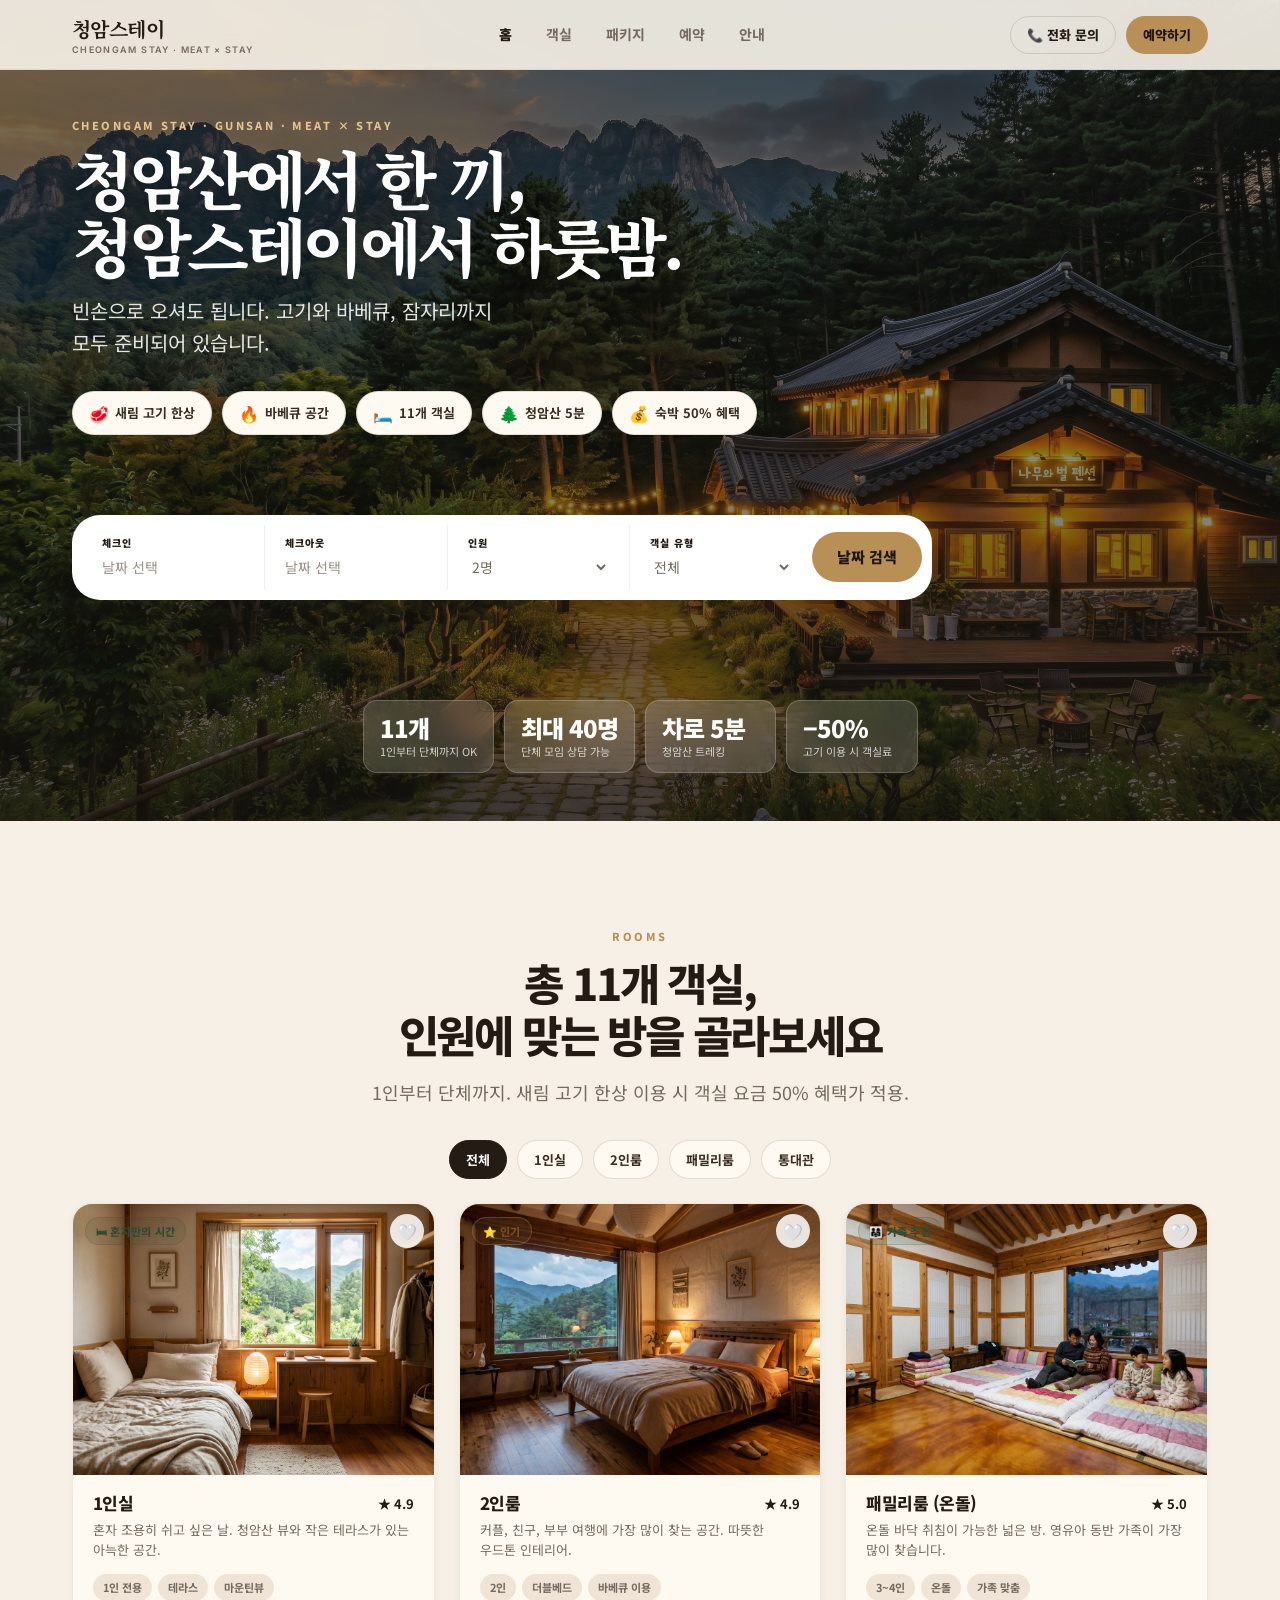
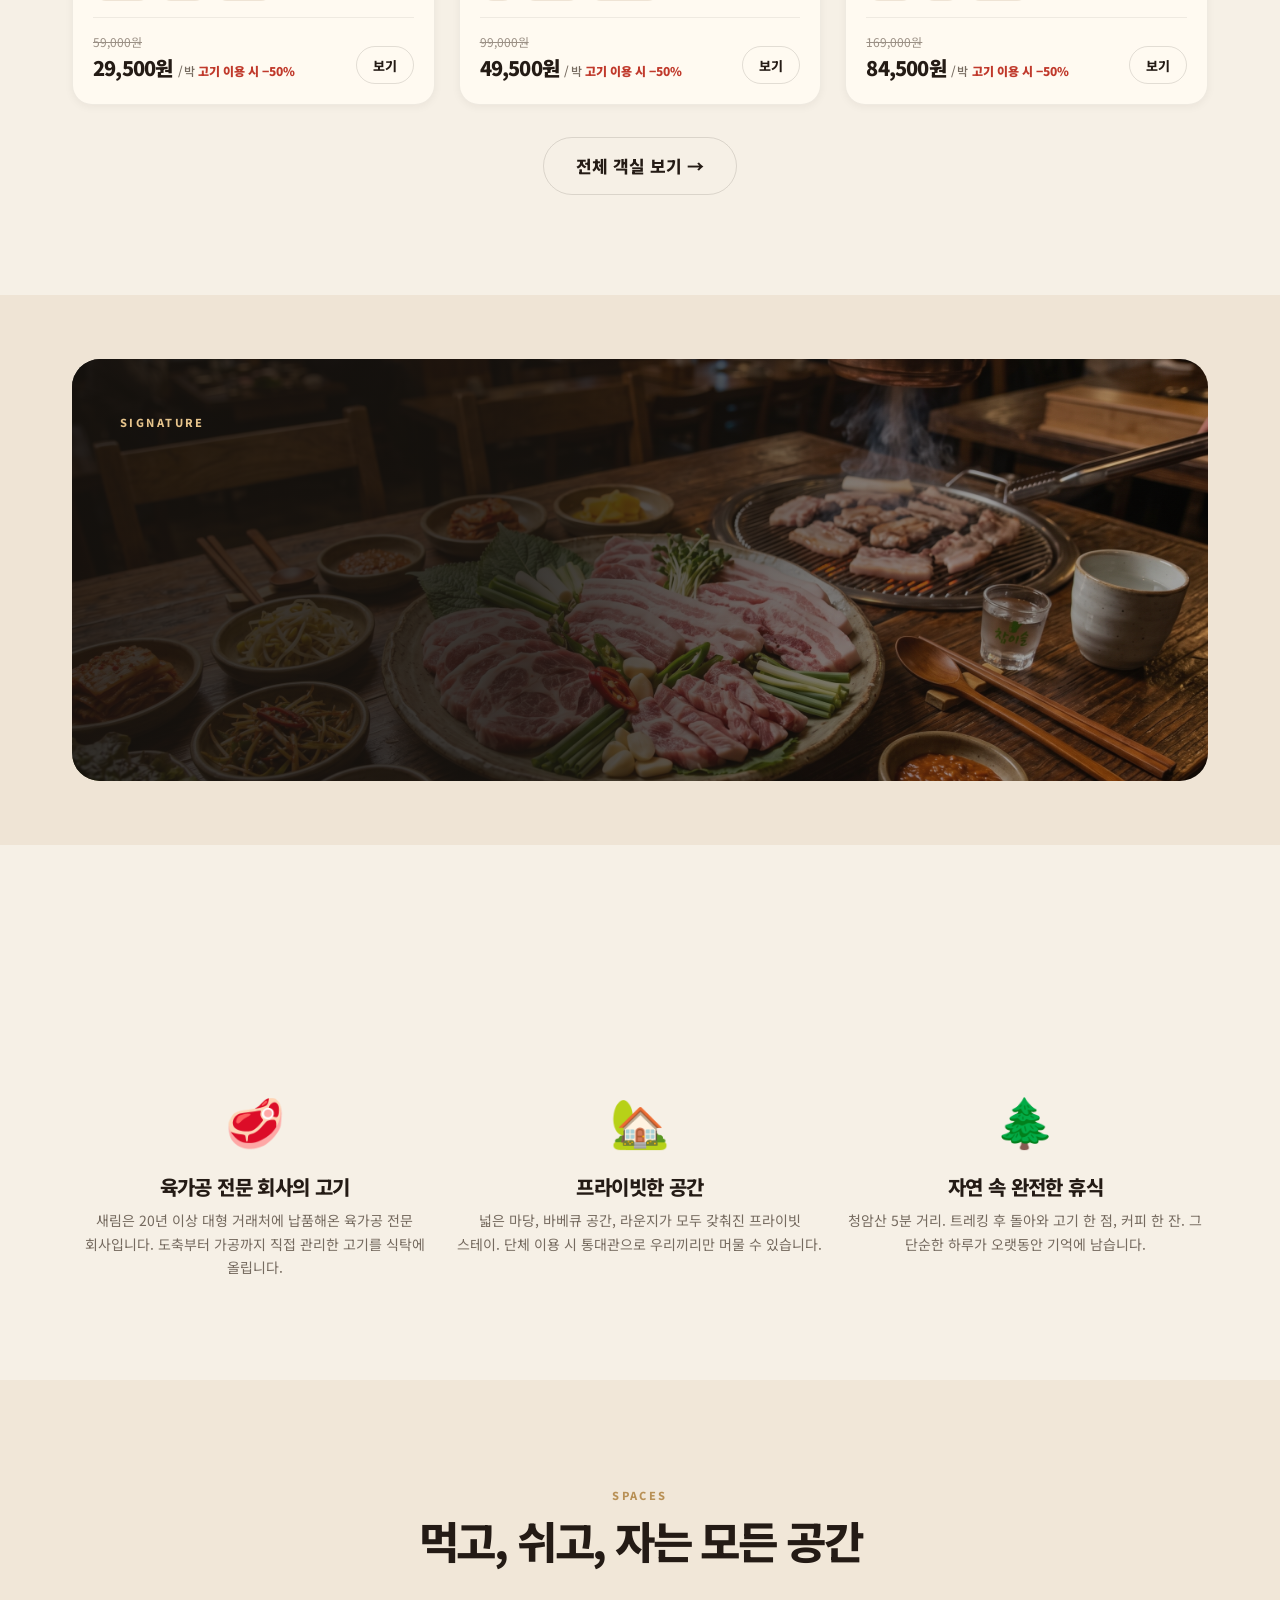
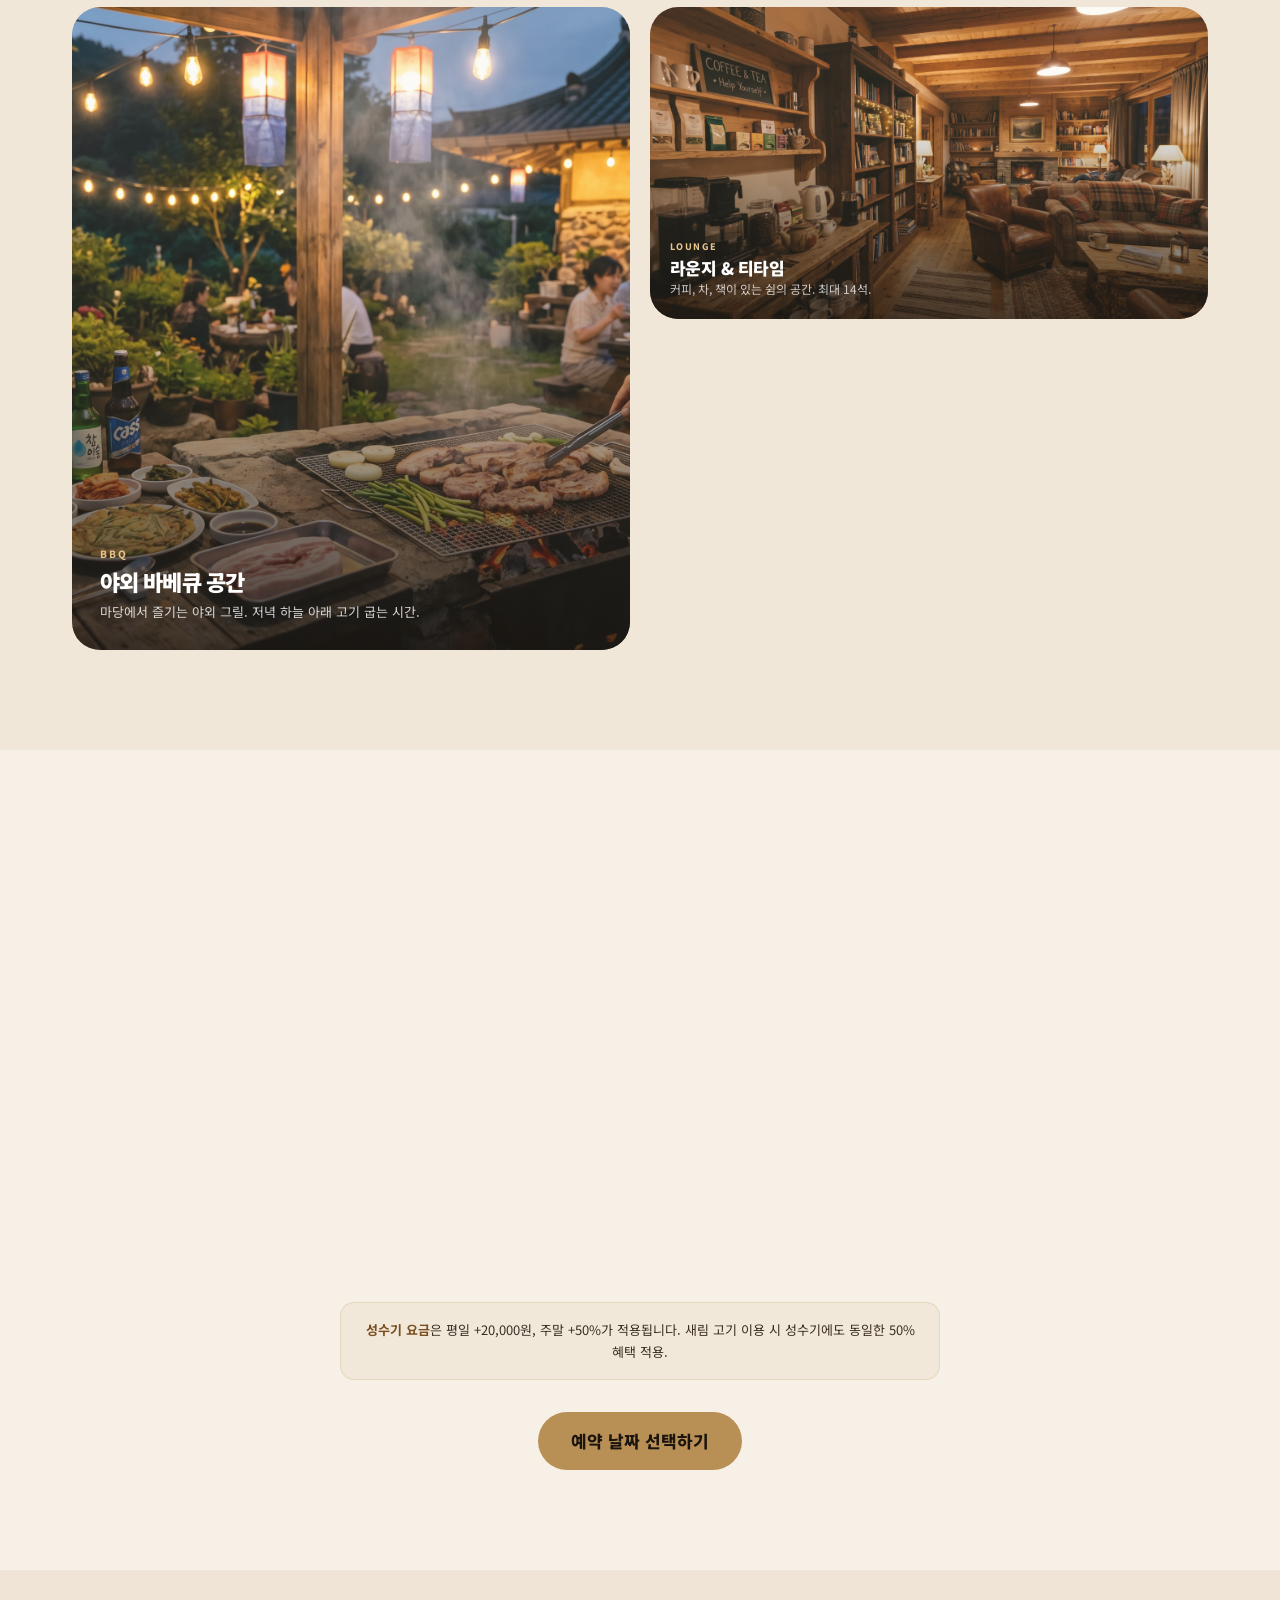
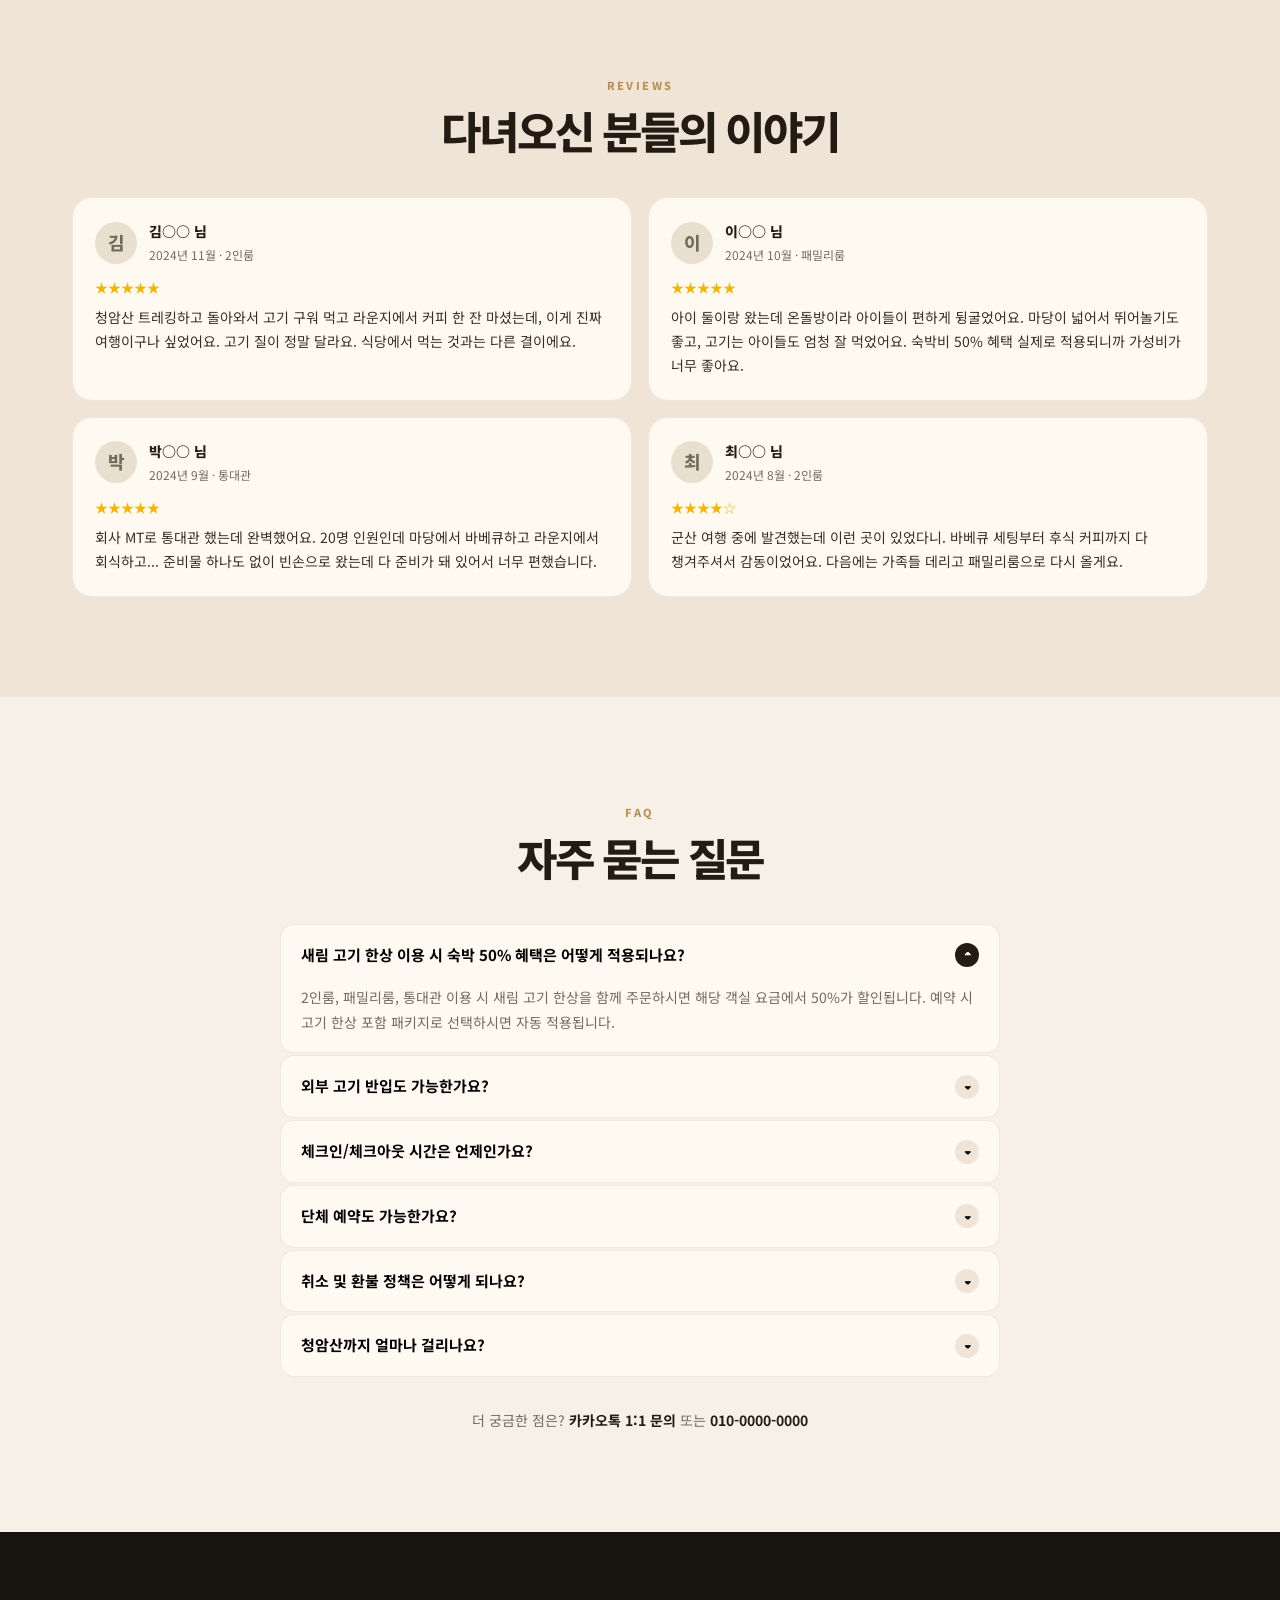
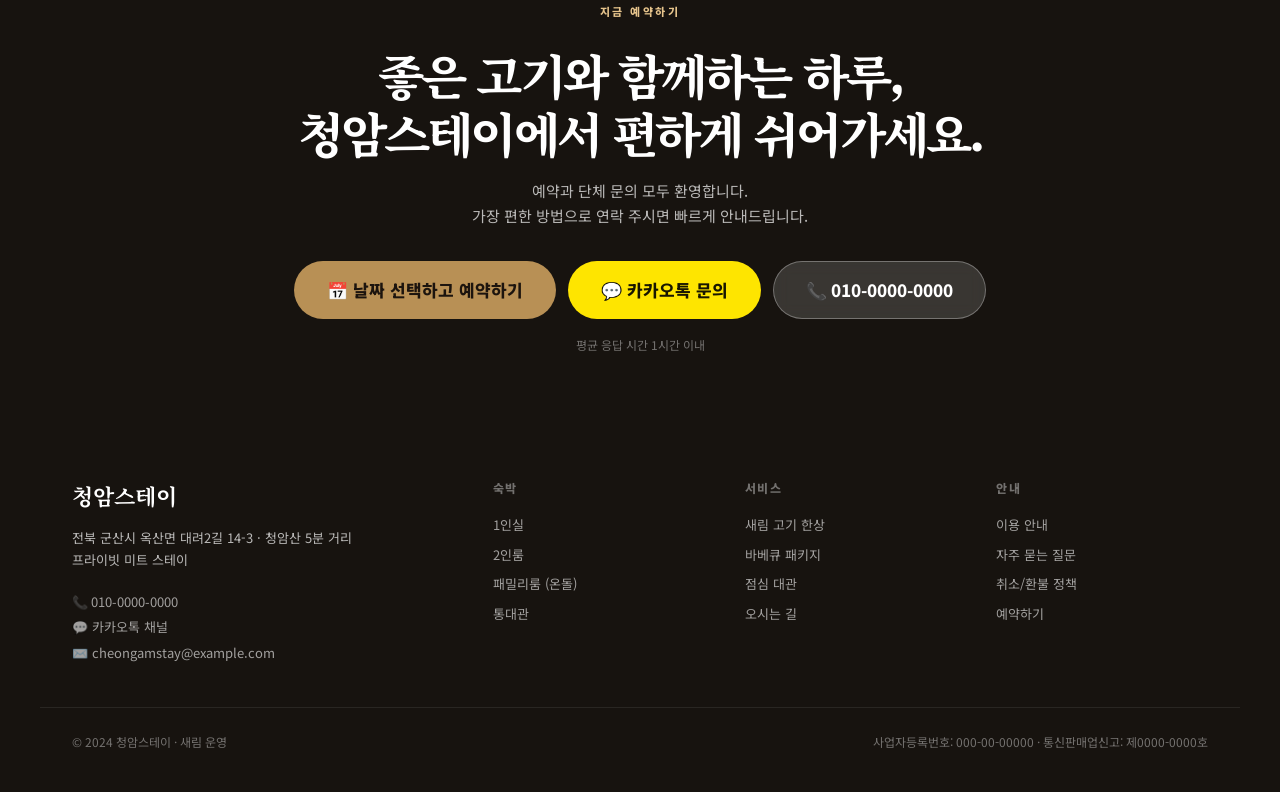
==== commit d9fae58d: "feat: 카카오 오픈채팅 링크 + 실제 주소 반영 - 카카오 문의 링크: https://open.kakao.com/o/ghExKyui 로 일괄 교체 - 주소: 전북 군산시 옥산면" ====
--- a/index.html
+++ b/index.html
@@ -5,7 +5,7 @@
   <meta name="viewport" content="width=device-width, initial-scale=1.0, viewport-fit=cover"/>
   <meta name="theme-color" content="#17130F"/>
   <title>청암스테이 | 청암산 5분 · 프라이빗 미트 스테이</title>
-  <meta name="description" content="군산 옥산리, 청암산 5분 거리. 새림 고기 한상과 함께하는 프라이빗 숙박. 11개 객실, 바베큐 공간, 라운지. 고기 이용 시 숙박 50% 혜택."/>
+  <meta name="description" content="전북 군산시 옥산면 대려2길 14-3, 청암산 5분 거리. 새림 고기 한상과 함께하는 프라이빗 숙박. 11개 객실, 바베큐 공간, 라운지. 고기 이용 시 숙박 50% 혜택."/>
   <meta property="og:title" content="청암스테이 | 좋은 고기와 편안한 하룻밤"/>
   <meta property="og:description" content="청암산 5분 거리, 새림 고기 한상과 숙박이 함께하는 프라이빗 미트 스테이"/>
   <meta property="og:type" content="website"/>
@@ -52,7 +52,7 @@
   <a href="reservation.html">📅 예약하기</a>
   <a href="about.html">ℹ️ 이용 안내</a>
   <a href="tel:010-0000-0000" class="btn btn-gold">📞 전화 문의</a>
-  <a href="https://pf.kakao.com" target="_blank" rel="noopener" class="btn btn-kakao" style="margin-top:0">💬 카카오 문의</a>
+  <a href="https://open.kakao.com/o/ghExKyui" target="_blank" rel="noopener" class="btn btn-kakao" style="margin-top:0">💬 카카오 문의</a>
 </div>
 
 <!-- ============== HERO ============== -->
@@ -555,7 +555,7 @@
 
       <div style="text-align:center;margin-top:32px;font-size:14px;color:var(--muted)">
         더 궁금한 점은?
-        <a href="https://pf.kakao.com" target="_blank" rel="noopener" style="color:var(--ink);font-weight:700">카카오톡 1:1 문의</a>
+        <a href="https://open.kakao.com/o/ghExKyui" target="_blank" rel="noopener" style="color:var(--ink);font-weight:700">카카오톡 1:1 문의</a>
         또는
         <a href="tel:010-0000-0000" style="color:var(--ink);font-weight:700">010-0000-0000</a>
       </div>
@@ -577,7 +577,7 @@
     </p>
     <div class="fade-up" style="display:flex;gap:12px;justify-content:center;flex-wrap:wrap">
       <a href="reservation.html" class="btn btn-gold btn-lg">📅 날짜 선택하고 예약하기</a>
-      <a href="https://pf.kakao.com" target="_blank" rel="noopener" class="btn btn-kakao btn-lg">💬 카카오톡 문의</a>
+      <a href="https://open.kakao.com/o/ghExKyui" target="_blank" rel="noopener" class="btn btn-kakao btn-lg">💬 카카오톡 문의</a>
       <a href="tel:010-0000-0000" class="btn btn-ghost btn-lg">📞 010-0000-0000</a>
     </div>
     <p class="fade-up" style="color:rgba(255,255,255,.4);font-size:12px;margin-top:16px">평균 응답 시간 1시간 이내</p>
@@ -591,10 +591,10 @@
   <div class="footer-inner">
     <div class="footer-brand">
       <div class="footer-logo">청암스테이</div>
-      <p class="footer-desc">전북 군산 옥산리 · 청암산 5분 거리<br/>프라이빗 미트 스테이</p>
+      <p class="footer-desc">전북 군산시 옥산면 대려2길 14-3 · 청암산 5분 거리<br/>프라이빗 미트 스테이</p>
       <div class="footer-contact">
         <a href="tel:010-0000-0000">📞 010-0000-0000</a>
-        <a href="https://pf.kakao.com" target="_blank">💬 카카오톡 채널</a>
+        <a href="https://open.kakao.com/o/ghExKyui" target="_blank">💬 카카오톡 채널</a>
         <a href="mailto:cheongamstay@example.com">✉️ cheongamstay@example.com</a>
       </div>
     </div>
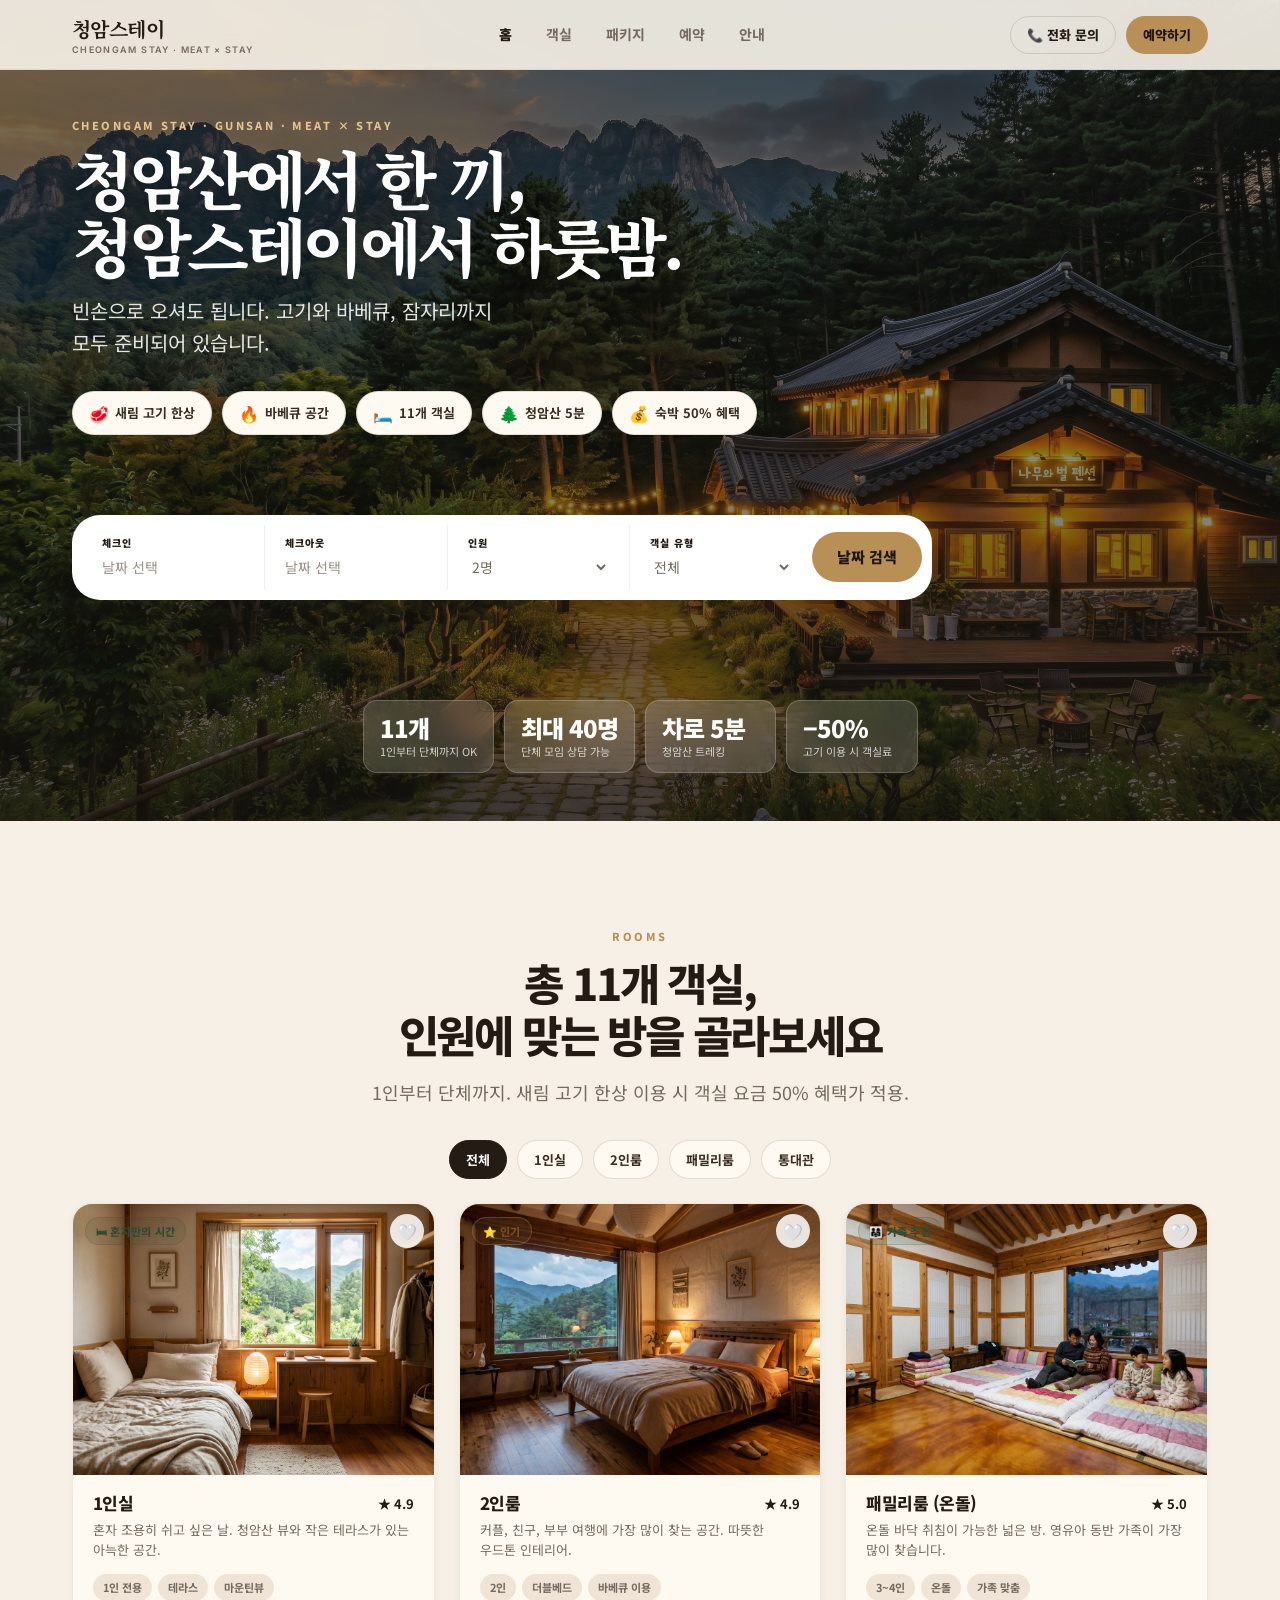
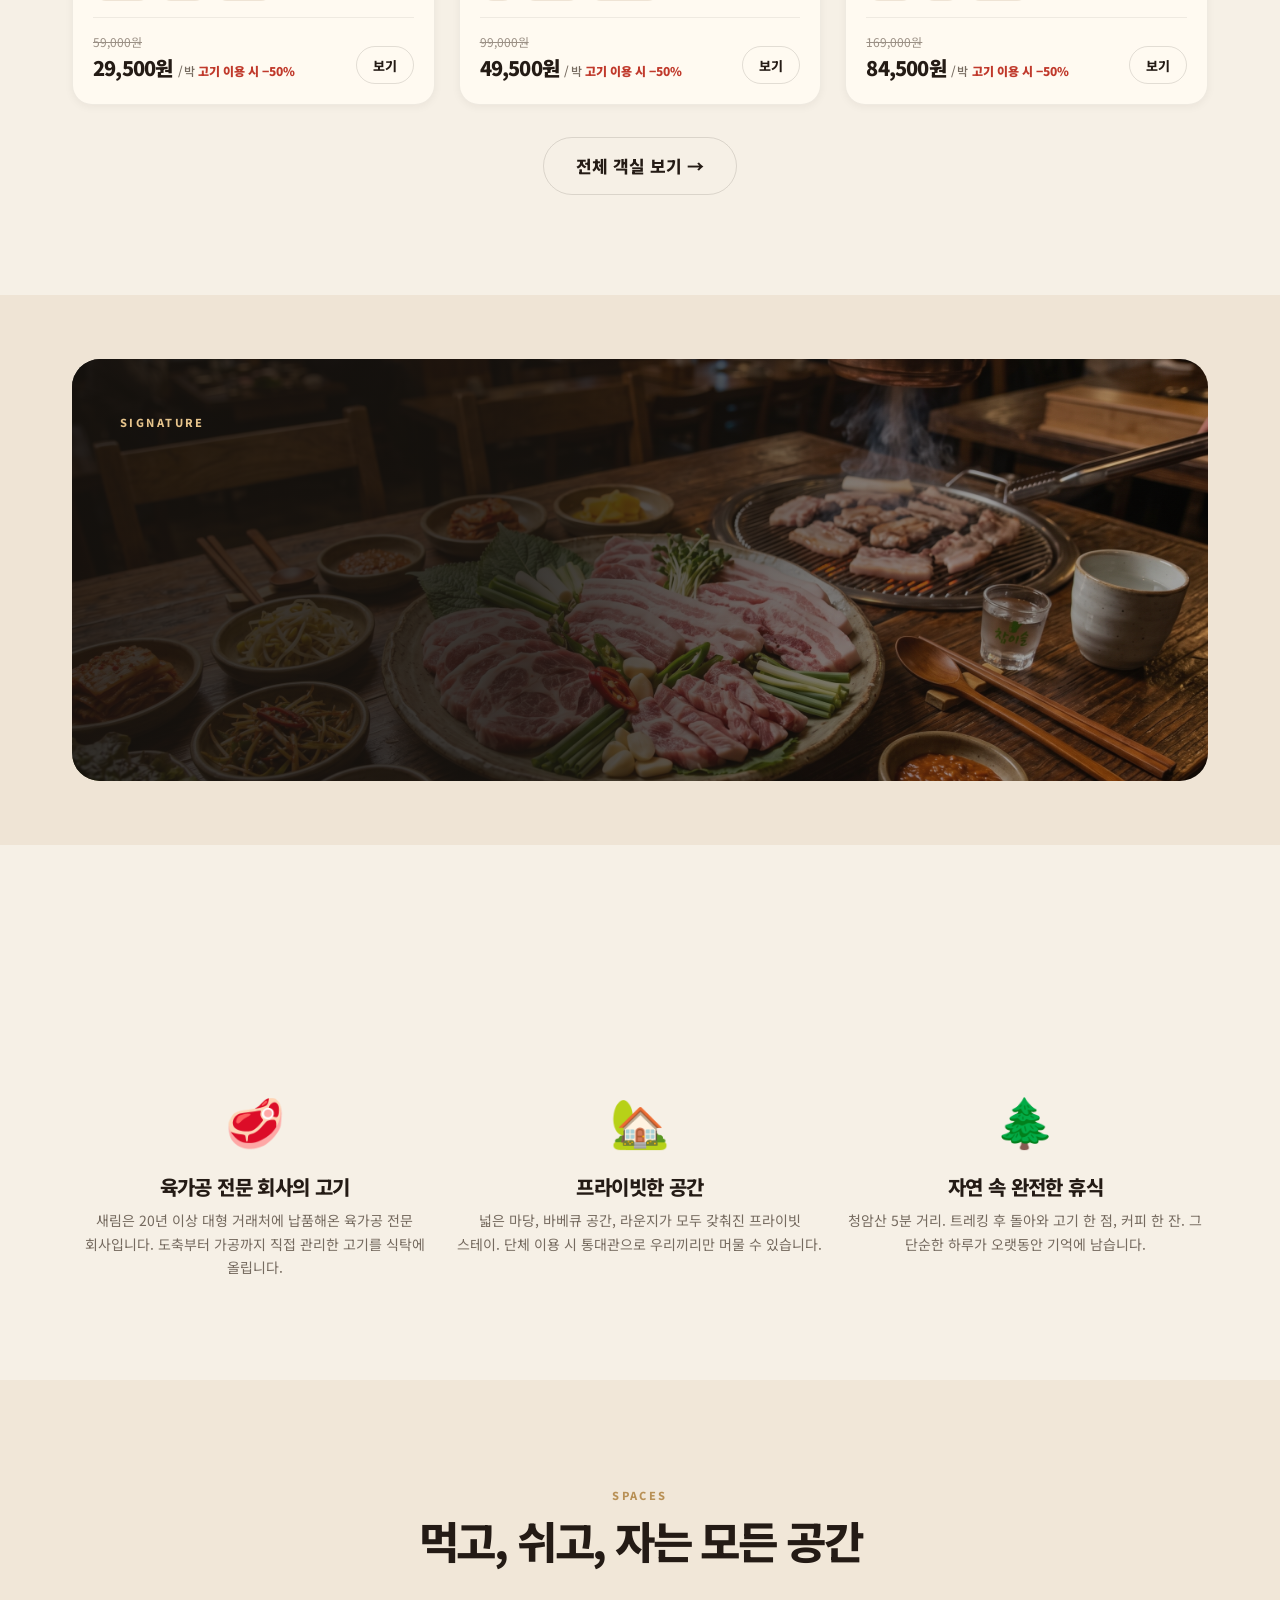
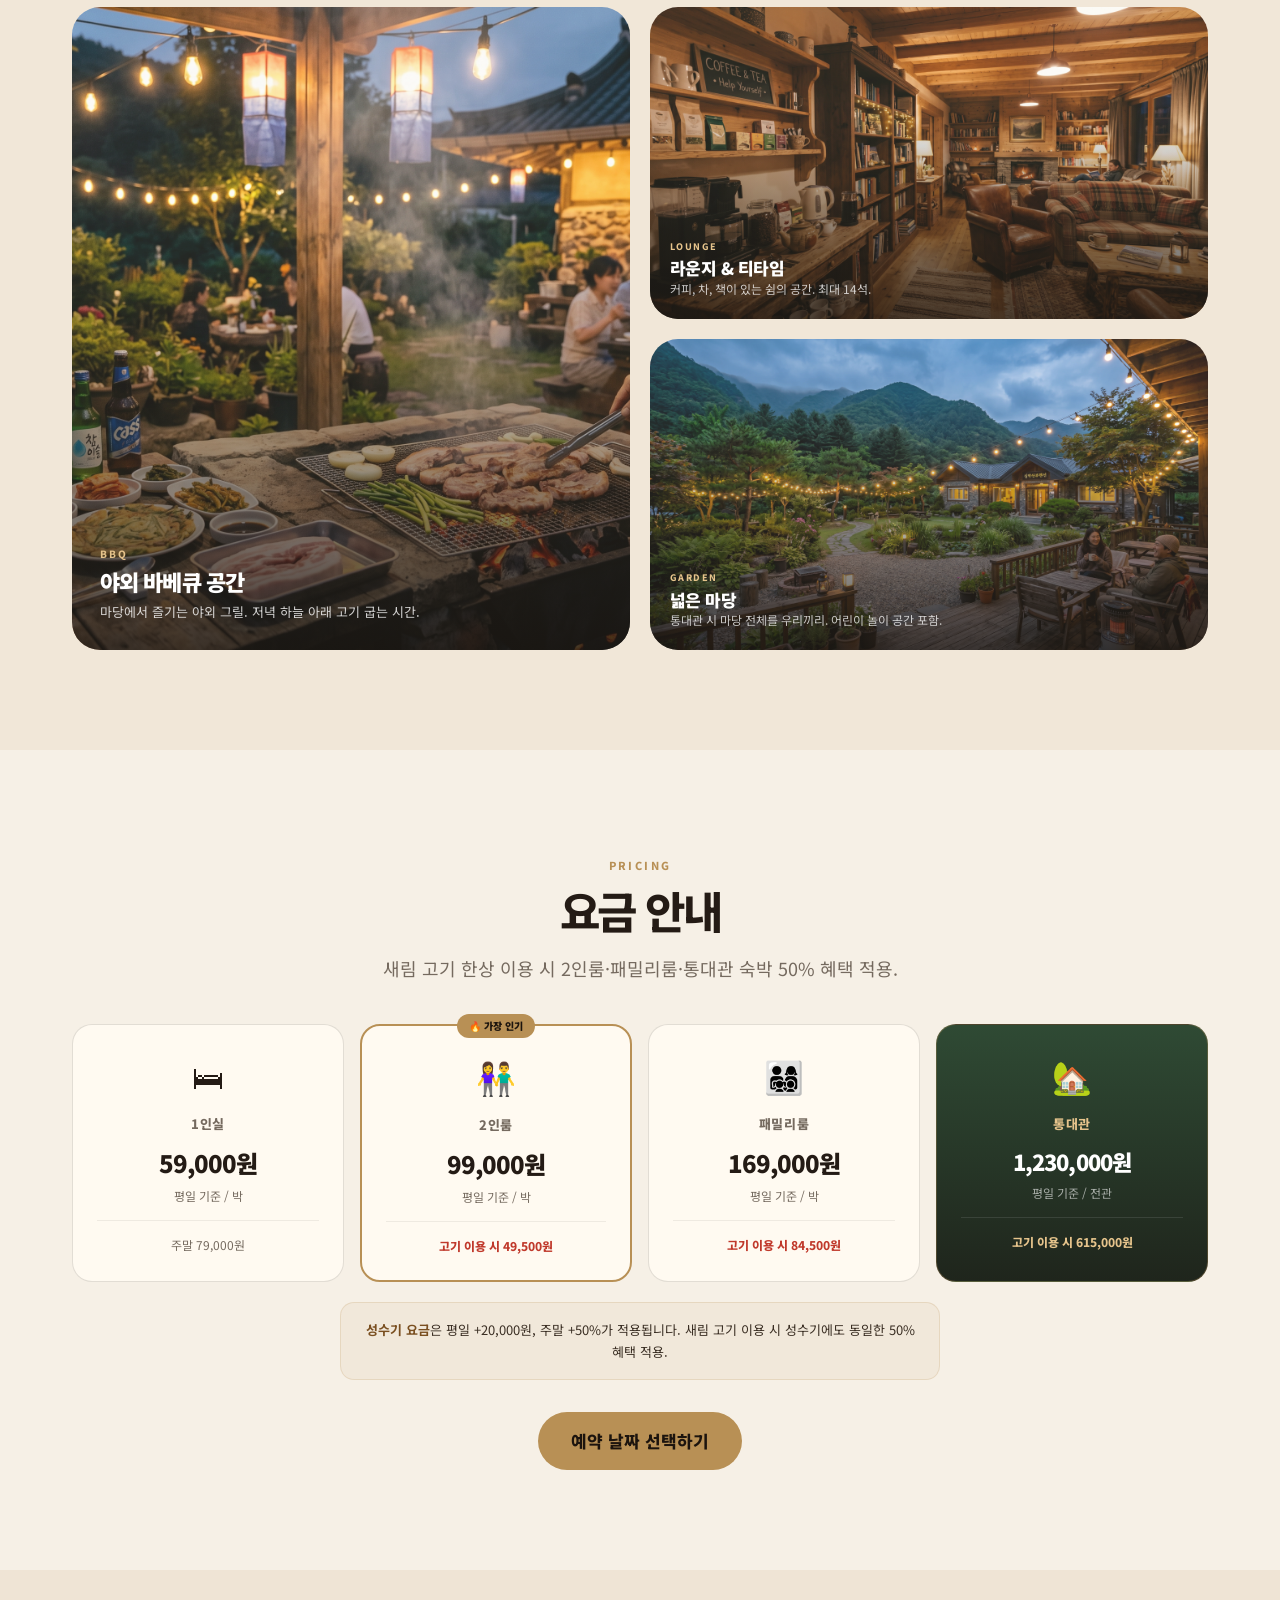
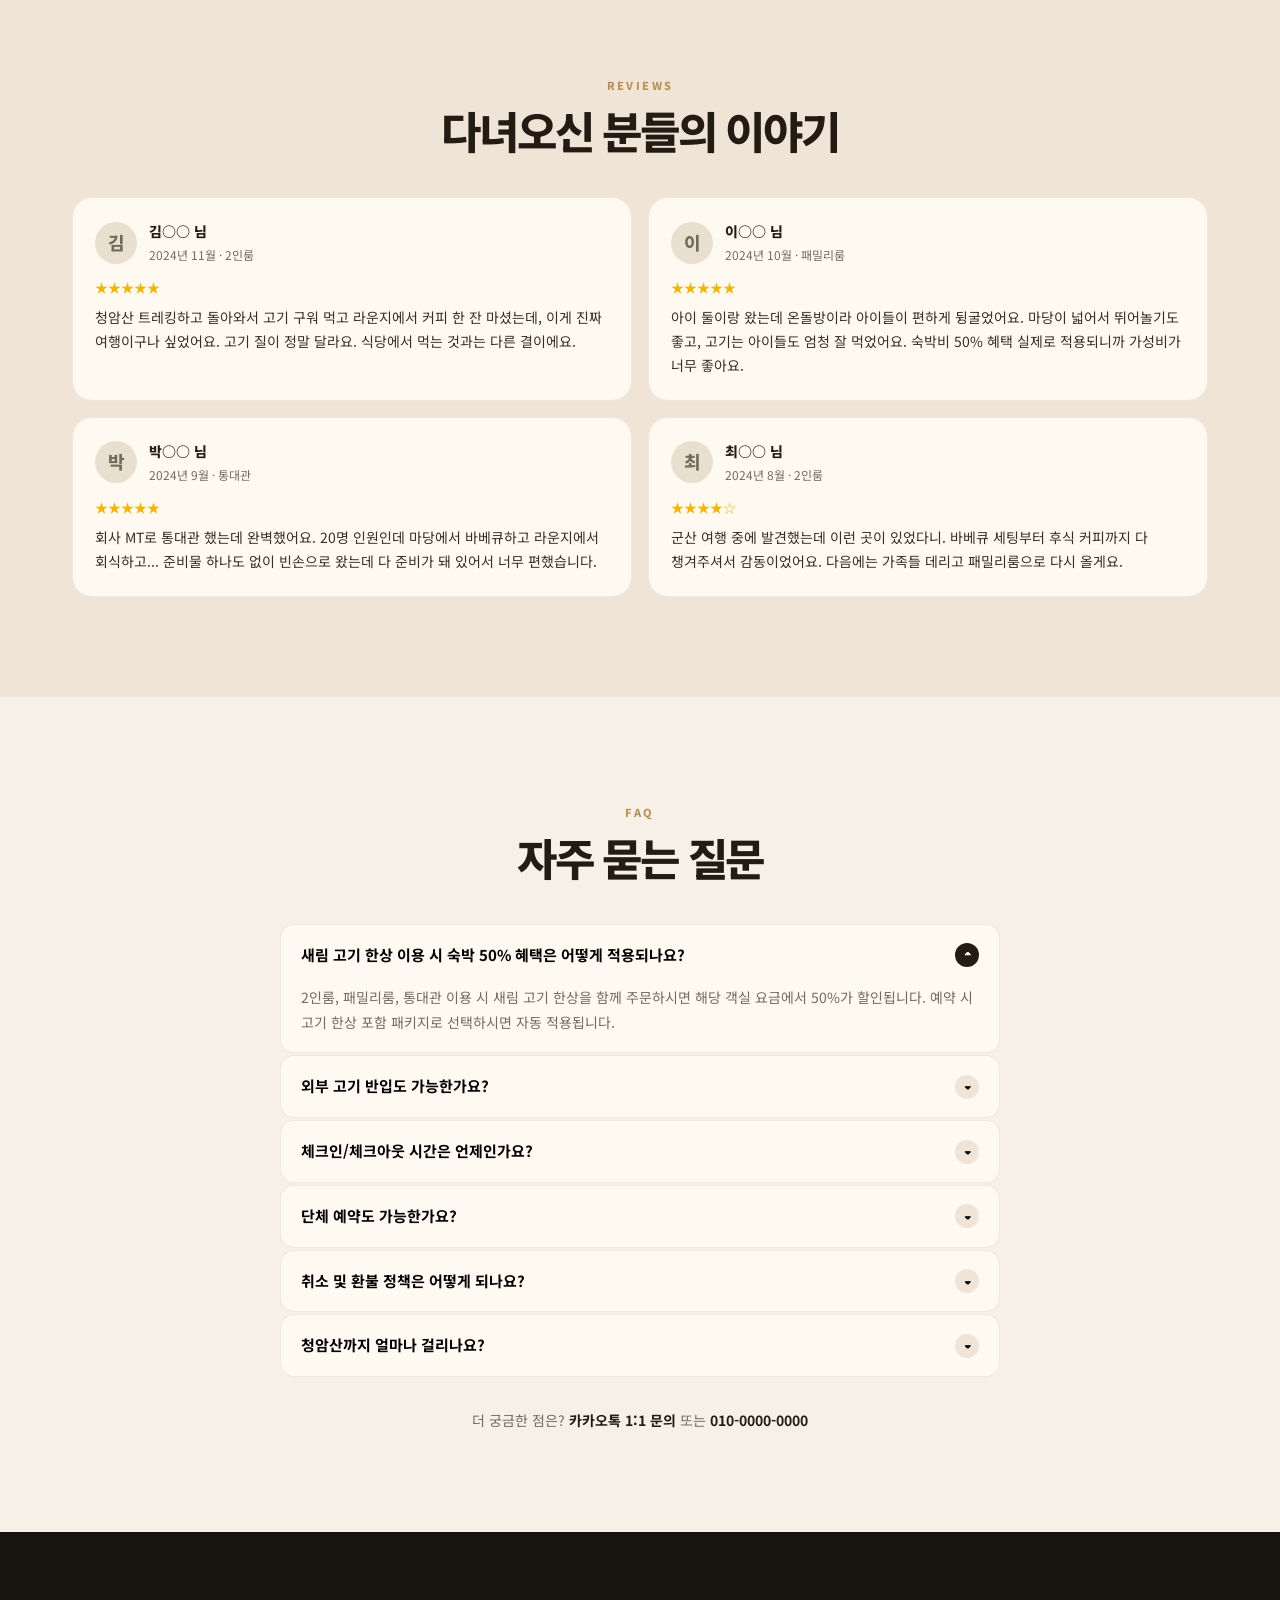
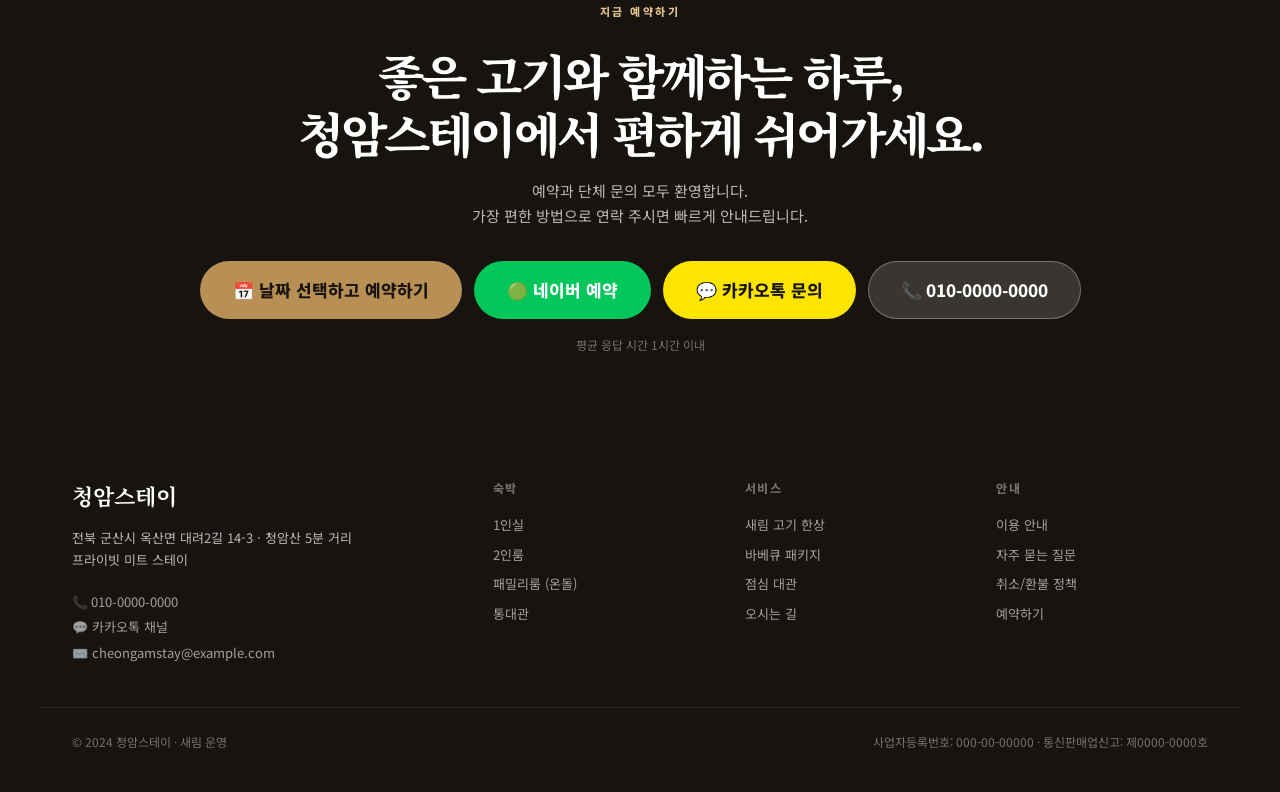
==== commit 08f533aa: "feat: 네이버 예약 바로가기 버튼 추가 - 메인 페이지 최종 CTA - about.html 문의 섹션 - reservation.html 예약 카드 - room-detail.ht" ====
--- a/index.html
+++ b/index.html
@@ -577,6 +577,7 @@
     </p>
     <div class="fade-up" style="display:flex;gap:12px;justify-content:center;flex-wrap:wrap">
       <a href="reservation.html" class="btn btn-gold btn-lg">📅 날짜 선택하고 예약하기</a>
+      <a href="https://booking.naver.com/" target="_blank" rel="noopener" class="btn btn-naver btn-lg">🟢 네이버 예약</a>
       <a href="https://open.kakao.com/o/ghExKyui" target="_blank" rel="noopener" class="btn btn-kakao btn-lg">💬 카카오톡 문의</a>
       <a href="tel:010-0000-0000" class="btn btn-ghost btn-lg">📞 010-0000-0000</a>
     </div>
--- a/css/style.css
+++ b/css/style.css
@@ -193,6 +193,9 @@
 .btn-kakao { background: #FEE500; color: #181600; }
 .btn-kakao:hover { background: #ffd900; }
 
+.btn-naver { background: #03C75A; color: #fff; }
+.btn-naver:hover { background: #02b350; }
+
 /* ============================================================
    NAVIGATION
    ============================================================ */
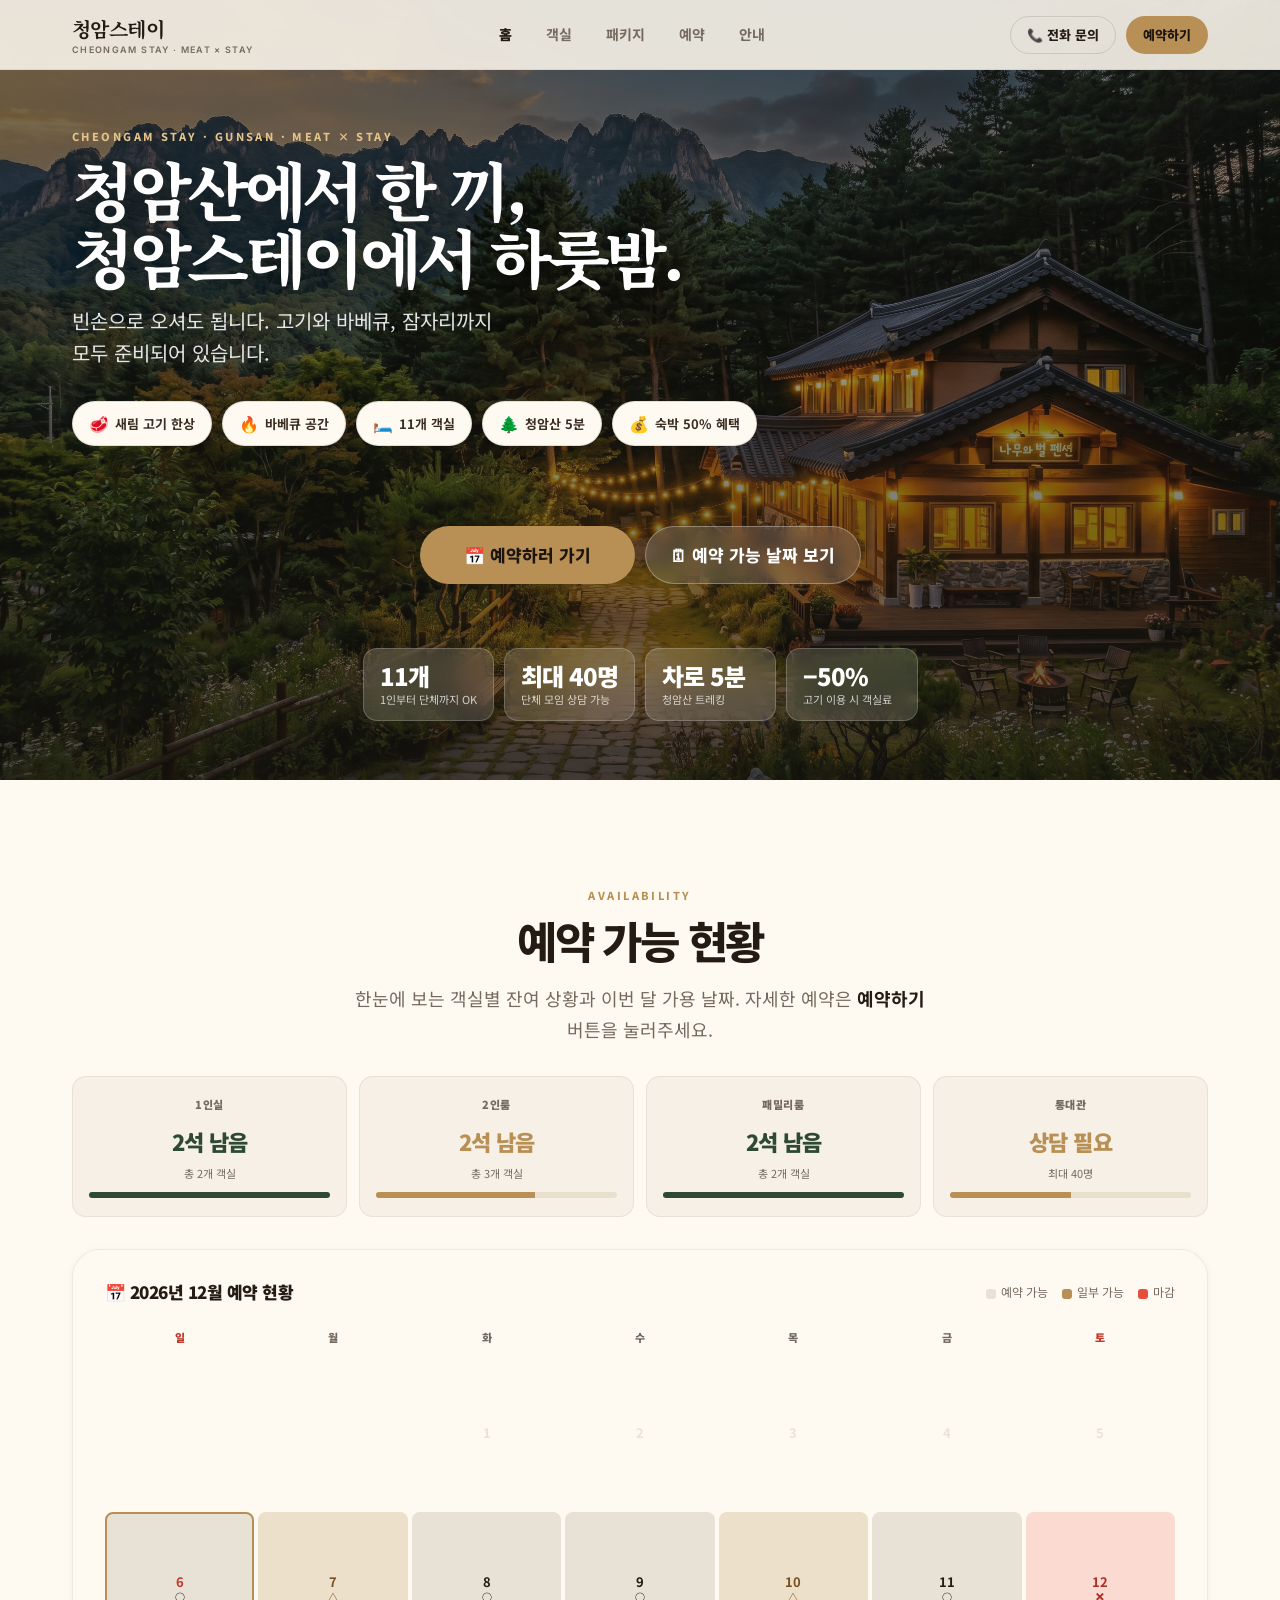
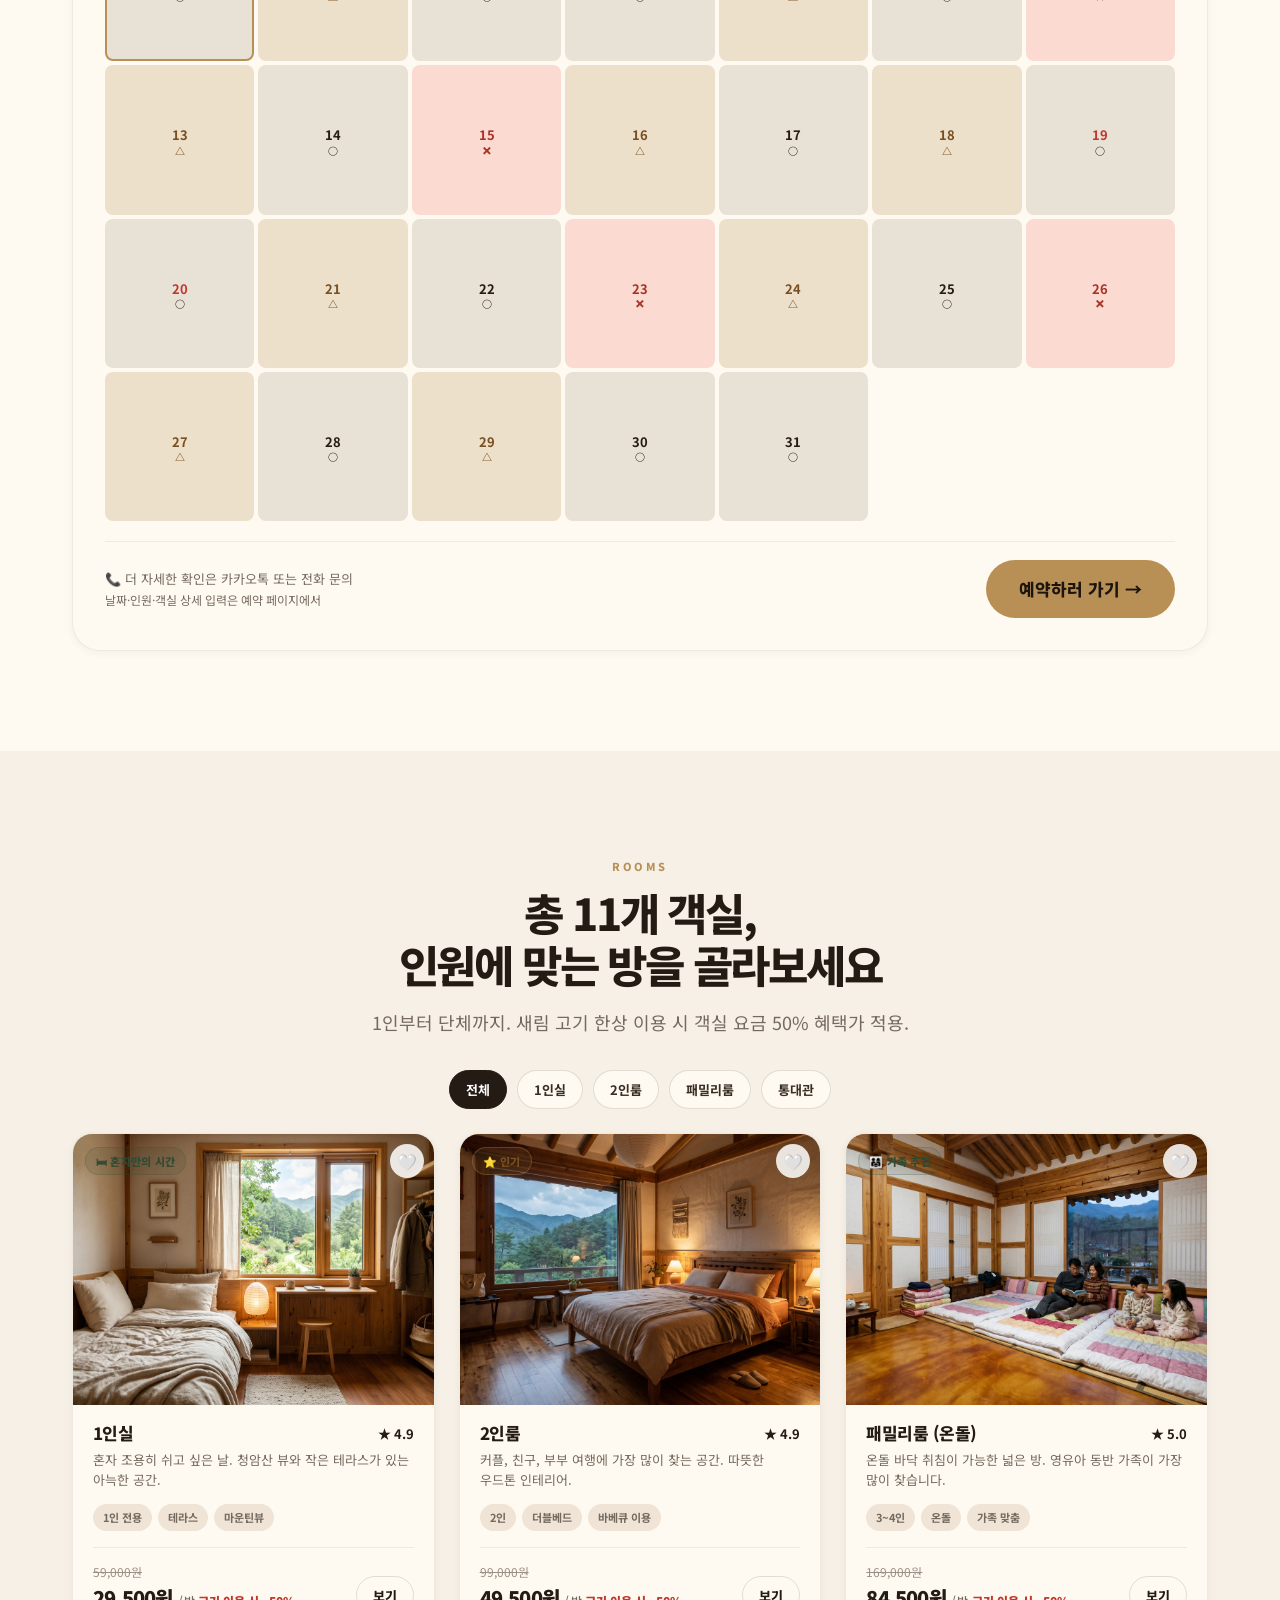
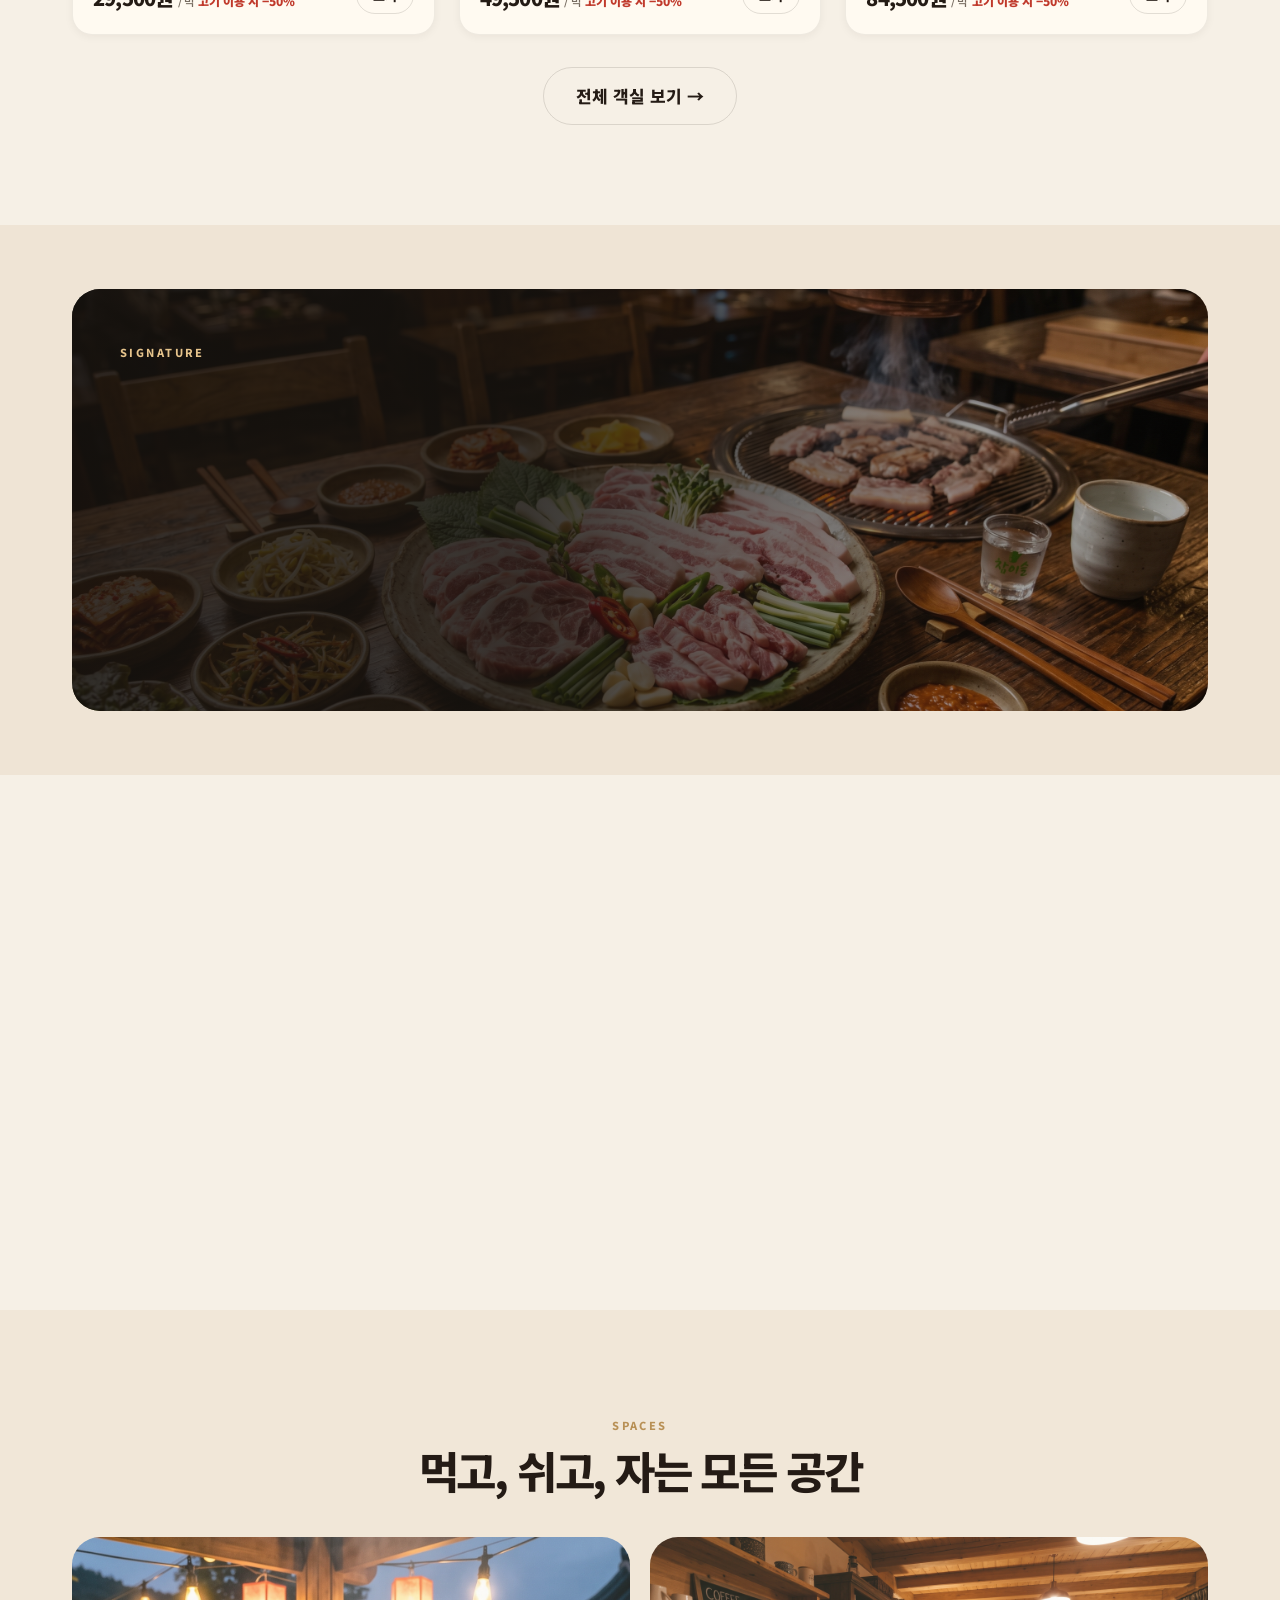
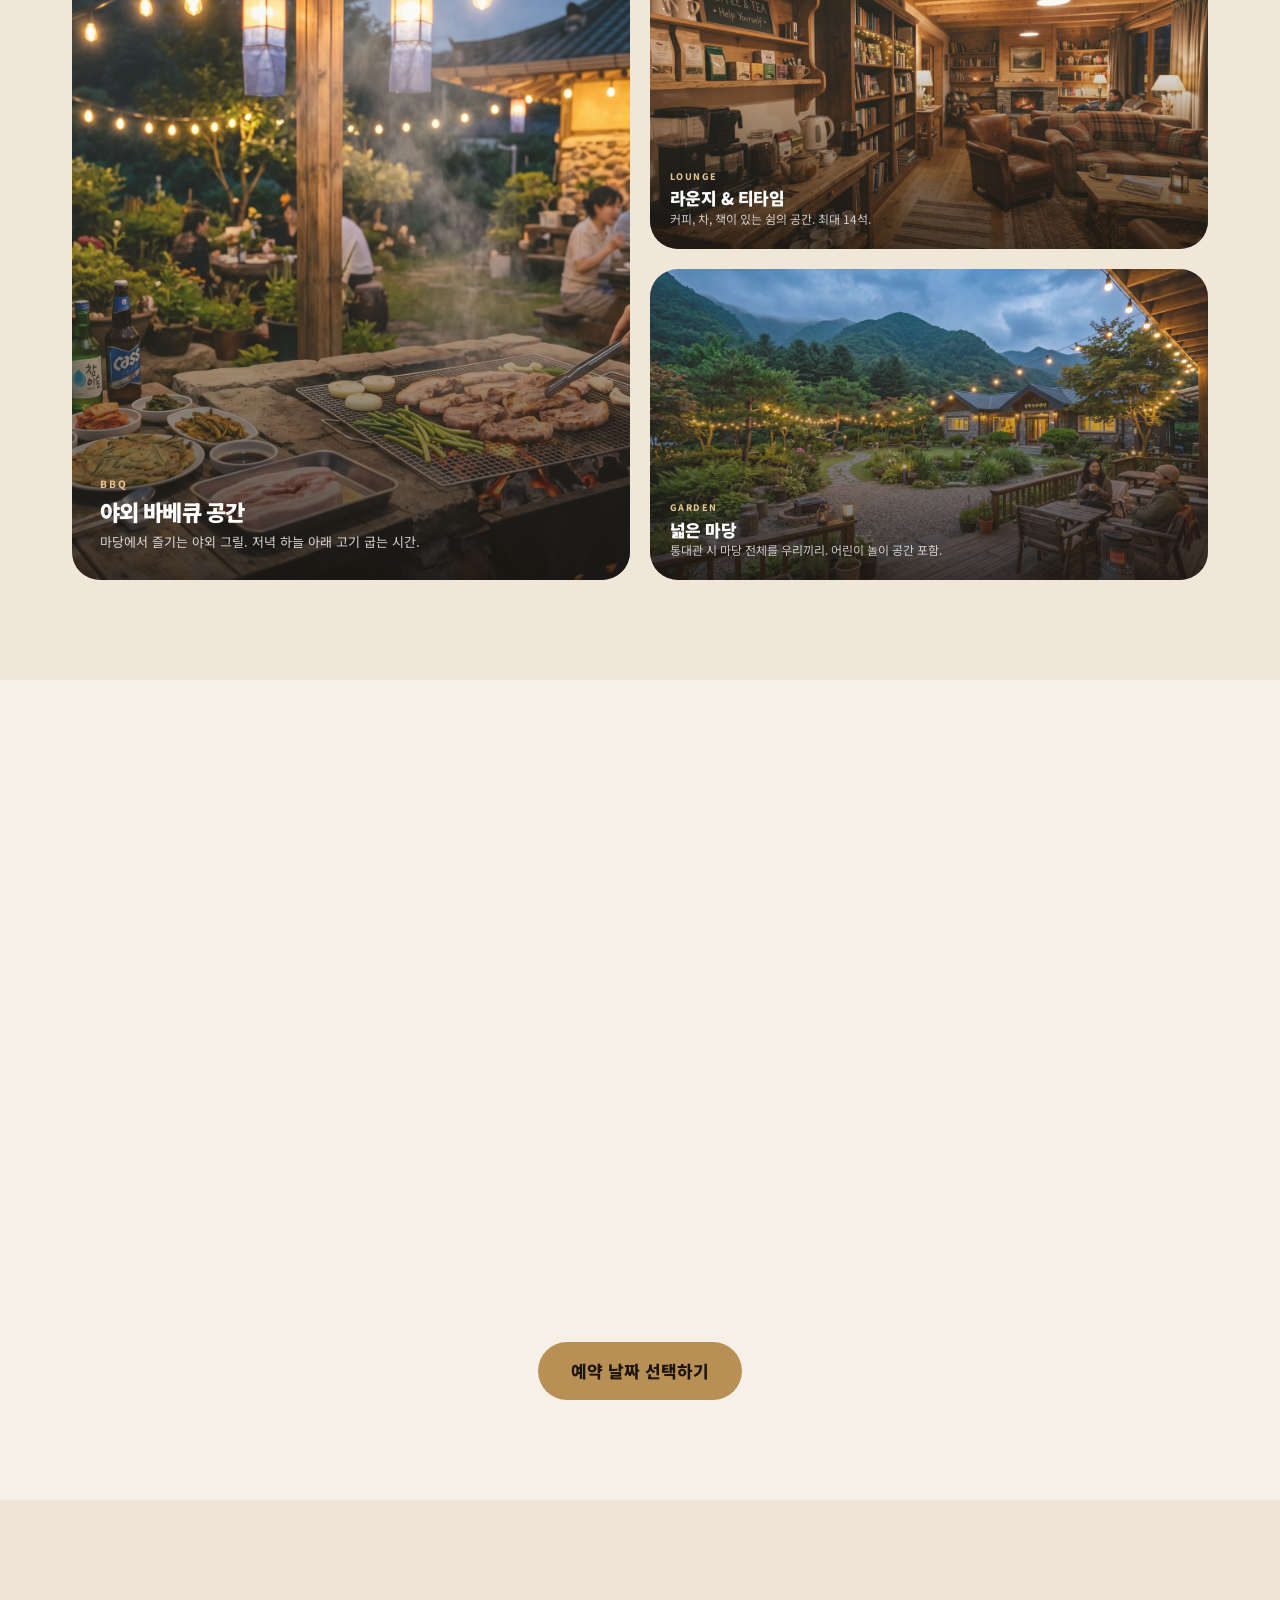
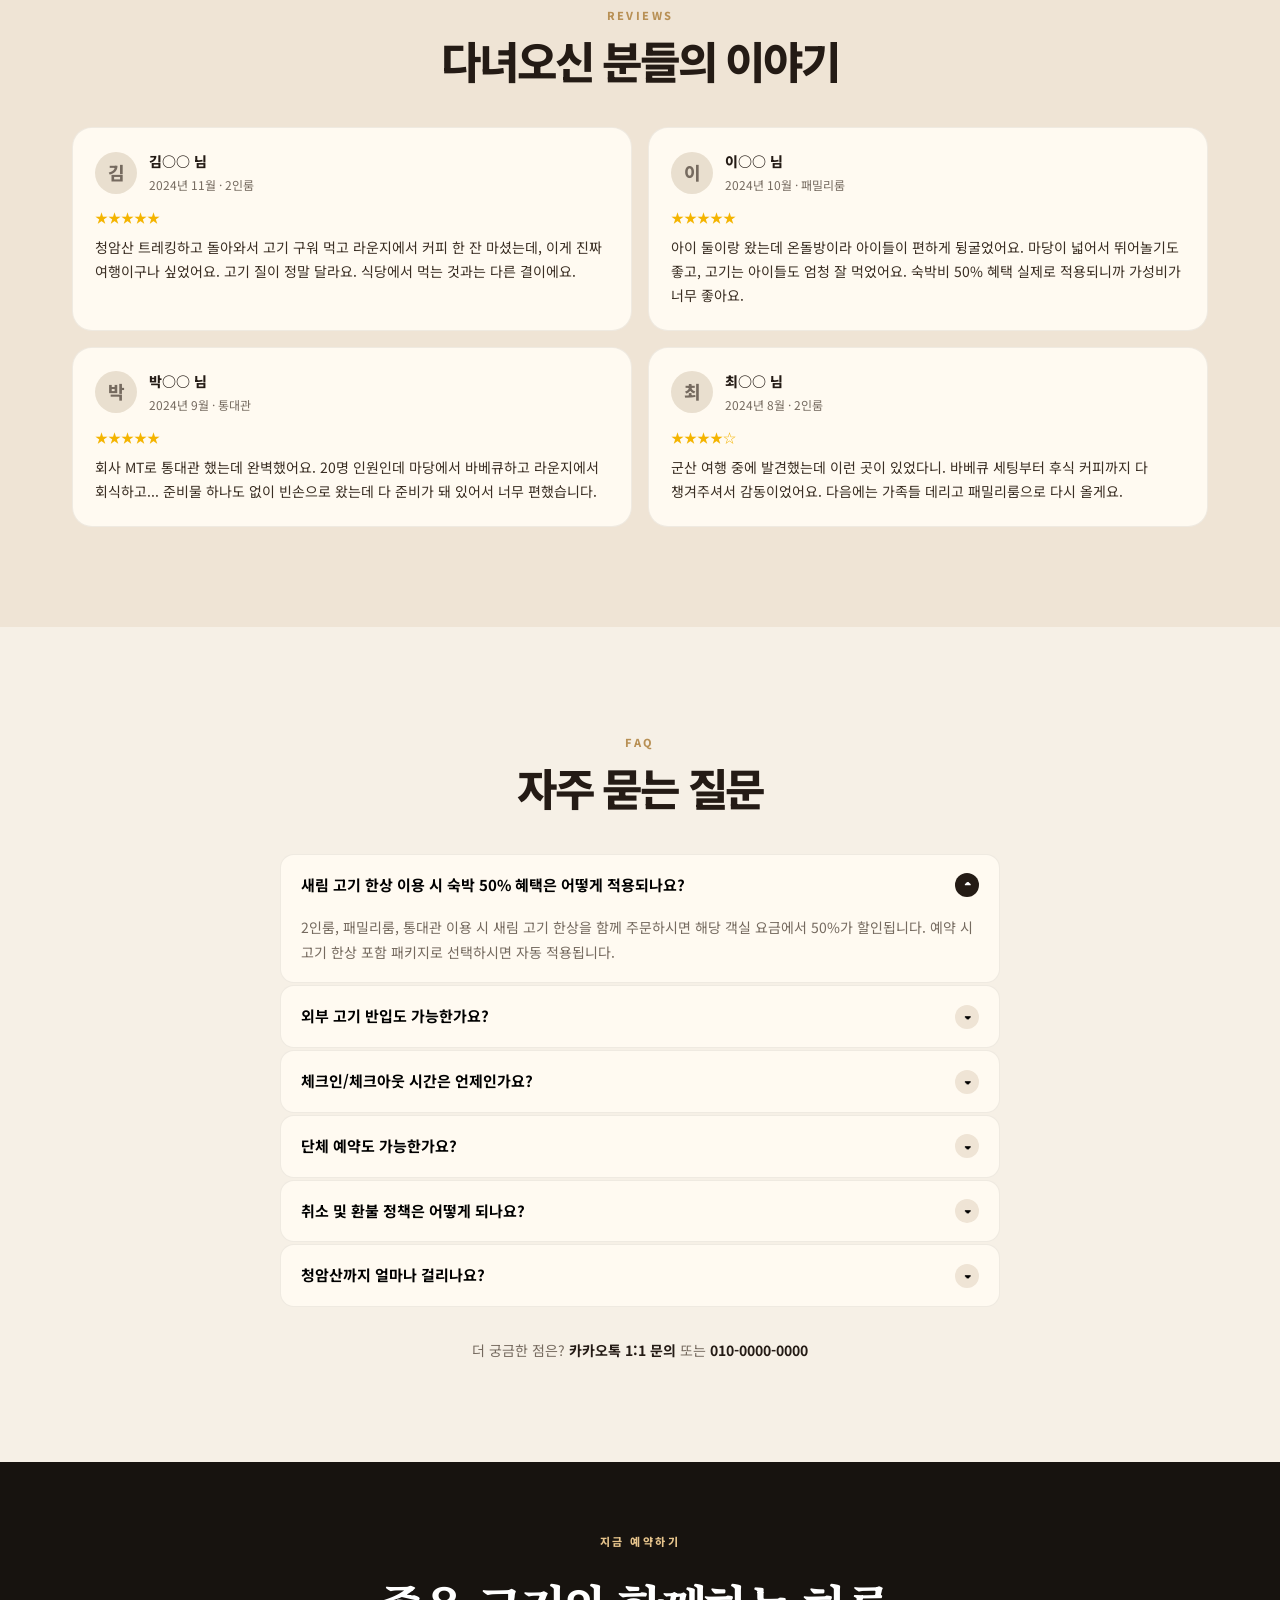
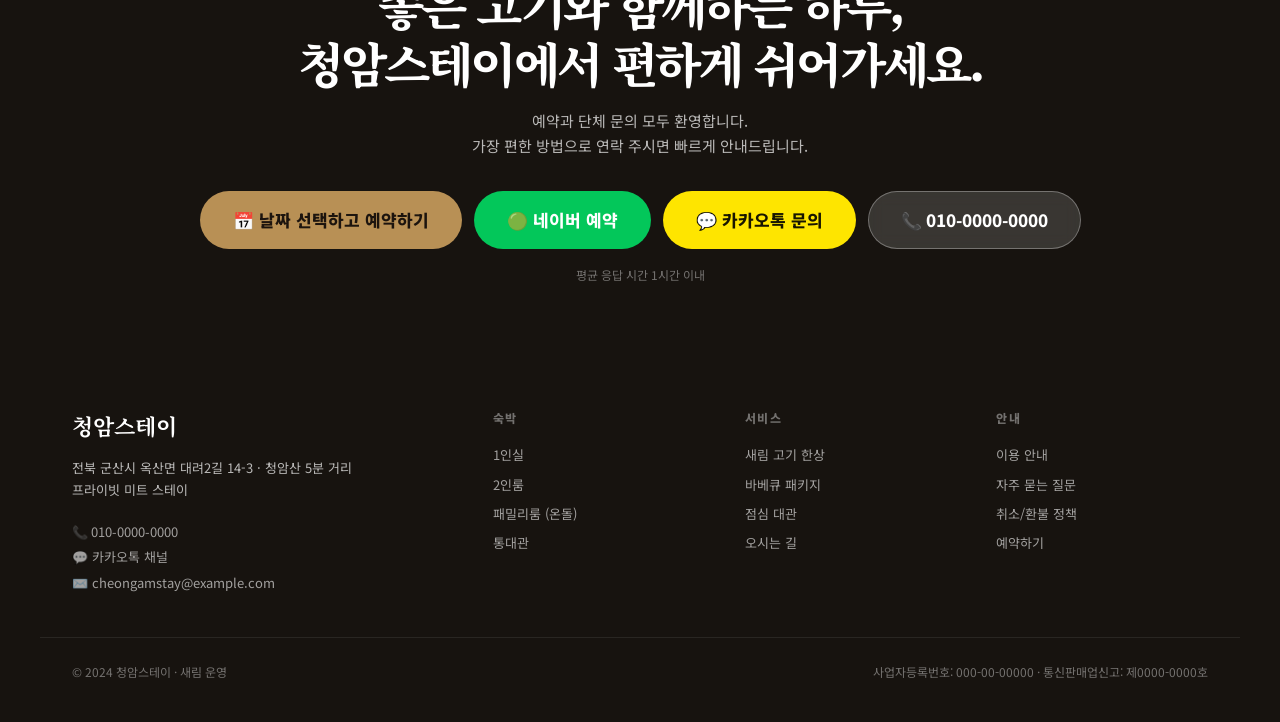
==== commit fd0cb7fe: "refactor: 메인 페이지 UX 개선 — 검색바 제거, 예약 가능 현황으로 대체 기존: 메인 검색바에서 날짜 입력 → 다음 단계 모호 변경: - 메인 hero에 '예약하러 가기" ====
--- a/index.html
+++ b/index.html
@@ -73,38 +73,15 @@
     </div>
   </div>
 
-  <!-- Hero Search Bar -->
-  <div class="hero-search-wrap">
-    <div class="search-bar fade-up">
-      <div class="search-field">
-        <label>체크인</label>
-        <input type="text" placeholder="날짜 선택" id="searchCheckin" readonly/>
-      </div>
-      <div class="search-field">
-        <label>체크아웃</label>
-        <input type="text" placeholder="날짜 선택" id="searchCheckout" readonly/>
-      </div>
-      <div class="search-field">
-        <label>인원</label>
-        <select>
-          <option>2명</option>
-          <option>3명</option>
-          <option>4명</option>
-          <option>5~10명</option>
-          <option>10명 이상</option>
-        </select>
-      </div>
-      <div class="search-field">
-        <label>객실 유형</label>
-        <select>
-          <option>전체</option>
-          <option>1인실</option>
-          <option>2인룸</option>
-          <option>패밀리룸</option>
-          <option>통대관</option>
-        </select>
-      </div>
-      <a href="reservation.html" class="btn btn-gold" style="flex-shrink:0">날짜 검색</a>
+  <!-- Hero CTA Buttons -->
+  <div class="wrap" style="position:relative;z-index:2;padding-bottom:24px">
+    <div class="fade-up" style="display:flex;gap:10px;flex-wrap:wrap;max-width:600px">
+      <a href="reservation.html" class="btn btn-gold btn-lg" style="flex:1;min-width:200px">
+        📅 예약하러 가기
+      </a>
+      <a href="#availability" class="btn btn-ghost btn-lg" style="flex:1;min-width:200px">
+        🗓 예약 가능 날짜 보기
+      </a>
     </div>
   </div>
 
@@ -130,6 +107,81 @@
     </div>
   </div>
 </header>
+
+<!-- ============================================================
+     AVAILABILITY — 예약 가능 현황 (메인의 검색바를 대체)
+     ============================================================ -->
+<section class="section" id="availability" style="background:var(--paper)">
+  <div class="wrap">
+    <div class="center" style="margin-bottom:32px">
+      <div class="eyebrow fade-up">AVAILABILITY</div>
+      <h2 class="section-title fade-up">예약 가능 현황</h2>
+      <p class="section-lead fade-up">한눈에 보는 객실별 잔여 상황과 이번 달 가용 날짜. 자세한 예약은 <strong style="color:var(--ink)">예약하기</strong> 버튼을 눌러주세요.</p>
+    </div>
+
+    <!-- 객실별 남은 자리 -->
+    <div class="fade-up" style="display:grid;grid-template-columns:repeat(4,1fr);gap:12px;margin-bottom:32px" id="availability-rooms">
+      <div style="background:var(--bg);border-radius:var(--r-md);border:1px solid var(--line-soft);padding:18px 16px;text-align:center">
+        <div style="font-size:11px;font-weight:900;letter-spacing:.06em;color:var(--muted);text-transform:uppercase;margin-bottom:10px">1인실</div>
+        <div style="font-size:22px;font-weight:900;letter-spacing:-.03em;color:var(--green);margin-bottom:4px">2석 남음</div>
+        <div style="font-size:11px;color:var(--muted)">총 2개 객실</div>
+        <div style="margin-top:10px;height:6px;background:var(--bg-deep);border-radius:99px;overflow:hidden">
+          <div style="height:100%;width:100%;background:var(--green)"></div>
+        </div>
+      </div>
+      <div style="background:var(--bg);border-radius:var(--r-md);border:1px solid var(--line-soft);padding:18px 16px;text-align:center">
+        <div style="font-size:11px;font-weight:900;letter-spacing:.06em;color:var(--muted);text-transform:uppercase;margin-bottom:10px">2인룸</div>
+        <div style="font-size:22px;font-weight:900;letter-spacing:-.03em;color:var(--gold);margin-bottom:4px">2석 남음</div>
+        <div style="font-size:11px;color:var(--muted)">총 3개 객실</div>
+        <div style="margin-top:10px;height:6px;background:var(--bg-deep);border-radius:99px;overflow:hidden">
+          <div style="height:100%;width:66%;background:var(--gold)"></div>
+        </div>
+      </div>
+      <div style="background:var(--bg);border-radius:var(--r-md);border:1px solid var(--line-soft);padding:18px 16px;text-align:center">
+        <div style="font-size:11px;font-weight:900;letter-spacing:.06em;color:var(--muted);text-transform:uppercase;margin-bottom:10px">패밀리룸</div>
+        <div style="font-size:22px;font-weight:900;letter-spacing:-.03em;color:var(--green);margin-bottom:4px">2석 남음</div>
+        <div style="font-size:11px;color:var(--muted)">총 2개 객실</div>
+        <div style="margin-top:10px;height:6px;background:var(--bg-deep);border-radius:99px;overflow:hidden">
+          <div style="height:100%;width:100%;background:var(--green)"></div>
+        </div>
+      </div>
+      <div style="background:var(--bg);border-radius:var(--r-md);border:1px solid var(--line-soft);padding:18px 16px;text-align:center">
+        <div style="font-size:11px;font-weight:900;letter-spacing:.06em;color:var(--muted);text-transform:uppercase;margin-bottom:10px">통대관</div>
+        <div style="font-size:22px;font-weight:900;letter-spacing:-.03em;color:var(--gold);margin-bottom:4px">상담 필요</div>
+        <div style="font-size:11px;color:var(--muted)">최대 40명</div>
+        <div style="margin-top:10px;height:6px;background:var(--bg-deep);border-radius:99px;overflow:hidden">
+          <div style="height:100%;width:50%;background:var(--gold)"></div>
+        </div>
+      </div>
+    </div>
+
+    <!-- 캘린더 가용 현황 (Read-Only) -->
+    <div class="fade-up" style="background:var(--paper);border:1px solid var(--line-soft);border-radius:var(--r-xl);padding:clamp(20px,3vw,32px);box-shadow:var(--shadow-xs)">
+      <div style="display:flex;justify-content:space-between;align-items:center;margin-bottom:18px;flex-wrap:wrap;gap:10px">
+        <h3 style="font-size:17px;font-weight:900;letter-spacing:-.03em">📅 이번 달 예약 현황</h3>
+        <div style="display:flex;gap:14px;font-size:12px;color:var(--muted);flex-wrap:wrap">
+          <span><span style="display:inline-block;width:10px;height:10px;background:#e8e1d5;border-radius:3px;margin-right:5px;vertical-align:middle"></span>예약 가능</span>
+          <span><span style="display:inline-block;width:10px;height:10px;background:var(--gold);border-radius:3px;margin-right:5px;vertical-align:middle"></span>일부 가능</span>
+          <span><span style="display:inline-block;width:10px;height:10px;background:#e74c3c;border-radius:3px;margin-right:5px;vertical-align:middle"></span>마감</span>
+        </div>
+      </div>
+
+      <div id="availabilityCalendar" style="display:grid;grid-template-columns:repeat(7,1fr);gap:4px">
+        <!-- JS로 동적 생성 -->
+      </div>
+
+      <div style="margin-top:20px;padding-top:18px;border-top:1px solid var(--line-soft);display:flex;justify-content:space-between;align-items:center;flex-wrap:wrap;gap:12px">
+        <div style="font-size:13px;color:var(--muted)">
+          📞 더 자세한 확인은 카카오톡 또는 전화 문의<br/>
+          <span style="font-size:12px">날짜·인원·객실 상세 입력은 예약 페이지에서</span>
+        </div>
+        <a href="reservation.html" class="btn btn-gold btn-lg">
+          예약하러 가기 →
+        </a>
+      </div>
+    </div>
+  </div>
+</section>
 
 <!-- ============== ROOMS SECTION ============== -->
 <section class="section" id="rooms">
@@ -647,5 +699,87 @@
 </div>
 
 <script src="js/main.js"></script>
+<script>
+  // ============================================================
+  // 메인 페이지 — 예약 가능 현황 캘린더 (Read-Only)
+  // ============================================================
+  (function() {
+    const cal = document.getElementById('availabilityCalendar');
+    if (!cal) return;
+
+    const today = new Date();
+    today.setHours(0,0,0,0);
+    const year = today.getFullYear();
+    const month = today.getMonth();
+    const firstDay = new Date(year, month, 1).getDay();
+    const daysInMonth = new Date(year, month + 1, 0).getDate();
+    const monthName = ['1월','2월','3월','4월','5월','6월','7월','8월','9월','10월','11월','12월'][month];
+    const dayNames = ['일','월','화','수','목','금','토'];
+
+    // Fake availability data (실제 운영 시 API로 교체)
+    // 0: 가능, 1: 일부 가능, 2: 마감
+    const seed = (d) => (d * 7 + 3) % 11;
+    const getStatus = (day) => {
+      const d = new Date(year, month, day);
+      if (d < today) return -1; // 지난 날
+      const s = seed(day);
+      if (s < 5) return 0; // 가능
+      if (s < 9) return 1; // 일부 가능
+      return 2; // 마감
+    };
+
+    const colors = {
+      '-1': { bg: 'transparent', color: '#c8bfb6', label: '' },
+      '0':  { bg: '#e8e1d5',     color: '#241b15', label: '○' },
+      '1':  { bg: 'rgba(184,144,85,.25)', color: '#7a4f20', label: '△' },
+      '2':  { bg: 'rgba(231,76,60,.18)',  color: '#a93226', label: '✕' }
+    };
+
+    let html = '';
+
+    // 헤더 (요일)
+    dayNames.forEach((d, i) => {
+      const isWeekend = i === 0 || i === 6;
+      html += `<div style="text-align:center;font-size:11px;font-weight:900;color:${isWeekend ? '#c0392b' : 'var(--muted)'};padding:8px 0">${d}</div>`;
+    });
+
+    // 빈칸 (월 시작 전)
+    for (let i = 0; i < firstDay; i++) html += '<div></div>';
+
+    // 날짜 표시
+    for (let day = 1; day <= daysInMonth; day++) {
+      const status = getStatus(day);
+      const s = colors[status];
+      const isToday = day === today.getDate();
+      const isPast = status === -1;
+      const dayOfWeek = (firstDay + day - 1) % 7;
+      const isWeekend = dayOfWeek === 0 || dayOfWeek === 6;
+
+      html += `
+        <div style="aspect-ratio:1;display:flex;flex-direction:column;align-items:center;justify-content:center;
+                    background:${s.bg};color:${s.color};border-radius:8px;
+                    ${isToday ? 'border:2px solid var(--gold);' : ''}
+                    ${isPast ? 'opacity:.4;' : ''}
+                    transition:transform .15s;cursor:${isPast ? 'default' : 'pointer'}"
+             ${!isPast && status !== 2 ? "onmouseover=\"this.style.transform='scale(1.05)'\" onmouseout=\"this.style.transform=''\" onclick=\"location.href='reservation.html'\"" : ''}
+             title="${isPast ? '지난 날짜' : (status === 0 ? '예약 가능' : status === 1 ? '일부 가능' : '마감')}">
+          <span style="font-size:13px;font-weight:700;${isWeekend && !isPast ? 'color:'+(status === 0 ? '#c0392b' : s.color) : ''}">${day}</span>
+          ${!isPast ? `<span style="font-size:10px;font-weight:800;line-height:1">${s.label}</span>` : ''}
+        </div>
+      `;
+    }
+
+    cal.innerHTML = html;
+
+    // 캘린더 영역 위쪽 헤더에 월 표시 (없으면 추가)
+    const calSection = cal.closest('div[style*="background:var(--paper)"]');
+    if (calSection) {
+      const titleEl = calSection.querySelector('h3');
+      if (titleEl && !titleEl.textContent.includes(monthName)) {
+        titleEl.innerHTML = `📅 ${year}년 ${monthName} 예약 현황`;
+      }
+    }
+  })();
+</script>
 </body>
 </html>
--- a/css/style.css
+++ b/css/style.css
@@ -301,22 +301,29 @@
   inset: var(--nav-h) 0 0 0;
   background: rgba(246,240,230,.98);
   backdrop-filter: blur(20px);
+  -webkit-backdrop-filter: blur(20px);
   z-index: 99;
   padding: 24px var(--gutter) 40px;
   flex-direction: column;
   overflow-y: auto;
   transform: translateX(100%);
   transition: transform .3s var(--ease);
-}
-.nav-drawer.open { transform: translateX(0); }
+  visibility: hidden;
+  opacity: 0;
+}
+.nav-drawer.open { transform: translateX(0); visibility: visible; opacity: 1; }
 .nav-drawer a {
-  padding: 16px 0;
-  font-size: 18px;
+  padding: 14px 0;
+  font-size: 16px;
   font-weight: 800;
   color: var(--ink);
   border-bottom: 1px solid var(--line-soft);
 }
-.nav-drawer .btn { margin-top: 20px; }
+.nav-drawer .btn {
+  margin-top: 12px;
+  padding: 0 18px;
+  border-bottom: none !important;
+}
 
 /* ============================================================
    PAGE HERO (Airbnb style)
@@ -1244,41 +1251,475 @@
 .fade-up:nth-child(6) { transition-delay: .40s; }
 
 /* ============================================================
-   RESPONSIVE
+   RESPONSIVE — TABLET (1024px ↓)
    ============================================================ */
 @media (max-width: 1024px) {
   .rooms-grid { grid-template-columns: repeat(2, 1fr); }
   .package-grid { grid-template-columns: 1fr; }
   .footer-inner { grid-template-columns: 1fr 1fr; }
   .detail-content { grid-template-columns: 1fr; }
-  .reservation-layout { grid-template-columns: 1fr; }
+  .reservation-layout { grid-template-columns: 1fr; padding: 24px var(--gutter); }
   .hero-stats { grid-template-columns: repeat(2, 1fr); }
-}
-
+  .booking-card { position: static; }
+}
+
+/* ============================================================
+   RESPONSIVE — MOBILE (768px ↓)
+   야놀자/에어비앤비 모바일 스타일 가독성 우선
+   ============================================================ */
 @media (max-width: 768px) {
-  :root { --nav-h: 60px; }
-  .nav-links { display: none; }
-  .nav-actions .btn-outline { display: none; }
+  :root {
+    --nav-h: 56px;
+    --gutter: 16px;
+  }
+
+  body {
+    font-size: 15px;
+    line-height: 1.6;
+    padding-bottom: 84px; /* sticky CTA 공간 */
+  }
+
+  /* ===== Nav ===== */
+  .nav-links,
+  .nav-actions .btn-outline,
+  .nav-actions a[href="tel:010-0000-0000"] { display: none; }
+  .nav-actions .btn-sm { padding: 0 14px; font-size: 13px; height: 36px; }
   .nav-toggle { display: flex; }
   .nav-drawer { display: flex; }
-  .rooms-grid { grid-template-columns: 1fr; }
-  .review-grid { grid-template-columns: 1fr; }
-  .detail-features { grid-template-columns: repeat(2, 1fr); }
-  .booking-dates { grid-template-columns: 1fr; }
+  .nav-logo { font-size: 17px; }
+  .nav-logo span { display: none; }
+
+  /* ===== Home Hero ===== */
+  .home-hero { min-height: auto; padding-bottom: 32px; }
+  .home-hero-content {
+    padding: calc(var(--nav-h) + 40px) var(--gutter) 28px;
+  }
+  .home-hero-content .eyebrow { font-size: 10px; margin-bottom: 14px; }
+  .home-hero-content h1 {
+    font-size: 32px;
+    line-height: 1.15;
+    letter-spacing: -.05em;
+    margin-bottom: 14px;
+  }
+  .home-hero-content p {
+    font-size: 15px;
+    line-height: 1.55;
+    margin-bottom: 22px;
+  }
+  .home-hero-content .chips { gap: 6px; margin-bottom: 24px; }
+  .home-hero-content .chip {
+    font-size: 11px;
+    padding: 7px 12px;
+    background: rgba(255,255,255,.15);
+    color: #fff;
+    border: 1px solid rgba(255,255,255,.2);
+  }
+  .hero-search-wrap { padding: 0 var(--gutter) 24px; }
+  .hero-stats {
+    grid-template-columns: repeat(2, 1fr);
+    gap: 10px;
+    margin-top: 28px;
+  }
+  .hero-stat {
+    padding: 14px 14px;
+    background: rgba(255,250,241,.94);
+    color: var(--ink);
+  }
+  .hero-stat b { font-size: 18px; }
+  .hero-stat span { font-size: 11px; }
+
+  /* ===== Page Hero ===== */
+  .page-hero { height: 220px; margin-top: var(--nav-h); }
+  .page-hero-content { padding: 24px 20px; }
+  .page-hero-content .eyebrow { font-size: 10px; }
+  .page-hero-content h1 { font-size: 30px; margin-bottom: 4px; }
+  .page-hero-content p { font-size: 13px; }
+
+  /* ===== Search Bar ===== */
+  .search-bar {
+    flex-direction: column;
+    border-radius: 20px;
+    padding: 10px;
+    gap: 2px;
+    box-shadow: 0 8px 24px rgba(36,27,21,.12);
+  }
+  .search-field {
+    border-right: none;
+    border-bottom: 1px solid var(--line-soft);
+    width: 100%;
+    padding: 12px 16px;
+  }
+  .search-field:last-of-type { border-bottom: none; }
+  .search-field label { font-size: 10px; }
+  .search-field input, .search-field select { font-size: 14px; }
+  .search-bar > .btn {
+    width: 100%;
+    height: 50px;
+    margin-top: 6px;
+  }
+
+  /* ===== Sections ===== */
+  .section { padding: 52px 0; }
+  .section-tight { padding: 36px 0; }
+  .section-title {
+    font-size: 26px;
+    line-height: 1.2;
+    letter-spacing: -.04em;
+    margin-bottom: 12px;
+  }
+  .section-lead { font-size: 14px; line-height: 1.65; }
+  .eyebrow { font-size: 10px; margin-bottom: 12px; }
+
+  /* ===== Filter Chips ===== */
+  .chips { gap: 6px; }
+  .chip {
+    font-size: 12px;
+    padding: 7px 14px;
+    min-height: 34px;
+  }
+
+  /* ===== Room Cards (1열) ===== */
+  .rooms-grid {
+    grid-template-columns: 1fr;
+    gap: 16px;
+  }
+  .room-card-img { aspect-ratio: 4/3; }
+  .room-card-name { font-size: 17px; }
+  .room-card-desc { font-size: 13px; }
+  .room-card-body { padding: 18px 20px 22px; }
+  .price-current { font-size: 18px; }
+
+  /* ===== Package Cards ===== */
+  .package-grid { grid-template-columns: 1fr; }
   .pkg-card { flex-direction: column; }
-  .pkg-card-img { width: 100%; height: 200px; }
-  .footer-inner { grid-template-columns: 1fr; gap: 32px; }
-  .mobile-cta { display: flex; align-items: center; }
-  .search-bar { flex-direction: column; border-radius: var(--r-lg); }
-  .search-field { border-right: none; border-bottom: 1px solid var(--line-soft); width: 100%; }
-  .search-field:last-of-type { border-bottom: none; }
-  .detail-gallery { grid-template-columns: 1fr; grid-template-rows: auto; }
-  .detail-gallery-main { aspect-ratio: 16/10; }
-  .detail-gallery-thumb:nth-child(3) { display: none; }
-  .highlight-content { padding: 32px; }
-}
-
+  .pkg-card-img {
+    width: 100%;
+    height: 200px;
+  }
+  .pkg-card-body { padding: 22px; }
+  .pkg-card-name { font-size: 18px; }
+  .pkg-card-desc { font-size: 13px; }
+  .pkg-price { font-size: 22px; }
+
+  /* ===== Reviews (1열) ===== */
+  .review-grid { grid-template-columns: 1fr; gap: 12px; }
+  .review-card { padding: 20px; }
+  .review-text { font-size: 14px; line-height: 1.65; }
+
+  /* ===== Highlight Section ===== */
+  .highlight-section {
+    min-height: 280px;
+    border-radius: 20px;
+  }
+  .highlight-content {
+    padding: 32px 24px;
+    max-width: 100%;
+  }
+  .highlight-content h2 { font-size: 24px; line-height: 1.25; }
+  .highlight-content p { font-size: 13px; line-height: 1.65; }
+  .highlight-section::after {
+    background: linear-gradient(180deg, rgba(23,19,15,.4) 30%, rgba(23,19,15,.9) 100%);
+  }
+
+  /* ===== Why Cheongam / Spaces (인라인 그리드 강제 1열) ===== */
+  .wrap > .grid[style*="grid-template-columns:repeat(3,1fr)"],
+  [style*="grid-template-columns:1fr 1fr;gap:20px"],
+  [style*="grid-template-columns:1fr 1fr"][style*="margin-bottom:60px"] {
+    grid-template-columns: 1fr !important;
+    gap: 14px !important;
+  }
+
+  /* ===== Availability rooms (4열 → 2열) ===== */
+  #availability-rooms {
+    grid-template-columns: 1fr 1fr !important;
+    gap: 10px !important;
+  }
+  #availability-rooms > div { padding: 14px 12px !important; }
+  #availability-rooms > div > div[style*="font-size:22px"] {
+    font-size: 18px !important;
+  }
+
+  /* ===== Availability calendar 모바일 폰트 ===== */
+  #availabilityCalendar > div span { font-size: 11px !important; }
+  #availabilityCalendar > div span[style*="font-size:10px"] { font-size: 9px !important; }
+
+  /* ===== Pricing 4-column → 1열 (강조 카드만 풀폭) ===== */
+  [style*="grid-template-columns:repeat(4,1fr)"] {
+    grid-template-columns: 1fr 1fr !important;
+    gap: 10px !important;
+  }
+  [style*="grid-template-columns:repeat(4,1fr)"] > div {
+    padding: 18px 14px !important;
+  }
+  [style*="grid-template-columns:repeat(4,1fr)"] > div > div[style*="font-size:32px"] {
+    font-size: 26px !important;
+  }
+  [style*="grid-template-columns:repeat(4,1fr)"] > div > div[style*="font-size:24px"] {
+    font-size: 19px !important;
+  }
+  [style*="grid-template-columns:repeat(4,1fr)"] > div > div[style*="font-size:22px"] {
+    font-size: 19px !important;
+  }
+
+  /* ===== Reservation Page ===== */
+  .reservation-layout {
+    padding: 16px var(--gutter) 32px;
+    gap: 16px;
+  }
+  .res-header { padding: 24px 0 0; }
+  .res-header h1 { font-size: 26px; }
+  .res-header p { font-size: 14px; }
+  .res-steps {
+    flex-direction: row;
+    overflow-x: auto;
+    gap: 8px;
+    padding-bottom: 8px;
+    margin: 20px -16px 0;
+    padding-left: 16px;
+    padding-right: 16px;
+  }
+  .res-step {
+    flex: 0 0 auto;
+    padding: 8px 14px;
+    background: var(--paper);
+    border: 1px solid var(--line-soft);
+    border-radius: 999px;
+    font-size: 12px;
+    min-width: auto;
+  }
+  .res-step.active { background: var(--ink); color: #fff; }
+  .res-step.active .res-step-num { background: #fff; color: var(--ink); border-color: #fff; }
+  .res-step-num {
+    width: 20px; height: 20px;
+    font-size: 10px;
+  }
+  .res-step-line { display: none; }
+  .res-step span { font-size: 12px; font-weight: 700; }
+
+  /* ===== Calendar ===== */
+  .calendar-section {
+    padding: 20px 16px;
+    border-radius: 16px;
+  }
+  .calendar-section h2 { font-size: 18px !important; }
+  .calendar-section p { font-size: 12px; }
+  .calendar-nav h3 { font-size: 15px; }
+  .cal-nav-btn { width: 32px; height: 32px; font-size: 14px; }
+  .cal-day-name { font-size: 10px; padding: 6px 0; }
+  .cal-day { font-size: 12px; gap: 1px; }
+  .cal-price { font-size: 8px; }
+
+  /* ===== Room Selector ===== */
+  .room-selector-grid { grid-template-columns: 1fr !important; gap: 10px; }
+  .room-selector-card { padding: 14px; gap: 12px; }
+  .room-sel-img { width: 64px; height: 50px; }
+  .room-sel-name { font-size: 14px; }
+  .room-sel-meta { font-size: 11px; }
+  .room-sel-price { font-size: 13px; }
+
+  /* ===== Package selector ===== */
+  .pkg-option { padding: 14px; gap: 10px; }
+  .pkg-opt-name { font-size: 14px; }
+  .pkg-opt-desc { font-size: 12px; }
+  .pkg-opt-price { font-size: 13px; }
+
+  /* ===== Booking Card ===== */
+  .booking-card {
+    padding: 20px;
+    position: static;
+    border-radius: 18px;
+  }
+  .booking-card-room { margin-bottom: 18px; padding-bottom: 16px; }
+  .booking-room-img { width: 70px; height: 54px; }
+  .booking-room-name { font-size: 15px; }
+  .booking-room-meta { font-size: 12px; }
+  .booking-dates { grid-template-columns: 1fr 1fr; gap: 8px; }
+  .booking-date-field { padding: 11px 12px; }
+  .booking-date-label { font-size: 9px; }
+  .booking-date-value { font-size: 13px; }
+  .booking-guests { padding: 11px 12px; margin-bottom: 16px; }
+  .booking-guests-label { font-size: 9px; }
+  .booking-guests-value { font-size: 13px; }
+  .booking-price-breakdown { margin-bottom: 16px; }
+  .price-row { font-size: 13px; padding: 6px 0; }
+  .price-row.total { font-size: 15px; padding-top: 12px; }
+
+  /* ===== Form Inputs ===== */
+  .form-label { font-size: 13px; }
+  .form-input, .form-select, .form-textarea {
+    font-size: 16px; /* iOS 자동 zoom 방지 */
+    padding: 12px 14px;
+  }
+
+  /* ===== Counter Buttons ===== */
+  .counter-btn { width: 32px; height: 32px; font-size: 18px; }
+  .counter-num { font-size: 16px; }
+  .guest-type { font-size: 14px; }
+  .guest-age { font-size: 11px; }
+
+  /* ===== Detail Page ===== */
+  .detail-layout { padding: 16px var(--gutter) 32px; }
+  .detail-gallery {
+    grid-template-columns: 1fr;
+    grid-template-rows: 240px;
+    gap: 6px;
+    border-radius: 16px;
+    margin-bottom: 24px;
+  }
+  .detail-gallery-main { grid-row: span 1; }
+  .detail-gallery-thumb { display: none; }
+  .detail-title { font-size: 24px; margin-bottom: 8px; }
+  .detail-subtitle { font-size: 13px; }
+  .detail-features {
+    grid-template-columns: repeat(2, 1fr);
+    gap: 10px 14px;
+    margin-bottom: 24px;
+    padding-bottom: 24px;
+  }
+  .detail-feature { font-size: 13px; }
+  .detail-feature-icon { font-size: 18px; }
+  .detail-desc { font-size: 14px; margin-bottom: 24px; padding-bottom: 24px; }
+
+  /* ===== Amenities ===== */
+  .amenities-grid { grid-template-columns: 1fr; gap: 8px; }
+  .amenity-item { font-size: 13px; padding: 4px 0; }
+
+  /* ===== Map ===== */
+  .map-placeholder { aspect-ratio: 4/3; border-radius: 16px; }
+  .map-placeholder > div[style*="position:absolute"] {
+    flex-direction: column !important;
+    gap: 10px !important;
+    align-items: flex-start !important;
+    padding: 12px 14px !important;
+  }
+  .map-placeholder > div[style*="position:absolute"] > div:first-child > div:first-child {
+    font-size: 13px !important;
+  }
+  .map-placeholder > div[style*="position:absolute"] > div:last-child {
+    width: 100%;
+    flex-wrap: wrap;
+  }
+  .map-placeholder > div[style*="position:absolute"] .btn-sm {
+    flex: 1;
+    min-width: 0;
+    font-size: 12px !important;
+    padding: 0 8px !important;
+  }
+
+  /* ===== Tables (About 페이지 취소 정책) ===== */
+  table { font-size: 12px; }
+  th, td { padding: 10px 12px !important; }
+  th { font-size: 10px; }
+  td { font-size: 12px; }
+
+  /* ===== FAQ ===== */
+  .faq-question { font-size: 14px; padding: 16px 18px; }
+  .faq-answer-inner { font-size: 13px; padding: 0 18px 16px; }
+
+  /* ===== Footer ===== */
+  .footer { padding: 48px 0 100px; }
+  .footer-inner {
+    grid-template-columns: 1fr 1fr;
+    gap: 28px;
+  }
+  .footer-brand { grid-column: 1 / -1; }
+  .footer-logo { font-size: 20px; }
+  .footer-desc { font-size: 13px; }
+  .footer-heading { font-size: 11px; }
+  .footer-links a, .footer-contact a { font-size: 13px; }
+  .footer-bottom {
+    flex-direction: column;
+    align-items: flex-start;
+    text-align: left;
+    font-size: 11px;
+    gap: 6px;
+  }
+
+  /* ===== Sticky Mobile CTA ===== */
+  .mobile-cta {
+    display: flex;
+    align-items: center;
+    padding: 12px 14px;
+    gap: 10px;
+    border-radius: 16px 16px 0 0;
+    box-shadow: 0 -8px 24px rgba(36,27,21,.12);
+  }
+  .mobile-cta-price .price { font-size: 17px; }
+  .mobile-cta-price .per { font-size: 11px; }
+  .mobile-cta .btn {
+    height: 46px;
+    padding: 0 22px;
+    font-size: 14px;
+    white-space: nowrap;
+  }
+
+  /* ===== Buttons ===== */
+  .btn { height: 48px; padding: 0 20px; font-size: 14px; }
+  .btn-sm { height: 38px; padding: 0 14px; font-size: 12px; }
+  .btn-lg { height: 52px; padding: 0 24px; font-size: 15px; }
+
+  /* ===== Final CTA ===== */
+  .section-tight[style*="background:var(--darker)"] h2 {
+    font-size: 26px !important;
+    line-height: 1.25 !important;
+  }
+  .section-tight[style*="background:var(--darker)"] p {
+    font-size: 14px !important;
+  }
+
+  /* ===== Notice Box ===== */
+  .notice-box { padding: 14px 16px; font-size: 12px; }
+
+  /* ===== Wholesale (통대관 카드) ===== */
+  .wrap [style*="grid-template-columns:1fr 1fr"][class*="room-card"] {
+    grid-template-columns: 1fr !important;
+  }
+
+  /* ===== 단체 패키지 / 부동 인라인 그리드 ===== */
+  .wrap [style*="display:grid;grid-template-columns:1fr 1fr"] {
+    grid-template-columns: 1fr !important;
+  }
+}
+
+/* ============================================================
+   RESPONSIVE — SMALL MOBILE (480px ↓)
+   ============================================================ */
 @media (max-width: 480px) {
-  .hero-stats { grid-template-columns: repeat(2, 1fr); }
-  .amenities-grid { grid-template-columns: 1fr; }
-}
+  :root { --gutter: 14px; }
+
+  .home-hero-content h1 { font-size: 28px; }
+  .home-hero-content p { font-size: 14px; }
+  .section-title { font-size: 24px; }
+  .page-hero-content h1 { font-size: 26px; }
+
+  .hero-stats { grid-template-columns: repeat(2, 1fr); gap: 8px; }
+  .hero-stat { padding: 12px; }
+  .hero-stat b { font-size: 16px; }
+  .hero-stat span { font-size: 10px; }
+
+  .footer-inner { grid-template-columns: 1fr; gap: 24px; }
+  .footer-brand { grid-column: auto; }
+
+  .detail-gallery { grid-template-rows: 200px; }
+
+  [style*="grid-template-columns:repeat(4,1fr)"] {
+    grid-template-columns: 1fr !important;
+  }
+
+  /* Date picker popup */
+  #datePickerOverlay > div { padding: 20px 16px !important; }
+  #datePickerOverlay > div > div[style*="grid-template-columns:1fr 1fr"] {
+    grid-template-columns: 1fr !important;
+    gap: 14px !important;
+  }
+  #datePickerOverlay div[style*="display:flex"][style*="gap:20px"] {
+    gap: 10px !important;
+  }
+  #datePickerOverlay div[style*="display:flex"][style*="gap:20px"] > div:nth-child(2) {
+    display: none !important;
+  }
+
+  /* Kakao Modal */
+  #kakaoInquiryModal > div { max-width: 100% !important; }
+  #kkmPreview { font-size: 12px !important; padding: 14px 16px !important; }
+}
